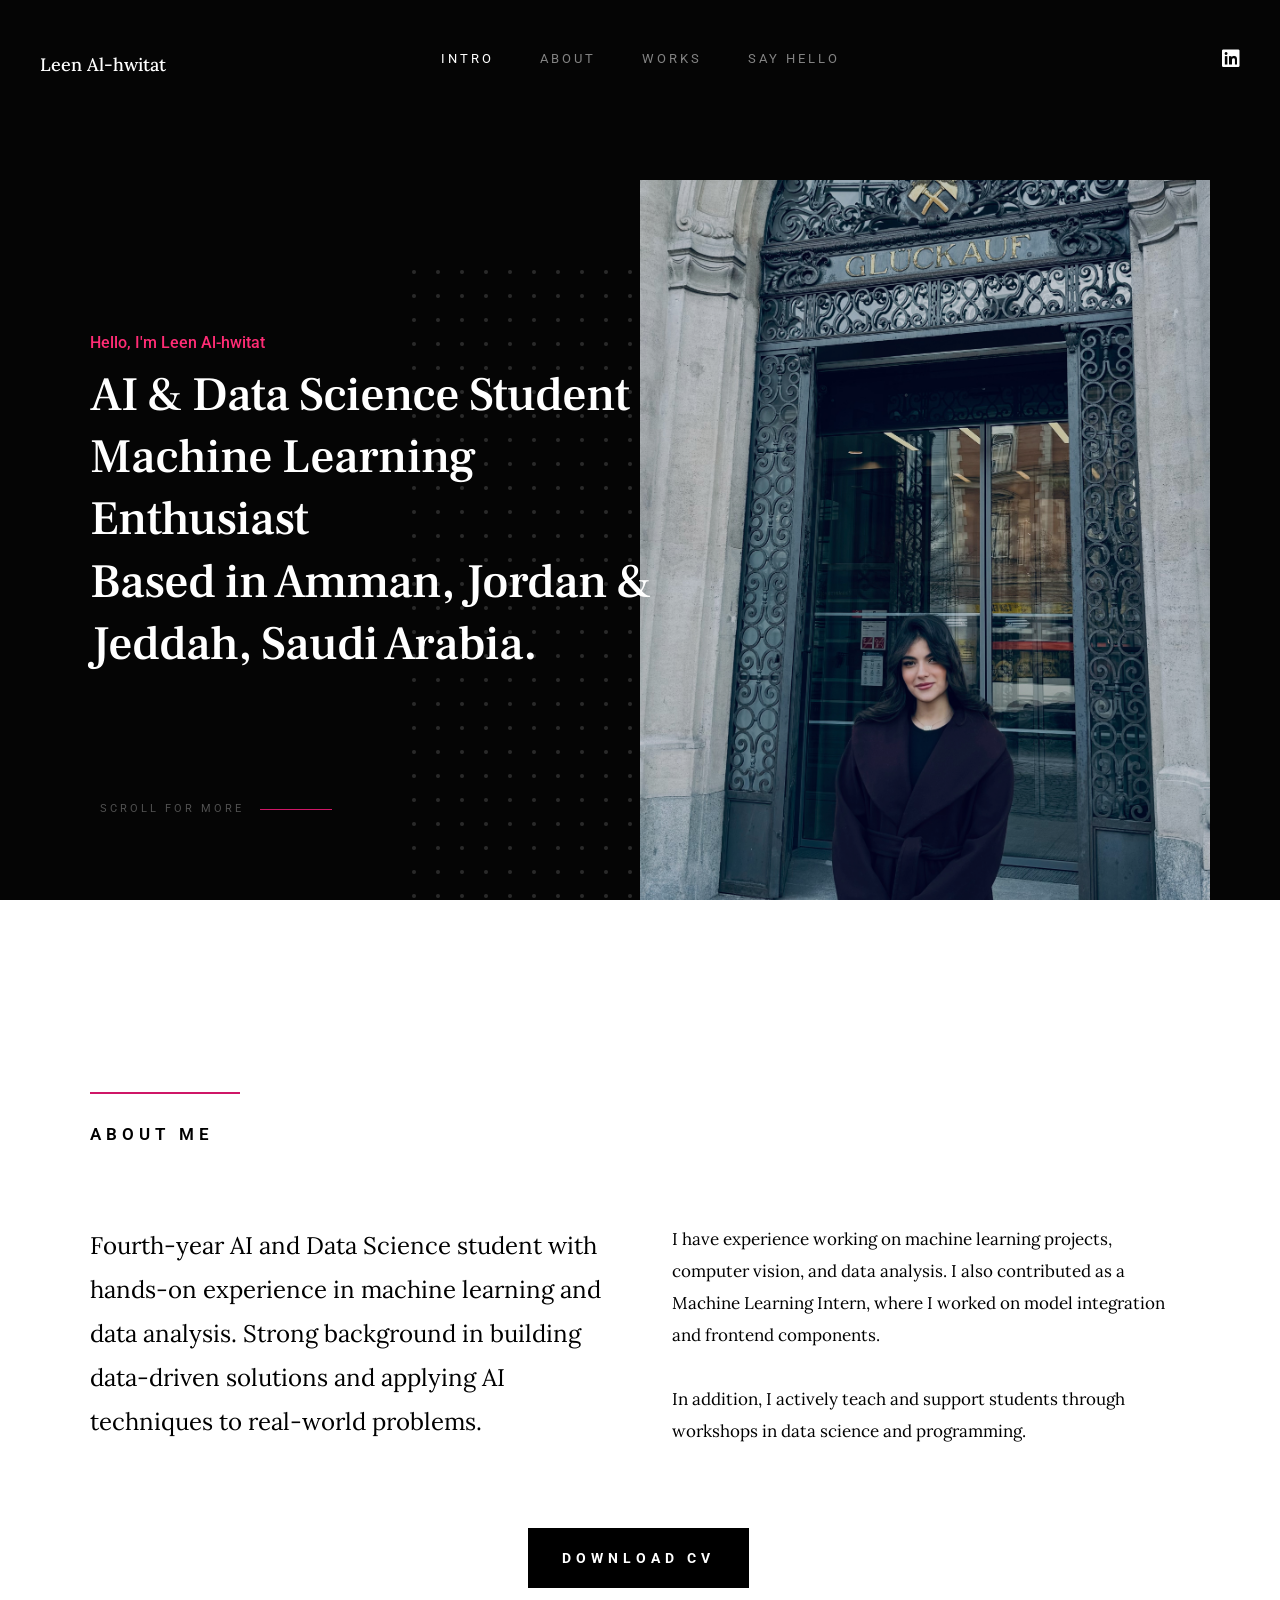
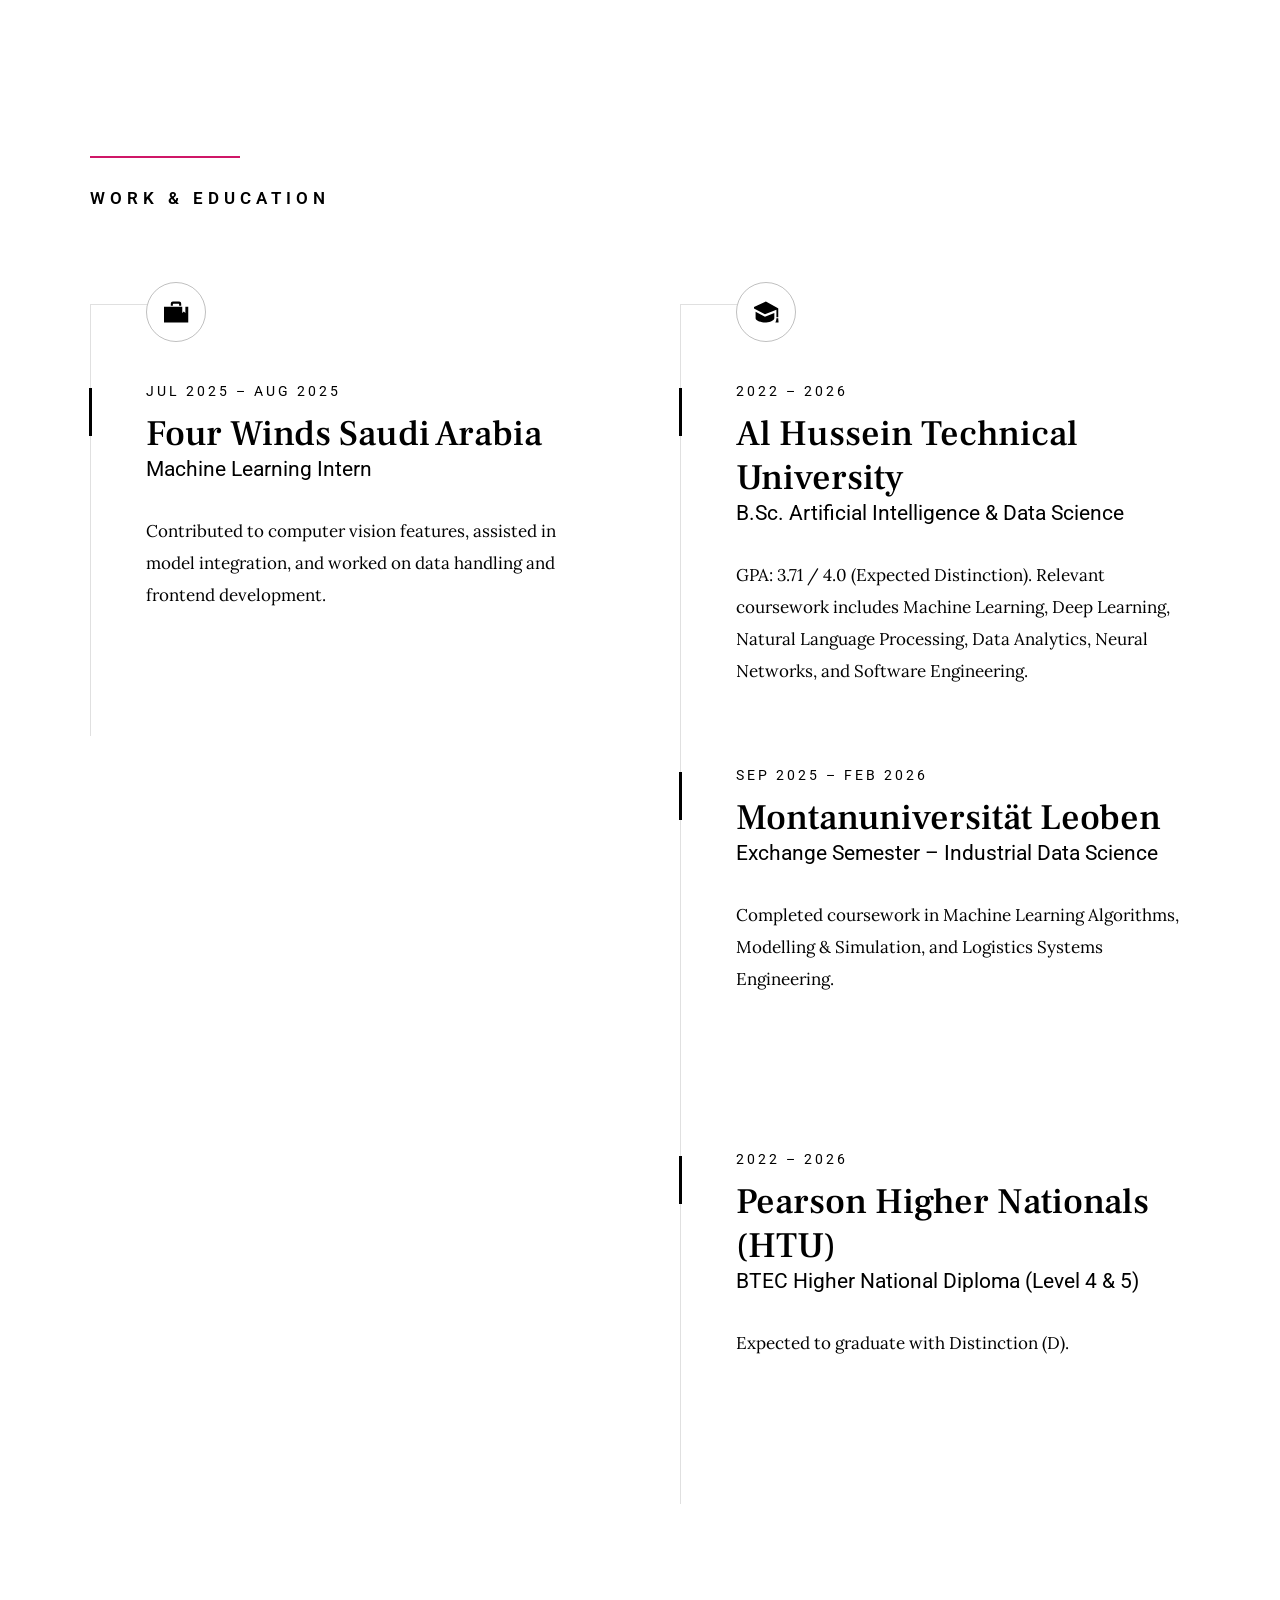
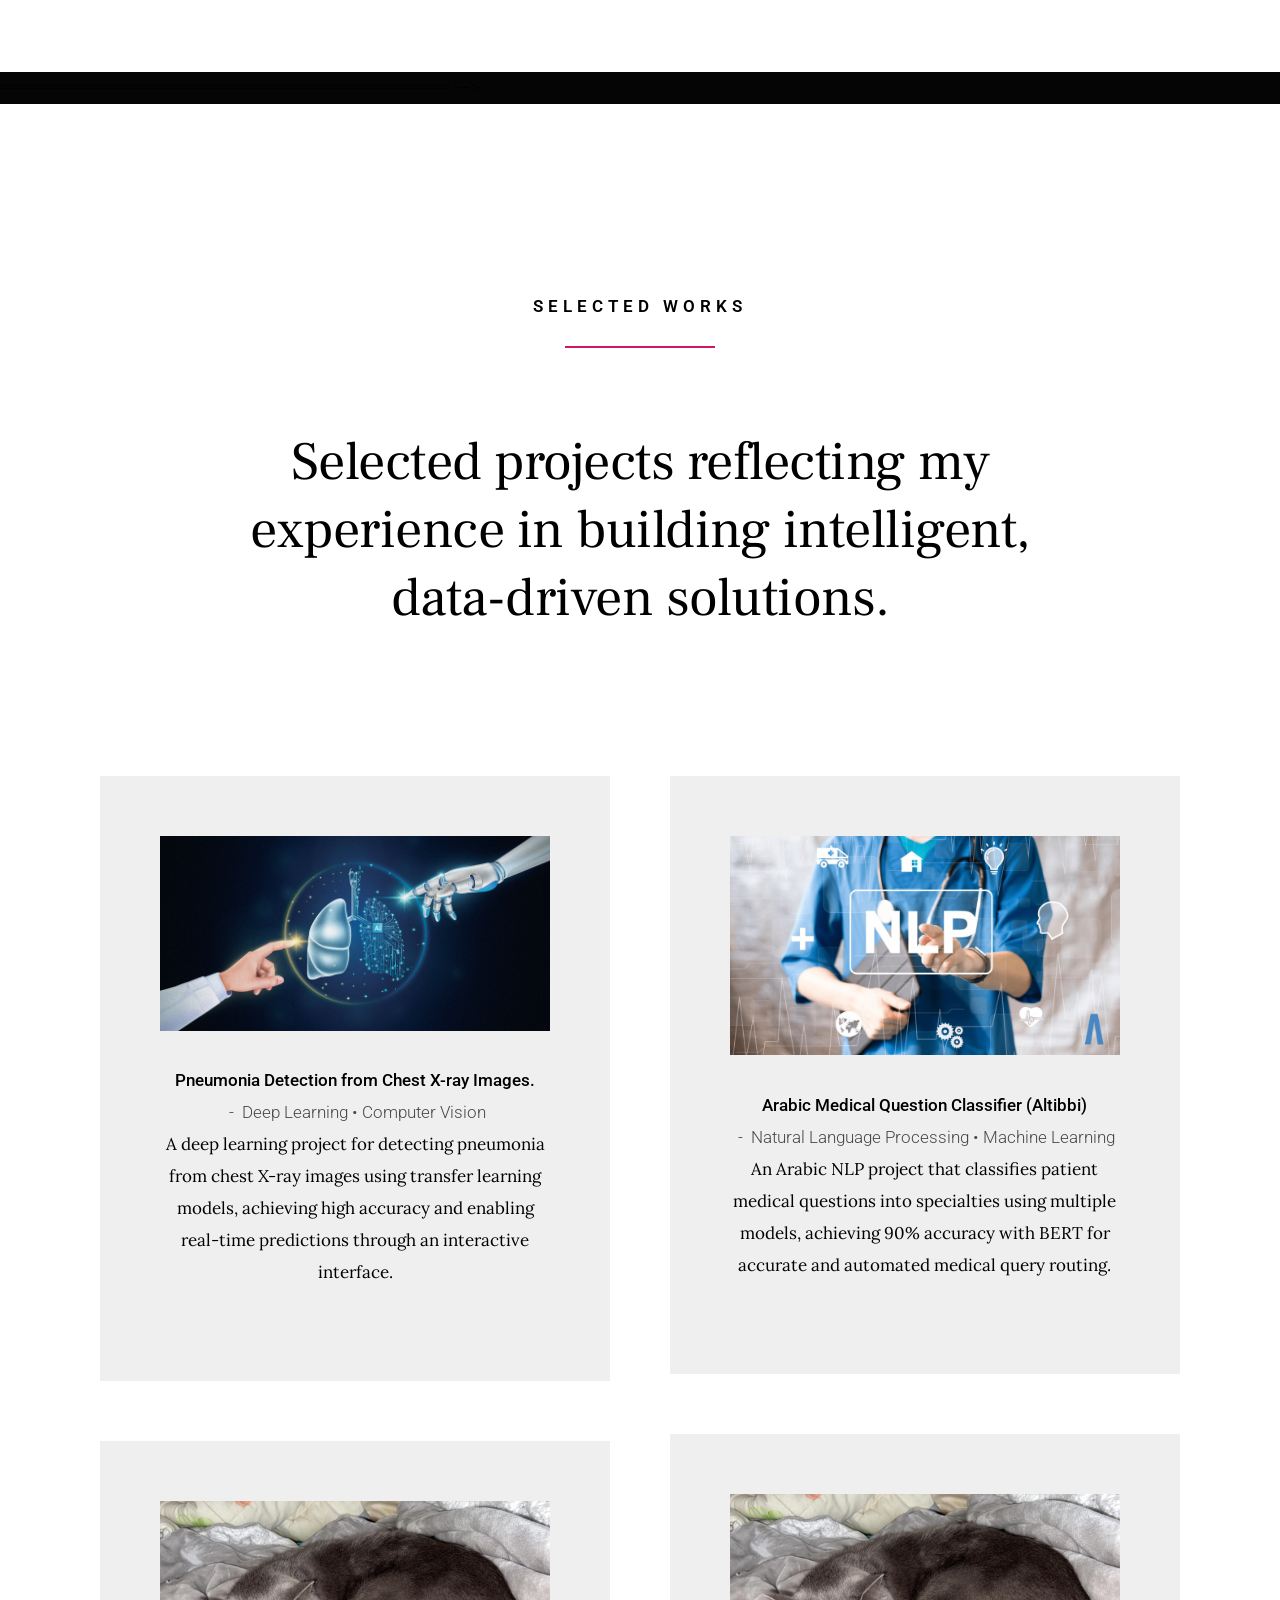
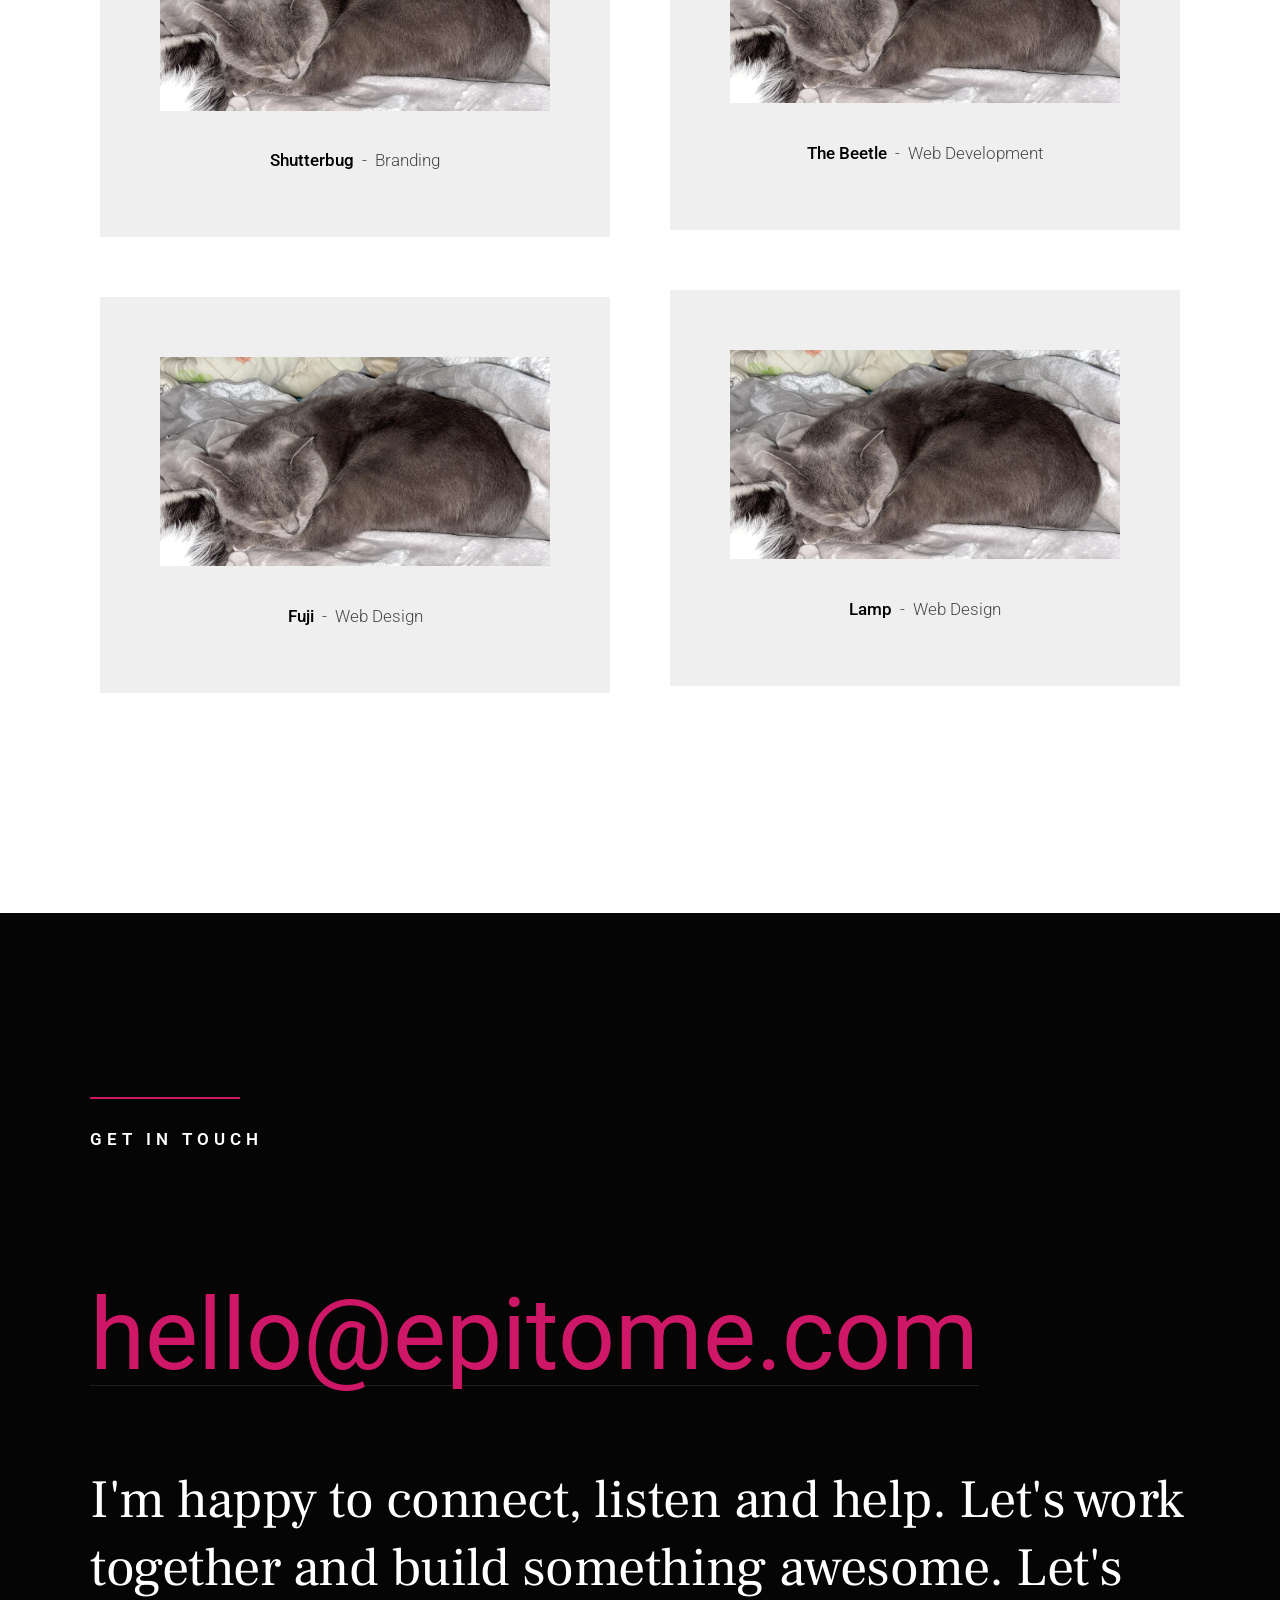
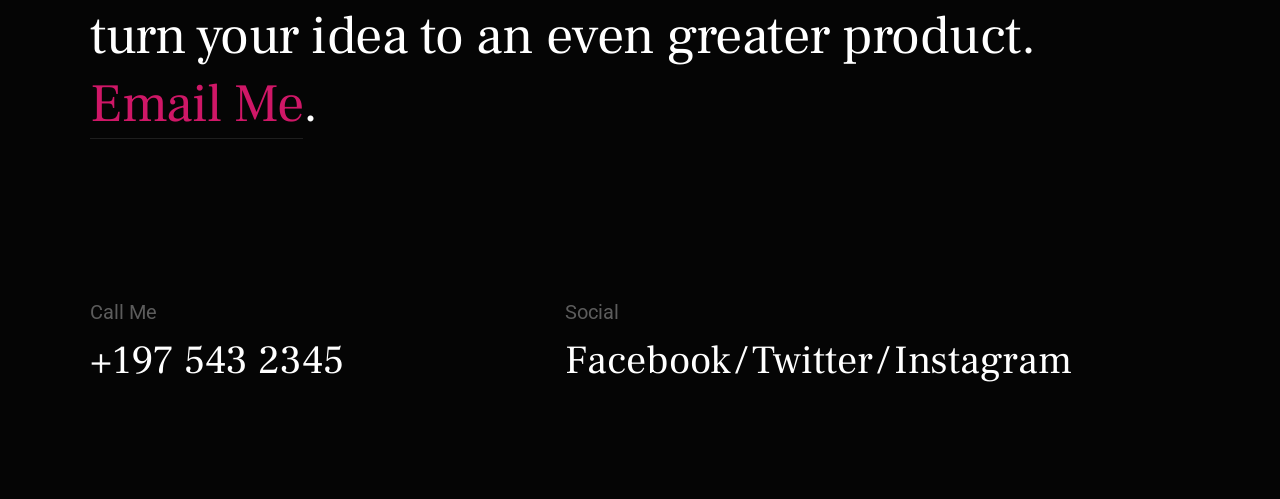
==== index.html @ 068610a9 "Update index.html" ====
<!DOCTYPE html>
<html class="no-js" lang="en">
<head>

    <!--- basic page needs
    ================================================== -->
    <meta charset="utf-8">
    <title>Portfolio</title>
    <meta name="description" content="">
    <meta name="author" content="">

    <!-- mobile specific metas
    ================================================== -->
    <meta name="viewport" content="width=device-width, initial-scale=1">

    <!-- CSS
    ================================================== -->
    <link rel="stylesheet" href="css/base.css">
    <link rel="stylesheet" href="css/vendor.css">
    <link rel="stylesheet" href="css/main.css">

    <!-- script
    ================================================== -->
    <script src="js/modernizr.js"></script>
    <script src="js/pace.min.js"></script>

    <!-- favicons
    ================================================== -->
    <link rel="apple-touch-icon" sizes="180x180" href="apple-touch-icon.png">
    <link rel="icon" type="image/png" sizes="32x32" href="favicon-32x32.png">
    <link rel="icon" type="image/png" sizes="16x16" href="favicon-16x16.png">
    <link rel="manifest" href="site.webmanifest">

</head>

<body id="top">

    <div id="preloader">
        <div id="loader"></div>
    </div>

    <!-- site header
    ================================================== -->
    <header class="s-header">

        <div class="header-logo">
            <a class="site-logo" href="index.html" style="color: white; font-size: 18px; font-weight: 500;">
                Leen Al-hwitat
            </a>
        </div>

        <nav class="header-nav-wrap">
            <ul class="header-main-nav">
                <li class="current"><a class="smoothscroll" href="#intro" title="intro">Intro</a></li>
                <li><a class="smoothscroll" href="#about" title="about">About</a></li>
                <li><a class="smoothscroll" href="#works" title="works">Works</a></li>
                <li><a class="smoothscroll" href="#contact" title="contact us">Say Hello</a></li>	
            </ul>

            <ul class="header-social" style="display:flex; align-items:center; gap:15px;">
                <li>
                    <a href="https://www.linkedin.com/in/leen-al-hwitat-414799289" target="_blank">
                        <i class="fab fa-linkedin"></i>
                    </a>
                </li>
            </ul>
        </nav>

        <a class="header-menu-toggle" href="#"><span>Menu</span></a>

    </header> <!-- end s-header -->


    <!-- intro
    ================================================== -->
    <section id="intro" class="s-intro target-section">

        <div class="row intro-content">

            <div class="column large-9 mob-full intro-text">
                <h3>Hello, I'm Leen Al-hwitat</h3>
                <h1>
                    AI & Data Science Student <br>
                    Machine Learning Enthusiast <br>
                    Based in Amman, Jordan & Jeddah, Saudi Arabia.
                </h1>
            </div>

            <div class="intro-scroll">
                <a href="#about" class="intro-scroll-link smoothscroll">
                    Scroll For More
                </a>
            </div>

            <div class="intro-grid"></div>
            <div class="intro-pic"></div>

        </div> <!-- end row -->

    </section> <!-- end intro -->


    <!-- about
    ================================================== -->
    <section id="about" class="s-about target-section">

        <div class="about-me">

            <div class="row heading-block" data-aos="fade-up">
                <div class="column large-full">
                    <h2 class="section-heading">About Me</h2>
                </div>
            </div>

            <div class="row about-me__content" data-aos="fade-up">
                <div class="column large-full about-me__text">
                    <p class="lead">
                    Fourth-year AI and Data Science student with hands-on experience in machine learning and data analysis. 
                    Strong background in building data-driven solutions and applying AI techniques to real-world problems.
                    </p>
                    
                    <p>
                    I have experience working on machine learning projects, computer vision, and data analysis. 
                    I also contributed as a Machine Learning Intern, where I worked on model integration and frontend components.
                    </p>
                    
                    <p>
                    In addition, I actively teach and support students through workshops in data science and programming.
                    </p>
                </div>
            </div>
    
            <div class="row about-me__buttons">
                <div class="column large-full" style="text-align: center;">
                    <a href="cv.pdf" class="btn btn--primary">Download CV</a>
                </div>
            </div>

        </div> <!-- end about-me -->
        <div class="about-experience">
        
            <div class="row heading-block" data-aos="fade-up">
                <div class="column large-full">
                    <h2 class="section-heading">Work & Education</h2>
                </div>
            </div>
        
            <div class="row about-experience__timeline">
        
                <!-- WORK -->
                <div class="column large-half tab-full" data-aos="fade-up">
                    <div class="timeline">
        
                        <div class="timeline__icon-wrap">
                            <span class="timeline__icon timeline__icon--work"></span>
                        </div>
        
                        <div class="timeline__block">
                            <div class="timeline__bullet"></div>
                            <div class="timeline__header">
                                <p class="timeline__timeframe">Jul 2025 – Aug 2025</p>
                                <h3 class="item-title">Four Winds Saudi Arabia</h3>
                                <h5>Machine Learning Intern</h5>
                            </div>
                            <div class="timeline__desc">
                                <p>
                                Contributed to computer vision features, assisted in model integration,
                                and worked on data handling and frontend development.
                                </p>
                            </div>
                        </div>
        
                    </div>
                </div>
        
                <!-- EDUCATION -->
                <div class="column large-half tab-full" data-aos="fade-up">
                    <div class="timeline">
        
                        <div class="timeline__icon-wrap">
                            <span class="timeline__icon timeline__icon--education"></span>
                        </div>
        
                        <!-- HTU -->
                        <div class="timeline__block">
                            <div class="timeline__bullet"></div>
                            <div class="timeline__header">
                                <p class="timeline__timeframe">2022 – 2026</p>
                                <h3 class="item-title">Al Hussein Technical University</h3>
                                <h5>B.Sc. Artificial Intelligence & Data Science</h5>
                            </div>
                            <div class="timeline__desc">
                                <p>
                                GPA: 3.71 / 4.0 (Expected Distinction). 
                                Relevant coursework includes Machine Learning, Deep Learning, Natural Language Processing,
                                Data Analytics, Neural Networks, and Software Engineering.
                                </p>
                            </div>
                        </div>
        
                        <!-- Exchange -->
                        <div class="timeline__block">
                            <div class="timeline__bullet"></div>
                            <div class="timeline__header">
                                <p class="timeline__timeframe">Sep 2025 – Feb 2026</p>
                                <h3 class="item-title">Montanuniversität Leoben</h3>
                                <h5>Exchange Semester – Industrial Data Science</h5>
                            </div>
                            <div class="timeline__desc">
                                <p>
                                Completed coursework in Machine Learning Algorithms, Modelling & Simulation,
                                and Logistics Systems Engineering.
                                </p>
                            </div>
                        </div>
        
                        <!-- Pearson -->
                        <div class="timeline__block">
                            <div class="timeline__bullet"></div>
                            <div class="timeline__header">
                                <p class="timeline__timeframe">2022 – 2026</p>
                                <h3 class="item-title">Pearson Higher Nationals (HTU)</h3>
                                <h5>BTEC Higher National Diploma (Level 4 & 5)</h5>
                            </div>
                            <div class="timeline__desc">
                                <p>
                                Expected to graduate with Distinction (D).
                                </p>
                            </div>
                        </div>
        
                    </div>
                </div>
        
            </div>
        </div>

    </section> <!-- end s-about -->


    ================================================== -->
        <!-- works
    ================================================== -->
    <section id="works" class="s-works target-section">

        <div class="row heading-block heading-block--center" data-aos="fade-up">
            <div class="column large-full">
                <h2 class="section-heading section-heading--centerbottom">Selected Works</h2>
                <p class="section-desc">
                    Selected projects reflecting my experience in building intelligent, data-driven solutions.
                </p>
            </div>
        </div> <!-- end heading-block -->

        <div class="masonry-wrap">

            <div class="masonry">
                <div class="grid-sizer"></div>
    
                <div class="masonry__brick" data-aos="fade-up">
                    <div class="item-folio">
                        <div class="item-folio__thumb">
            <a href="images/Lung-cancer.jpg" 
   class="thumb-link" 
   title="Lung cancer Project." 
   data-size="1050x700">

    <img src="images/Lung-cancer.jpg" alt="">
</a>
                            <a href="https://github.com/LEENEMAD/Pneumonia-Detection-from-Chest-X-Ray-Images-Using-Deep-Learning" class="item-folio__project-link" title="Project link" target="_blank"></a>
                        </div>
    
                        <div class="item-folio__text">
                            <h4 class="item-folio__title">
                                Pneumonia Detection from Chest X-ray Images.
                            </h4>
                            <p class="item-folio__cat">
                                Deep Learning • Computer Vision
                            </p>

                            <p class="item-folio__desc">
                                A deep learning project for detecting pneumonia from chest X-ray images using transfer learning models, achieving high accuracy and enabling real-time predictions through an interactive interface.
                            </p>
                        
                        </div>
    
                        <div class="item-folio__caption">
                            <p>Developed a CNN-based model to classify chest X-ray images as normal or pneumonia, achieving strong performance and enabling real-time predictions through a simple Gradio interface.</p>
                        </div>
                    </div>
                </div> <!-- end masonry__brick -->
    
                <div class="masonry__brick" data-aos="fade-up">
                    <div class="item-folio">
                        <div class="item-folio__thumb">
                           <a href="images/NLP-MEDICAL.png" 
   class="thumb-link" 
   title="NLP Project" 
   data-size="1050x700">

    <img src="images/NLP-MEDICAL.png" alt="">
</a>
       
                            <a href="https://github.com/LEENEMAD/altibbi-medical-question-classifier" class="item-folio__project-link" title="Project link" target="_blank"></a>
                        </div>
                        <div class="item-folio__text">
                            <h4 class="item-folio__title">
                                Arabic Medical Question Classifier (Altibbi)
                            </h4>
                            
                            <p class="item-folio__cat">
                                Natural Language Processing • Machine Learning
                            </p>
                            
                            <p class="item-folio__desc">
                                An Arabic NLP project that classifies patient medical questions into specialties using multiple models, achieving 90% accuracy with BERT for accurate and automated medical query routing.
                            </p>
                        
                        </div>
                        
                        <div class="item-folio__caption">
                            <p> Built an Arabic text classification system using NLP techniques and transformer models (BERT), achieving 90% accuracy in classifying medical queries into specialties.</p>
                        </div>
                    </div>
                </div> <!-- end masonry__brick -->

                <div class="masonry__brick" data-aos="fade-up">
                    <div class="item-folio">
                            
                        <div class="item-folio__thumb">
                              <a href="images/simba.jpg" 
   class="thumb-link" 
   title="Simba Project" 
   data-size="1050x700">

    <img src="images/simba.jpg" alt="">
</a>
       
                            <a href="https://www.behance.net/" class="item-folio__project-link" title="Project link" target="_blank"></a>
                        </div>
                        <div class="item-folio__text">
                            <h4 class="item-folio__title">
                                The Beetle
                            </h4>
                            <p class="item-folio__cat">
                                Web Development
                            </p>
                        </div>
                        <div class="item-folio__caption">
                            <p>Vero molestiae sed aut natus excepturi. Et tempora numquam. Temporibus iusto quo.Unde dolorem corrupti neque nisi.</p>
                        </div>
                    </div>
                </div> <!-- end masonry__brick -->

                <div class="masonry__brick" data-aos="fade-up">
                    <div class="item-folio">
                        <div class="item-folio__thumb">
                             <a href="images/simba.jpg" 
   class="thumb-link" 
   title="Simba Project" 
   data-size="1050x700">

    <img src="images/simba.jpg" alt="">
</a>
       
                            <a href="https://www.behance.net/" class="item-folio__project-link" title="Project link" target="_blank"></a>
                        </div>
                        <div class="item-folio__text">
                            <h4 class="item-folio__title">
                                Shutterbug
                            </h4>
                            <p class="item-folio__cat">
                                Branding
                            </p>
                        </div>
                        <div class="item-folio__caption">
                            <p>Vero molestiae sed aut natus excepturi. Et tempora numquam. Temporibus iusto quo.Unde dolorem corrupti neque nisi.</p>
                        </div>
                    </div>
                </div> <!-- end masonry__brick -->

                <div class="masonry__brick" data-aos="fade-up">
                    <div class="item-folio">
                            
                        <div class="item-folio__thumb">
                              <a href="images/simba.jpg" 
   class="thumb-link" 
   title="Simba Project" 
   data-size="1050x700">

    <img src="images/simba.jpg" alt="">
</a>
       
                            <a href="https://www.behance.net/" class="item-folio__project-link" title="Project link" target="_blank"></a>
                        </div>
                        <div class="item-folio__text">
                            <h4 class="item-folio__title">
                                Lamp
                            </h4>
                            <p class="item-folio__cat">
                                Web Design
                            </p>
                        </div>
                        <div class="item-folio__caption">
                            <p>Vero molestiae sed aut natus excepturi. Et tempora numquam. Temporibus iusto quo.Unde dolorem corrupti neque nisi.</p>
                        </div>
                    </div>
                </div> <!-- end masonry__brick -->
        
                <div class="masonry__brick" data-aos="fade-up">
                    <div class="item-folio">
                            
                        <div class="item-folio__thumb">
                            <a href="images/simba.jpg" 
   class="thumb-link" 
   title="Simba Project" 
   data-size="1050x700">

    <img src="images/simba.jpg" alt="">
</a>
       
                            <a href="https://www.behance.net/" class="item-folio__project-link" title="Project link" target="_blank"></a>
                        </div>
                        <div class="item-folio__text">
                            <h4 class="item-folio__title">
                                Fuji
                            </h4>
                            <p class="item-folio__cat">
                                Web Design
                            </p>
                        </div>
                        <div class="item-folio__caption">
                            <p>Vero molestiae sed aut natus excepturi. Et tempora numquam. Temporibus iusto quo.Unde dolorem corrupti neque nisi.</p>
                        </div>
                    </div>
                </div> <!-- end masonry__brick -->

            </div> <!-- end masonry -->

        </div> <!-- end masonry-wrap -->

    </section> <!-- end s-work -->


    <!-- contact
    ================================================== -->
    <section id="contact" class="s-contact ss-dark target-section">

        <div class="row heading-block" data-aos="fade-up">
            <div class="column large-full">
                <h2 class="section-heading">Get In Touch</h2>
            </div>
        </div>

        <div class="row contact-main" data-aos="fade-up">
            <div class="column large-full">
                <p class="contact-email">
                    <a href="mailto:#0">hello@epitome.com</a>
                </p>

                <p class="section-desc">
                I'm happy to connect, listen and help. Let's work together and build
                something awesome. Let's turn your idea to an even greater product.
                <a href="mailto:#0">Email Me</a>.
                </p>
            </div>
        </div>

        <div class="row contact-infos" data-aos="fade-up" data-aos-anchor=".contact-main">

            <div class="column large-5 medium-full contact-phone">
                <h4>Call Me</h4>
                <a href="tel:197-543-2345">+197 543 2345</a>
            </div>

            <div class="column large-7 medium-full contact-social">
                <h4>Social</h4>
                <ul>
                    <li><a href="#0" title="Facebook">Facebook</a></li>
                    <li><a href="#0" title="Twitter">Twitter</a></li>
                    <li><a href="#0" title="Instagram">Instagram</a></li>
                </ul>
            </div>

        </div> <!-- end contact-infos -->

    </section> <!-- end s-contact -->
    
    <!-- photoswipe background
    ================================================== -->
    <div aria-hidden="true" class="pswp" role="dialog" tabindex="-1">

        <div class="pswp__bg"></div>
        <div class="pswp__scroll-wrap">

            <div class="pswp__container">
                <div class="pswp__item"></div>
                <div class="pswp__item"></div>
                <div class="pswp__item"></div>
            </div>

            <div class="pswp__ui pswp__ui--hidden">
                <div class="pswp__top-bar">
                    <div class="pswp__counter"></div><button class="pswp__button pswp__button--close" title="Close (Esc)"></button> <button class="pswp__button pswp__button--share" title=
                    "Share"></button> <button class="pswp__button pswp__button--fs" title="Toggle fullscreen"></button> <button class="pswp__button pswp__button--zoom" title=
                    "Zoom in/out"></button>
                    <div class="pswp__preloader">
                        <div class="pswp__preloader__icn">
                            <div class="pswp__preloader__cut">
                                <div class="pswp__preloader__donut"></div>
                            </div>
                        </div>
                    </div>
                </div>
                <div class="pswp__share-modal pswp__share-modal--hidden pswp__single-tap">
                    <div class="pswp__share-tooltip"></div>
                </div><button class="pswp__button pswp__button--arrow--left" title="Previous (arrow left)"></button> <button class="pswp__button pswp__button--arrow--right" title=
                "Next (arrow right)"></button>
                <div class="pswp__caption">
                    <div class="pswp__caption__center"></div>
                </div>
            </div>

        </div>

    </div><!-- end photoSwipe background -->


    <!-- Java Script
    ================================================== -->
    <script src="js/jquery-3.2.1.min.js"></script>
    <script src="js/plugins.js"></script>
    <script src="js/main.js"></script>

</body>
---- css/base.css ----
/* =================================================================== 
 *
 *  Epitome Base Stylesheet
 *  Template Ver. 1.0.0
 *  04-22-2019
 *  ------------------------------------------------------------------
 *
 *  TOC:
 *  # imports
 *  # normalize
 *  # basic/base setup styles
 *	# grid v2 
 *		## medium screen devices
 *		## tablets
 *		## mobile devices
 *		## small mobile devices <= 400px	
 *	# block grids
 *		## block grids - medium screen devices
 *		## block grids - tablets
 *		## block grids - mobile devices
 *		## block grids - small mobile devices <= 400px
 *	# MISC
 *
 * =================================================================== */


/* ===================================================================
 * # imports 
 *
 * ------------------------------------------------------------------- */
@import url("https://fonts.googleapis.com/css?family=Frank+Ruhl+Libre:400,500|Lora:400,400i,700,700i|Roboto:300,400,500,600,700");
@import url("font-awesome/css/fontawesome-all.css");


/* ==========================================================================
 * # normalize
 * normalize.css v8.0.1 | MIT License |
 * github.com/necolas/normalize.css
 *
 * -------------------------------------------------------------------------- */

/* ------------------------------------------------------------------- 
 * ## document
 * ------------------------------------------------------------------- */

/* 1. Correct the line height in all browsers.
 * 2. Prevent adjustments of font size after orientation changes in iOS.*/
html {
	line-height: 1.15;  /* 1 */
	-webkit-text-size-adjust: 100%;  /* 2 */
}

/* ------------------------------------------------------------------- 
 * ## sections
 * ------------------------------------------------------------------- */

/* Remove the margin in all browsers. */
body {
	margin: 0;
}

/* Render the `main` element consistently in IE. */
main {
	display: block;
}

/* Correct the font size and margin on `h1` elements within `section` and
 * `article` contexts in Chrome, Firefox, and Safari. */
h1 {
	font-size: 2em;
	margin: 0.67em 0;
}

/* ------------------------------------------------------------------- 
 * ## grouping
 * ------------------------------------------------------------------- */

/* 1. Add the correct box sizing in Firefox.
 * 2. Show the overflow in Edge and IE. */
hr {
	box-sizing: content-box;  /* 1 */
	height: 0;  /* 1 */
	overflow: visible;  /* 2 */
}

/* 1. Correct the inheritance and scaling of font size in all browsers.
 * 2. Correct the odd `em` font sizing in all browsers. */
pre {
	font-family: monospace, monospace;  /* 1 */
	font-size: 1em;  /* 2 */
}

/* ------------------------------------------------------------------- 
 * ## text-level semantics
 * ------------------------------------------------------------------- */

/* Remove the gray background on active links in IE 10. */
a {
	background-color: transparent;
}

/* 1. Remove the bottom border in Chrome 57-
 * 2. Add the correct text decoration in Chrome, Edge, IE, Opera, and Safari. */
abbr[title] {
	border-bottom: none;  /* 1 */
	text-decoration: underline;  /* 2 */
	text-decoration: underline dotted;  /* 2 */
}

/* Add the correct font weight in Chrome, Edge, and Safari. */
b,
strong {
	font-weight: bolder;
}

/* 1. Correct the inheritance and scaling of font size in all browsers.
 * 2. Correct the odd `em` font sizing in all browsers. */
code,
kbd,
samp {
	font-family: monospace, monospace;  /* 1 */
	font-size: 1em;  /* 2 */
}

/* Add the correct font size in all browsers. */
small {
	font-size: 80%;
}

/* Prevent `sub` and `sup` elements from affecting the line height in
 * all browsers. */
sub,
sup {
	font-size: 75%;
	line-height: 0;
	position: relative;
	vertical-align: baseline;
}

sub {
	bottom: -0.25em;
}

sup {
	top: -0.5em;
}

/* ------------------------------------------------------------------- 
 * ## embedded content
 * ------------------------------------------------------------------- */

/* Remove the border on images inside links in IE 10. */
img {
	border-style: none;
}

/* ------------------------------------------------------------------- 
 * ## forms
 * ------------------------------------------------------------------- */

/* 1. Change the font styles in all browsers.
 * 2. Remove the margin in Firefox and Safari. */
button,
input,
optgroup,
select,
textarea {
	font-family: inherit;  /* 1 */
	font-size: 100%;  /* 1 */
	line-height: 1.15;  /* 1 */
	margin: 0;  /* 2 */
}

/* Show the overflow in IE.
 * 1. Show the overflow in Edge. */
button,
input {

	/* 1 */
	overflow: visible;
}

/* Remove the inheritance of text transform in Edge, Firefox, and IE.
 * 1. Remove the inheritance of text transform in Firefox. */
button,
select {

	/* 1 */
	text-transform: none;
}

/* Correct the inability to style clickable types in iOS and Safari. */
button,
[type="button"],
[type="reset"],
[type="submit"] {
	-webkit-appearance: button;
}

/* Remove the inner border and padding in Firefox. */
button::-moz-focus-inner,
[type="button"]::-moz-focus-inner,
[type="reset"]::-moz-focus-inner,
[type="submit"]::-moz-focus-inner {
	border-style: none;
	padding: 0;
}

/* Restore the focus styles unset by the previous rule. */
button:-moz-focusring,
[type="button"]:-moz-focusring,
[type="reset"]:-moz-focusring,
[type="submit"]:-moz-focusring {
	outline: 1px dotted ButtonText;
}

/* Correct the padding in Firefox. */
fieldset {
	padding: 0.35em 0.75em 0.625em;
}

/* 1. Correct the text wrapping in Edge and IE.
 * 2. Correct the color inheritance from `fieldset` elements in IE.
 * 3. Remove the padding so developers are not caught out when they zero out
 *    `fieldset` elements in all browsers. */
legend {
	box-sizing: border-box;  /* 1 */
	color: inherit;  /* 2 */
	display: table;  /* 1 */
	max-width: 100%;  /* 1 */
	padding: 0;  /* 3 */
	white-space: normal;  /* 1 */
}

/* Add the correct vertical alignment in Chrome, Firefox, and Opera. */
progress {
	vertical-align: baseline;
}

/* Remove the default vertical scrollbar in IE 10+. */
textarea {
	overflow: auto;
}

/* 1. Add the correct box sizing in IE 10.
 * 2. Remove the padding in IE 10. */
[type="checkbox"],
[type="radio"] {
	box-sizing: border-box;  /* 1 */
	padding: 0;  /* 2 */
}

/* Correct the cursor style of increment and decrement buttons in Chrome. */
[type="number"]::-webkit-inner-spin-button,
[type="number"]::-webkit-outer-spin-button {
	height: auto;
}

/* 1. Correct the odd appearance in Chrome and Safari.
 * 2. Correct the outline style in Safari. */
[type="search"] {
	-webkit-appearance: textfield;  /* 1 */
	outline-offset: -2px;  /* 2 */
}

/* Remove the inner padding in Chrome and Safari on macOS. */
[type="search"]::-webkit-search-decoration {
	-webkit-appearance: none;
}

/* 1. Correct the inability to style clickable types in iOS and Safari.
 * 2. Change font properties to `inherit` in Safari. */
::-webkit-file-upload-button {
	-webkit-appearance: button;  /* 1 */
	font: inherit;  /* 2 */
}

/* ------------------------------------------------------------------- 
 * ## interactive
 * ------------------------------------------------------------------- */

/* Add the correct display in Edge, IE 10+, and Firefox. */
details {
	display: block;
}

/* Add the correct display in all browsers. */
summary {
	display: list-item;
}

/* ------------------------------------------------------------------- 
 * ## misc
 * ------------------------------------------------------------------- */

/* Add the correct display in IE 10+. */
template {
	display: none;
}

/* Add the correct display in IE 10. */
[hidden] {
	display: none;
}



/* ===================================================================
 * # basic/base setup styles
 *
 * ------------------------------------------------------------------- */
html {
	font-size: 62.5%;
	box-sizing: border-box;
}

*,
*::before,
*::after {
	box-sizing: inherit;
}

body {
	font-weight: normal;
	line-height: 1;
	word-wrap: break-word;
	-moz-font-smoothing: grayscale;
	-moz-osx-font-smoothing: grayscale;
	-webkit-font-smoothing: antialiased;
	-webkit-overflow-scrolling: touch;
	-webkit-text-size-adjust: none;
}

/* ------------------------------------------------------------------- 
 * ## Media
 * ------------------------------------------------------------------- */
svg,
img,
video
embed,
iframe,
object {
	max-width: 100%;
	height: auto;
}

/* ------------------------------------------------------------------- 
 * ## Typography resets 
 * ------------------------------------------------------------------- */
div, dl, dt, dd, ul, ol, li, h1, h2, h3, h4, h5, h6, pre, form, p, blockquote, th, td {
	margin: 0;
	padding: 0;
}

p {
	font-size: inherit;
	text-rendering: optimizeLegibility;
}

em,
i {
	font-style: italic;
	line-height: inherit;
}

strong,
b {
	font-weight: bold;
	line-height: inherit;
}

small {
	font-size: 60%;
	line-height: inherit;
}

ol,
ul {
	list-style: none;
}

li {
	display: block;
}

/* ------------------------------------------------------------------- 
 * ## links
 * ------------------------------------------------------------------- */
a {
	text-decoration: none;
	line-height: inherit;
}

a img {
	border: none;
}

/* ------------------------------------------------------------------- 
 * ## inputs
 * ------------------------------------------------------------------- */
fieldset {
	margin: 0;
	padding: 0;
}

input[type="email"],
input[type="number"],
input[type="search"],
input[type="text"],
input[type="tel"],
input[type="url"],
input[type="password"],
textarea {
	-webkit-appearance: none;
	-moz-appearance: none;
	appearance: none;
}



/* ===================================================================
 * # grid v2.0.0 
 *
 *   -----------------------------------------------------------------
 * - Grid breakpoints are based on MAXIMUM WIDTH media queries, 
 *   meaning they apply to that one breakpoint and ALL THOSE BELOW IT.
 * - Grid columns without a specified width will automatically layout 
 *   as equal width columns.
 * ------------------------------------------------------------------- */

/* rows
 * ------------------------------------- */
.row {
	width: 89%;
	max-width: 1200px;
	margin: 0 auto;
	display: -ms-flexbox;
	display: -webkit-flex;
	display: flex;
	-webkit-flex-flow: row wrap;
	-ms-flex-flow: row wrap;
	flex-flow: row wrap;
}

.row .row {
	width: auto;
	max-width: none;
	margin-left: -20px;
	margin-right: -20px;
}

/* columns
 * -------------------------------------- */
.column {
	-webkit-flex: 1 1 0%;
	-ms-flex: 1 1 0%;
	flex: 1 1 0%;
	padding: 0 20px;
}

.collapse > .column,
.column.collapse {
	padding: 0;
}

/* flex row containers utility classes
 * ----------------------------------------- */
.row.row-wrap {
	-webkit-flex-wrap: wrap;
	-ms-flex-wrap: wrap;
	flex-wrap: wrap;
}

.row.row-nowrap {
	-webkit-flex-wrap: nowrap;
	-ms-flex-wrap: none;
	flex-wrap: nowrap;
}

.row.row-top {
	-webkit-align-items: flex-start;
	-ms-flex-align: start;
	align-items: flex-start;
}

.row.row-bottom {
	-webkit-align-items: flex-end;
	-ms-flex-align: end;
	align-items: flex-end;
}

.row.row-center {
	-webkit-align-items: center;
	-ms-flex-align: center;
	align-items: center;
}

.row.row-stretch {
	-webkit-align-items: stretch;
	-ms-flex-align: stretch;
	align-items: stretch;
}

.row.row-baseline {
	-webkit-align-items: baseline;
	-ms-flex-align: baseline;
	align-items: baseline;
}

/* flex item utility alignment classes
 * ----------------------------------------- */
.align-center {
	margin: auto;
	-webkit-align-self: center;
	-ms-flex-item-align: center;
	align-self: center;
}

.align-left {
	margin-right: auto;
	-webkit-align-self: center;
	-ms-flex-item-align: center;
	align-self: center;
}

.align-right {
	margin-left: auto;
	-webkit-align-self: center;
	-ms-flex-item-align: center;
	align-self: center;
}

.align-x-center {
	margin-right: auto;
	margin-left: auto;
}

.align-x-left {
	margin-right: auto;
}

.align-x-right {
	margin-left: auto;
}

.align-y-center {
	-webkit-align-self: center;
	-ms-flex-item-align: center;
	align-self: center;
}

.align-y-top {
	-webkit-align-self: flex-start;
	-ms-flex-item-align: start;
	align-self: flex-start;
}

.align-y-bottom {
	-webkit-align-self: flex-end;
	-ms-flex-item-align: end;
	align-self: flex-end;
}

/* large screen column widths 
 * -------------------------------------- */
.large-1 {
	-webkit-flex: 0 0 8.33333%;
	-ms-flex: 0 0 8.33333%;
	flex: 0 0 8.33333%;
	max-width: 8.33333%;
}

.large-2 {
	-webkit-flex: 0 0 16.66667%;
	-ms-flex: 0 0 16.66667%;
	flex: 0 0 16.66667%;
	max-width: 16.66667%;
}

.large-3 {
	-webkit-flex: 0 0 25%;
	-ms-flex: 0 0 25%;
	flex: 0 0 25%;
	max-width: 25%;
}

.large-4 {
	-webkit-flex: 0 0 33.33333%;
	-ms-flex: 0 0 33.33333%;
	flex: 0 0 33.33333%;
	max-width: 33.33333%;
}

.large-5 {
	-webkit-flex: 0 0 41.66667%;
	-ms-flex: 0 0 41.66667%;
	flex: 0 0 41.66667%;
	max-width: 41.66667%;
}

.large-6,
.large-half {
	-webkit-flex: 0 0 50%;
	-ms-flex: 0 0 50%;
	flex: 0 0 50%;
	max-width: 50%;
}

.large-7 {
	-webkit-flex: 0 0 58.33333%;
	-ms-flex: 0 0 58.33333%;
	flex: 0 0 58.33333%;
	max-width: 58.33333%;
}

.large-8 {
	-webkit-flex: 0 0 66.66667%;
	-ms-flex: 0 0 66.66667%;
	flex: 0 0 66.66667%;
	max-width: 66.66667%;
}

.large-9 {
	-webkit-flex: 0 0 75%;
	-ms-flex: 0 0 75%;
	flex: 0 0 75%;
	max-width: 75%;
}

.large-10 {
	-webkit-flex: 0 0 83.33333%;
	-ms-flex: 0 0 83.33333%;
	flex: 0 0 83.33333%;
	max-width: 83.33333%;
}

.large-11 {
	-webkit-flex: 0 0 91.66667%;
	-ms-flex: 0 0 91.66667%;
	flex: 0 0 91.66667%;
	max-width: 91.66667%;
}

.large-12,
.large-full {
	-webkit-flex: 0 0 100%;
	-ms-flex: 0 0 100%;
	flex: 0 0 100%;
	max-width: 100%;
}

/* ------------------------------------------------------------------- 
 * ## medium screen devices
 * ------------------------------------------------------------------- */
@media screen and (max-width:1200px) {
	.row .row {
		margin-left: -16px;
		margin-right: -16px;
	}

	.column {
		padding: 0 16px;
	}

	.medium-1 {
		-webkit-flex: 0 0 8.33333%;
		-ms-flex: 0 0 8.33333%;
		flex: 0 0 8.33333%;
		max-width: 8.33333%;
	}

	.medium-2 {
		-webkit-flex: 0 0 16.66667%;
		-ms-flex: 0 0 16.66667%;
		flex: 0 0 16.66667%;
		max-width: 16.66667%;
	}

	.medium-3 {
		-webkit-flex: 0 0 25%;
		-ms-flex: 0 0 25%;
		flex: 0 0 25%;
		max-width: 25%;
	}

	.medium-4 {
		-webkit-flex: 0 0 33.33333%;
		-ms-flex: 0 0 33.33333%;
		flex: 0 0 33.33333%;
		max-width: 33.33333%;
	}

	.medium-5 {
		-webkit-flex: 0 0 41.66667%;
		-ms-flex: 0 0 41.66667%;
		flex: 0 0 41.66667%;
		max-width: 41.66667%;
	}

	.medium-6,
	.medium-half {
		-webkit-flex: 0 0 50%;
		-ms-flex: 0 0 50%;
		flex: 0 0 50%;
		max-width: 50%;
	}

	.medium-7 {
		-webkit-flex: 0 0 58.33333%;
		-ms-flex: 0 0 58.33333%;
		flex: 0 0 58.33333%;
		max-width: 58.33333%;
	}

	.medium-8 {
		-webkit-flex: 0 0 66.66667%;
		-ms-flex: 0 0 66.66667%;
		flex: 0 0 66.66667%;
		max-width: 66.66667%;
	}

	.medium-9 {
		-webkit-flex: 0 0 75%;
		-ms-flex: 0 0 75%;
		flex: 0 0 75%;
		max-width: 75%;
	}

	.medium-10 {
		-webkit-flex: 0 0 83.33333%;
		-ms-flex: 0 0 83.33333%;
		flex: 0 0 83.33333%;
		max-width: 83.33333%;
	}

	.medium-11 {
		-webkit-flex: 0 0 91.66667%;
		-ms-flex: 0 0 91.66667%;
		flex: 0 0 91.66667%;
		max-width: 91.66667%;
	}

	.medium-12,
	.medium-full {
		-webkit-flex: 0 0 100%;
		-ms-flex: 0 0 100%;
		flex: 0 0 100%;
		max-width: 100%;
	}

}

/* ------------------------------------------------------------------- 
 * ## tablets
 * ------------------------------------------------------------------- */
@media screen and (max-width:800px) {
	.tab-1 {
		-webkit-flex: 0 0 8.33333%;
		-ms-flex: 0 0 8.33333%;
		flex: 0 0 8.33333%;
		max-width: 8.33333%;
	}

	.tab-2 {
		-webkit-flex: 0 0 16.66667%;
		-ms-flex: 0 0 16.66667%;
		flex: 0 0 16.66667%;
		max-width: 16.66667%;
	}

	.tab-3 {
		-webkit-flex: 0 0 25%;
		-ms-flex: 0 0 25%;
		flex: 0 0 25%;
		max-width: 25%;
	}

	.tab-4 {
		-webkit-flex: 0 0 33.33333%;
		-ms-flex: 0 0 33.33333%;
		flex: 0 0 33.33333%;
		max-width: 33.33333%;
	}

	.tab-5 {
		-webkit-flex: 0 0 41.66667%;
		-ms-flex: 0 0 41.66667%;
		flex: 0 0 41.66667%;
		max-width: 41.66667%;
	}

	.tab-6,
	.tab-half {
		-webkit-flex: 0 0 50%;
		-ms-flex: 0 0 50%;
		flex: 0 0 50%;
		max-width: 50%;
	}

	.tab-7 {
		-webkit-flex: 0 0 58.33333%;
		-ms-flex: 0 0 58.33333%;
		flex: 0 0 58.33333%;
		max-width: 58.33333%;
	}

	.tab-8 {
		-webkit-flex: 0 0 66.66667%;
		-ms-flex: 0 0 66.66667%;
		flex: 0 0 66.66667%;
		max-width: 66.66667%;
	}

	.tab-9 {
		-webkit-flex: 0 0 75%;
		-ms-flex: 0 0 75%;
		flex: 0 0 75%;
		max-width: 75%;
	}

	.tab-10 {
		-webkit-flex: 0 0 83.33333%;
		-ms-flex: 0 0 83.33333%;
		flex: 0 0 83.33333%;
		max-width: 83.33333%;
	}

	.tab-11 {
		-webkit-flex: 0 0 91.66667%;
		-ms-flex: 0 0 91.66667%;
		flex: 0 0 91.66667%;
		max-width: 91.66667%;
	}

	.tab-12,
	.tab-full {
		-webkit-flex: 0 0 100%;
		-ms-flex: 0 0 100%;
		flex: 0 0 100%;
		max-width: 100%;
	}

	.hide-on-tablet {
		display: none;
	}

}

/* ------------------------------------------------------------------- 
 * ## mobile devices 
 * ------------------------------------------------------------------- */
@media screen and (max-width:600px) {
	.row {
		width: auto;
		padding-left: 25px;
		padding-right: 25px;
	}

	.row .row {
		margin-left: -10px;
		margin-right: -10px;
		padding-left: 0;
		padding-right: 0;
	}

	.column {
		padding: 0 10px;
	}

	.mob-1 {
		-webkit-flex: 0 0 8.33333%;
		-ms-flex: 0 0 8.33333%;
		flex: 0 0 8.33333%;
		max-width: 8.33333%;
	}

	.mob-2 {
		-webkit-flex: 0 0 16.66667%;
		-ms-flex: 0 0 16.66667%;
		flex: 0 0 16.66667%;
		max-width: 16.66667%;
	}

	.mob-3 {
		-webkit-flex: 0 0 25%;
		-ms-flex: 0 0 25%;
		flex: 0 0 25%;
		max-width: 25%;
	}

	.mob-4 {
		-webkit-flex: 0 0 33.33333%;
		-ms-flex: 0 0 33.33333%;
		flex: 0 0 33.33333%;
		max-width: 33.33333%;
	}

	.mob-5 {
		-webkit-flex: 0 0 41.66667%;
		-ms-flex: 0 0 41.66667%;
		flex: 0 0 41.66667%;
		max-width: 41.66667%;
	}

	.mob-6,
	.mob-half {
		-webkit-flex: 0 0 50%;
		-ms-flex: 0 0 50%;
		flex: 0 0 50%;
		max-width: 50%;
	}

	.mob-7 {
		-webkit-flex: 0 0 58.33333%;
		-ms-flex: 0 0 58.33333%;
		flex: 0 0 58.33333%;
		max-width: 58.33333%;
	}

	.mob-8 {
		-webkit-flex: 0 0 66.66667%;
		-ms-flex: 0 0 66.66667%;
		flex: 0 0 66.66667%;
		max-width: 66.66667%;
	}

	.mob-9 {
		-webkit-flex: 0 0 75%;
		-ms-flex: 0 0 75%;
		flex: 0 0 75%;
		max-width: 75%;
	}

	.mob-10 {
		-webkit-flex: 0 0 83.33333%;
		-ms-flex: 0 0 83.33333%;
		flex: 0 0 83.33333%;
		max-width: 83.33333%;
	}

	.mob-11 {
		-webkit-flex: 0 0 91.66667%;
		-ms-flex: 0 0 91.66667%;
		flex: 0 0 91.66667%;
		max-width: 91.66667%;
	}

	.mob-12,
	.mob-full {
		-webkit-flex: 0 0 100%;
		-ms-flex: 0 0 100%;
		flex: 0 0 100%;
		max-width: 100%;
	}

	.hide-on-mobile {
		display: none;
	}

}

/* ------------------------------------------------------------------- 
 * ## small mobile devices <= 400px
 * ------------------------------------------------------------------- */
@media screen and (max-width:400px) {
	.row .row {
		margin-left: 0;
		margin-right: 0;
	}

	.column {
		-webkit-flex: 0 0 100%;
		-ms-flex: 0 0 100%;
		flex: 0 0 100%;
		max-width: 100%;
		width: 100%;
		margin-left: 0;
		margin-right: 0;
		padding: 0;
	}

}



/* ===================================================================
 * # block grids
 *
 * -------------------------------------------------------------------
 * Equally-sized columns define at parent/row level.
 * ------------------------------------------------------------------- */
.block-large-1-8 > .column {
	-webkit-flex: 0 0 12.5%;
	-ms-flex: 0 0 12.5%;
	flex: 0 0 12.5%;
	max-width: 12.5%;
}

.block-large-1-6 > .column {
	-webkit-flex: 0 0 16.66667%;
	-ms-flex: 0 0 16.66667%;
	flex: 0 0 16.66667%;
	max-width: 16.66667%;
}

.block-large-1-5 > .column {
	-webkit-flex: 0 0 20%;
	-ms-flex: 0 0 20%;
	flex: 0 0 20%;
	max-width: 20%;
}

.block-large-1-4 > .column {
	-webkit-flex: 0 0 25%;
	-ms-flex: 0 0 25%;
	flex: 0 0 25%;
	max-width: 25%;
}

.block-large-1-3 > .column {
	-webkit-flex: 0 0 33.33333%;
	-ms-flex: 0 0 33.33333%;
	flex: 0 0 33.33333%;
	max-width: 33.33333%;
}

.block-large-1-2 > .column {
	-webkit-flex: 0 0 50%;
	-ms-flex: 0 0 50%;
	flex: 0 0 50%;
	max-width: 50%;
}

.block-large-full > .column {
	-webkit-flex: 0 0 100%;
	-ms-flex: 0 0 100%;
	flex: 0 0 100%;
	max-width: 100%;
}

/* ------------------------------------------------------------------- 
 * ## block grids - medium screen devices
 * ------------------------------------------------------------------- */
@media screen and (max-width:1200px) {
	.block-medium-1-8 > .column {
		-webkit-flex: 0 0 12.5%;
		-ms-flex: 0 0 12.5%;
		flex: 0 0 12.5%;
		max-width: 12.5%;
	}

	.block-medium-1-6 > .column {
		-webkit-flex: 0 0 16.66667%;
		-ms-flex: 0 0 16.66667%;
		flex: 0 0 16.66667%;
		max-width: 16.66667%;
	}

	.block-medium-1-5 > .column {
		-webkit-flex: 0 0 20%;
		-ms-flex: 0 0 20%;
		flex: 0 0 20%;
		max-width: 20%;
	}

	.block-medium-1-4 > .column {
		-webkit-flex: 0 0 25%;
		-ms-flex: 0 0 25%;
		flex: 0 0 25%;
		max-width: 25%;
	}

	.block-medium-1-3 > .column {
		-webkit-flex: 0 0 33.33333%;
		-ms-flex: 0 0 33.33333%;
		flex: 0 0 33.33333%;
		max-width: 33.33333%;
	}

	.block-medium-1-2 > .column {
		-webkit-flex: 0 0 50%;
		-ms-flex: 0 0 50%;
		flex: 0 0 50%;
		max-width: 50%;
	}

	.block-medium-full > .column {
		-webkit-flex: 0 0 100%;
		-ms-flex: 0 0 100%;
		flex: 0 0 100%;
		max-width: 100%;
	}

}

/* ------------------------------------------------------------------- 
 * ## block grids - tablets
 * ------------------------------------------------------------------- */
@media screen and (max-width:800px) {
	.block-tab-1-8 > .column {
		-webkit-flex: 0 0 12.5%;
		-ms-flex: 0 0 12.5%;
		flex: 0 0 12.5%;
		max-width: 12.5%;
	}

	.block-tab-1-6 > .column {
		-webkit-flex: 0 0 16.66667%;
		-ms-flex: 0 0 16.66667%;
		flex: 0 0 16.66667%;
		max-width: 16.66667%;
	}

	.block-tab-1-5 > .column {
		-webkit-flex: 0 0 20%;
		-ms-flex: 0 0 20%;
		flex: 0 0 20%;
		max-width: 20%;
	}

	.block-tab-1-4 > .column {
		-webkit-flex: 0 0 25%;
		-ms-flex: 0 0 25%;
		flex: 0 0 25%;
		max-width: 25%;
	}

	.block-tab-1-3 > .column {
		-webkit-flex: 0 0 33.33333%;
		-ms-flex: 0 0 33.33333%;
		flex: 0 0 33.33333%;
		max-width: 33.33333%;
	}

	.block-tab-1-2 > .column {
		-webkit-flex: 0 0 50%;
		-ms-flex: 0 0 50%;
		flex: 0 0 50%;
		max-width: 50%;
	}

	.block-tab-full > .column {
		-webkit-flex: 0 0 100%;
		-ms-flex: 0 0 100%;
		flex: 0 0 100%;
		max-width: 100%;
	}

}

/* ------------------------------------------------------------------- 
 * ## block grids - mobile devices
 * ------------------------------------------------------------------- */
@media screen and (max-width:600px) {
	.block-mob-1-8 > .column {
		-webkit-flex: 0 0 12.5%;
		-ms-flex: 0 0 12.5%;
		flex: 0 0 12.5%;
		max-width: 12.5%;
	}

	.block-mob-1-6 > .column {
		-webkit-flex: 0 0 16.66667%;
		-ms-flex: 0 0 16.66667%;
		flex: 0 0 16.66667%;
		max-width: 16.66667%;
	}

	.block-mob-1-5 > .column {
		-webkit-flex: 0 0 20%;
		-ms-flex: 0 0 20%;
		flex: 0 0 20%;
		max-width: 20%;
	}

	.block-mob-1-4 > .column {
		-webkit-flex: 0 0 25%;
		-ms-flex: 0 0 25%;
		flex: 0 0 25%;
		max-width: 25%;
	}

	.block-mob-1-3 > .column {
		-webkit-flex: 0 0 33.33333%;
		-ms-flex: 0 0 33.33333%;
		flex: 0 0 33.33333%;
		max-width: 33.33333%;
	}

	.block-mob-1-2 > .column {
		-webkit-flex: 0 0 50%;
		-ms-flex: 0 0 50%;
		flex: 0 0 50%;
		max-width: 50%;
	}

	.block-mob-full > .column {
		-webkit-flex: 0 0 100%;
		-ms-flex: 0 0 100%;
		flex: 0 0 100%;
		max-width: 100%;
	}

}

/* ------------------------------------------------------------------- 
 * ## block grids - small mobile devices <= 400px
 * ------------------------------------------------------------------- */
@media screen and (max-width:400px) {
	.stack > .column {
		-webkit-flex: 0 0 100%;
		-ms-flex: 0 0 100%;
		flex: 0 0 100%;
		max-width: 100%;
		width: 100%;
		margin-left: 0;
		margin-right: 0;
		padding: 0;
	}

}



/* ===================================================================
 * # MISC
 *
 * ------------------------------------------------------------------- */
.group:after {
	content: "";
	display: table;
	clear: both;
}

/* misc helper classes
 * -------------------------------------- */
.is-hidden {
	display: none;
}

.is-invisible {
	visibility: hidden;
}

.antialiased {
	-webkit-font-smoothing: antialiased;
	-moz-osx-font-smoothing: grayscale;
}

.overflow-hidden {
	overflow: hidden;
}

.remove-bottom {
	margin-bottom: 0;
}

.half-bottom {
	margin-bottom: 1.6rem !important;
}

.add-bottom {
	margin-bottom: 3.2rem !important;
}

.no-border {
	border: none;
}

.full-width {
	width: 100%;
}

.text-center {
	text-align: center;
}

.text-left {
	text-align: left;
}

.text-right {
	text-align: right;
}

.pull-left {
	float: left;
}

.pull-right {
	float: right;
}

/*# sourceMappingURL=base.css.map */
---- css/vendor.css ----
/* =================================================================== 
 *
 *  Epitome Vendor/Third Party CSS
 *  Template Ver. 1.0.0 
 *  04-22-2019
 *  ------------------------------------------------------------------
 *
 *  TOC:
 *  # animate on scroll 
 *  # slick slider
 *  # PhotoSwipe main CSS by Dmitry Semenov
 *  # PhotoSwipe Skin
 *
 * =================================================================== */


/* ===================================================================
 * # animate on scroll 
 * https://michalsnik.github.io/aos/
 * ------------------------------------------------------------------- */
[data-aos][data-aos][data-aos-duration='50'],
body[data-aos-duration='50'] [data-aos] {
  transition-duration: 50ms;
}

[data-aos][data-aos][data-aos-delay='50'],
body[data-aos-delay='50'] [data-aos] {
  transition-delay: 0;
}

[data-aos][data-aos][data-aos-delay='50'].aos-animate,
body[data-aos-delay='50'] [data-aos].aos-animate {
  transition-delay: 50ms;
}

[data-aos][data-aos][data-aos-duration='100'],
body[data-aos-duration='100'] [data-aos] {
  transition-duration: .1s;
}

[data-aos][data-aos][data-aos-delay='100'],
body[data-aos-delay='100'] [data-aos] {
  transition-delay: 0;
}

[data-aos][data-aos][data-aos-delay='100'].aos-animate,
body[data-aos-delay='100'] [data-aos].aos-animate {
  transition-delay: .1s;
}

[data-aos][data-aos][data-aos-duration='150'],
body[data-aos-duration='150'] [data-aos] {
  transition-duration: .15s;
}

[data-aos][data-aos][data-aos-delay='150'],
body[data-aos-delay='150'] [data-aos] {
  transition-delay: 0;
}

[data-aos][data-aos][data-aos-delay='150'].aos-animate,
body[data-aos-delay='150'] [data-aos].aos-animate {
  transition-delay: .15s;
}

[data-aos][data-aos][data-aos-duration='200'],
body[data-aos-duration='200'] [data-aos] {
  transition-duration: .2s;
}

[data-aos][data-aos][data-aos-delay='200'],
body[data-aos-delay='200'] [data-aos] {
  transition-delay: 0;
}

[data-aos][data-aos][data-aos-delay='200'].aos-animate,
body[data-aos-delay='200'] [data-aos].aos-animate {
  transition-delay: .2s;
}

[data-aos][data-aos][data-aos-duration='250'],
body[data-aos-duration='250'] [data-aos] {
  transition-duration: .25s;
}

[data-aos][data-aos][data-aos-delay='250'],
body[data-aos-delay='250'] [data-aos] {
  transition-delay: 0;
}

[data-aos][data-aos][data-aos-delay='250'].aos-animate,
body[data-aos-delay='250'] [data-aos].aos-animate {
  transition-delay: .25s;
}

[data-aos][data-aos][data-aos-duration='300'],
body[data-aos-duration='300'] [data-aos] {
  transition-duration: .3s;
}

[data-aos][data-aos][data-aos-delay='300'],
body[data-aos-delay='300'] [data-aos] {
  transition-delay: 0;
}

[data-aos][data-aos][data-aos-delay='300'].aos-animate,
body[data-aos-delay='300'] [data-aos].aos-animate {
  transition-delay: .3s;
}

[data-aos][data-aos][data-aos-duration='350'],
body[data-aos-duration='350'] [data-aos] {
  transition-duration: .35s;
}

[data-aos][data-aos][data-aos-delay='350'],
body[data-aos-delay='350'] [data-aos] {
  transition-delay: 0;
}

[data-aos][data-aos][data-aos-delay='350'].aos-animate,
body[data-aos-delay='350'] [data-aos].aos-animate {
  transition-delay: .35s;
}

[data-aos][data-aos][data-aos-duration='400'],
body[data-aos-duration='400'] [data-aos] {
  transition-duration: .4s;
}

[data-aos][data-aos][data-aos-delay='400'],
body[data-aos-delay='400'] [data-aos] {
  transition-delay: 0;
}

[data-aos][data-aos][data-aos-delay='400'].aos-animate,
body[data-aos-delay='400'] [data-aos].aos-animate {
  transition-delay: .4s;
}

[data-aos][data-aos][data-aos-duration='450'],
body[data-aos-duration='450'] [data-aos] {
  transition-duration: .45s;
}

[data-aos][data-aos][data-aos-delay='450'],
body[data-aos-delay='450'] [data-aos] {
  transition-delay: 0;
}

[data-aos][data-aos][data-aos-delay='450'].aos-animate,
body[data-aos-delay='450'] [data-aos].aos-animate {
  transition-delay: .45s;
}

[data-aos][data-aos][data-aos-duration='500'],
body[data-aos-duration='500'] [data-aos] {
  transition-duration: .5s;
}

[data-aos][data-aos][data-aos-delay='500'],
body[data-aos-delay='500'] [data-aos] {
  transition-delay: 0;
}

[data-aos][data-aos][data-aos-delay='500'].aos-animate,
body[data-aos-delay='500'] [data-aos].aos-animate {
  transition-delay: .5s;
}

[data-aos][data-aos][data-aos-duration='550'],
body[data-aos-duration='550'] [data-aos] {
  transition-duration: .55s;
}

[data-aos][data-aos][data-aos-delay='550'],
body[data-aos-delay='550'] [data-aos] {
  transition-delay: 0;
}

[data-aos][data-aos][data-aos-delay='550'].aos-animate,
body[data-aos-delay='550'] [data-aos].aos-animate {
  transition-delay: .55s;
}

[data-aos][data-aos][data-aos-duration='600'],
body[data-aos-duration='600'] [data-aos] {
  transition-duration: .6s;
}

[data-aos][data-aos][data-aos-delay='600'],
body[data-aos-delay='600'] [data-aos] {
  transition-delay: 0;
}

[data-aos][data-aos][data-aos-delay='600'].aos-animate,
body[data-aos-delay='600'] [data-aos].aos-animate {
  transition-delay: .6s;
}

[data-aos][data-aos][data-aos-duration='650'],
body[data-aos-duration='650'] [data-aos] {
  transition-duration: .65s;
}

[data-aos][data-aos][data-aos-delay='650'],
body[data-aos-delay='650'] [data-aos] {
  transition-delay: 0;
}

[data-aos][data-aos][data-aos-delay='650'].aos-animate,
body[data-aos-delay='650'] [data-aos].aos-animate {
  transition-delay: .65s;
}

[data-aos][data-aos][data-aos-duration='700'],
body[data-aos-duration='700'] [data-aos] {
  transition-duration: .7s;
}

[data-aos][data-aos][data-aos-delay='700'],
body[data-aos-delay='700'] [data-aos] {
  transition-delay: 0;
}

[data-aos][data-aos][data-aos-delay='700'].aos-animate,
body[data-aos-delay='700'] [data-aos].aos-animate {
  transition-delay: .7s;
}

[data-aos][data-aos][data-aos-duration='750'],
body[data-aos-duration='750'] [data-aos] {
  transition-duration: .75s;
}

[data-aos][data-aos][data-aos-delay='750'],
body[data-aos-delay='750'] [data-aos] {
  transition-delay: 0;
}

[data-aos][data-aos][data-aos-delay='750'].aos-animate,
body[data-aos-delay='750'] [data-aos].aos-animate {
  transition-delay: .75s;
}

[data-aos][data-aos][data-aos-duration='800'],
body[data-aos-duration='800'] [data-aos] {
  transition-duration: .8s;
}

[data-aos][data-aos][data-aos-delay='800'],
body[data-aos-delay='800'] [data-aos] {
  transition-delay: 0;
}

[data-aos][data-aos][data-aos-delay='800'].aos-animate,
body[data-aos-delay='800'] [data-aos].aos-animate {
  transition-delay: .8s;
}

[data-aos][data-aos][data-aos-duration='850'],
body[data-aos-duration='850'] [data-aos] {
  transition-duration: .85s;
}

[data-aos][data-aos][data-aos-delay='850'],
body[data-aos-delay='850'] [data-aos] {
  transition-delay: 0;
}

[data-aos][data-aos][data-aos-delay='850'].aos-animate,
body[data-aos-delay='850'] [data-aos].aos-animate {
  transition-delay: .85s;
}

[data-aos][data-aos][data-aos-duration='900'],
body[data-aos-duration='900'] [data-aos] {
  transition-duration: .9s;
}

[data-aos][data-aos][data-aos-delay='900'],
body[data-aos-delay='900'] [data-aos] {
  transition-delay: 0;
}

[data-aos][data-aos][data-aos-delay='900'].aos-animate,
body[data-aos-delay='900'] [data-aos].aos-animate {
  transition-delay: .9s;
}

[data-aos][data-aos][data-aos-duration='950'],
body[data-aos-duration='950'] [data-aos] {
  transition-duration: .95s;
}

[data-aos][data-aos][data-aos-delay='950'],
body[data-aos-delay='950'] [data-aos] {
  transition-delay: 0;
}

[data-aos][data-aos][data-aos-delay='950'].aos-animate,
body[data-aos-delay='950'] [data-aos].aos-animate {
  transition-delay: .95s;
}

[data-aos][data-aos][data-aos-duration='1000'],
body[data-aos-duration='1000'] [data-aos] {
  transition-duration: 1s;
}

[data-aos][data-aos][data-aos-delay='1000'],
body[data-aos-delay='1000'] [data-aos] {
  transition-delay: 0;
}

[data-aos][data-aos][data-aos-delay='1000'].aos-animate,
body[data-aos-delay='1000'] [data-aos].aos-animate {
  transition-delay: 1s;
}

[data-aos][data-aos][data-aos-duration='1050'],
body[data-aos-duration='1050'] [data-aos] {
  transition-duration: 1.05s;
}

[data-aos][data-aos][data-aos-delay='1050'],
body[data-aos-delay='1050'] [data-aos] {
  transition-delay: 0;
}

[data-aos][data-aos][data-aos-delay='1050'].aos-animate,
body[data-aos-delay='1050'] [data-aos].aos-animate {
  transition-delay: 1.05s;
}

[data-aos][data-aos][data-aos-duration='1100'],
body[data-aos-duration='1100'] [data-aos] {
  transition-duration: 1.1s;
}

[data-aos][data-aos][data-aos-delay='1100'],
body[data-aos-delay='1100'] [data-aos] {
  transition-delay: 0;
}

[data-aos][data-aos][data-aos-delay='1100'].aos-animate,
body[data-aos-delay='1100'] [data-aos].aos-animate {
  transition-delay: 1.1s;
}

[data-aos][data-aos][data-aos-duration='1150'],
body[data-aos-duration='1150'] [data-aos] {
  transition-duration: 1.15s;
}

[data-aos][data-aos][data-aos-delay='1150'],
body[data-aos-delay='1150'] [data-aos] {
  transition-delay: 0;
}

[data-aos][data-aos][data-aos-delay='1150'].aos-animate,
body[data-aos-delay='1150'] [data-aos].aos-animate {
  transition-delay: 1.15s;
}

[data-aos][data-aos][data-aos-duration='1200'],
body[data-aos-duration='1200'] [data-aos] {
  transition-duration: 1.2s;
}

[data-aos][data-aos][data-aos-delay='1200'],
body[data-aos-delay='1200'] [data-aos] {
  transition-delay: 0;
}

[data-aos][data-aos][data-aos-delay='1200'].aos-animate,
body[data-aos-delay='1200'] [data-aos].aos-animate {
  transition-delay: 1.2s;
}

[data-aos][data-aos][data-aos-duration='1250'],
body[data-aos-duration='1250'] [data-aos] {
  transition-duration: 1.25s;
}

[data-aos][data-aos][data-aos-delay='1250'],
body[data-aos-delay='1250'] [data-aos] {
  transition-delay: 0;
}

[data-aos][data-aos][data-aos-delay='1250'].aos-animate,
body[data-aos-delay='1250'] [data-aos].aos-animate {
  transition-delay: 1.25s;
}

[data-aos][data-aos][data-aos-duration='1300'],
body[data-aos-duration='1300'] [data-aos] {
  transition-duration: 1.3s;
}

[data-aos][data-aos][data-aos-delay='1300'],
body[data-aos-delay='1300'] [data-aos] {
  transition-delay: 0;
}

[data-aos][data-aos][data-aos-delay='1300'].aos-animate,
body[data-aos-delay='1300'] [data-aos].aos-animate {
  transition-delay: 1.3s;
}

[data-aos][data-aos][data-aos-duration='1350'],
body[data-aos-duration='1350'] [data-aos] {
  transition-duration: 1.35s;
}

[data-aos][data-aos][data-aos-delay='1350'],
body[data-aos-delay='1350'] [data-aos] {
  transition-delay: 0;
}

[data-aos][data-aos][data-aos-delay='1350'].aos-animate,
body[data-aos-delay='1350'] [data-aos].aos-animate {
  transition-delay: 1.35s;
}

[data-aos][data-aos][data-aos-duration='1400'],
body[data-aos-duration='1400'] [data-aos] {
  transition-duration: 1.4s;
}

[data-aos][data-aos][data-aos-delay='1400'],
body[data-aos-delay='1400'] [data-aos] {
  transition-delay: 0;
}

[data-aos][data-aos][data-aos-delay='1400'].aos-animate,
body[data-aos-delay='1400'] [data-aos].aos-animate {
  transition-delay: 1.4s;
}

[data-aos][data-aos][data-aos-duration='1450'],
body[data-aos-duration='1450'] [data-aos] {
  transition-duration: 1.45s;
}

[data-aos][data-aos][data-aos-delay='1450'],
body[data-aos-delay='1450'] [data-aos] {
  transition-delay: 0;
}

[data-aos][data-aos][data-aos-delay='1450'].aos-animate,
body[data-aos-delay='1450'] [data-aos].aos-animate {
  transition-delay: 1.45s;
}

[data-aos][data-aos][data-aos-duration='1500'],
body[data-aos-duration='1500'] [data-aos] {
  transition-duration: 1.5s;
}

[data-aos][data-aos][data-aos-delay='1500'],
body[data-aos-delay='1500'] [data-aos] {
  transition-delay: 0;
}

[data-aos][data-aos][data-aos-delay='1500'].aos-animate,
body[data-aos-delay='1500'] [data-aos].aos-animate {
  transition-delay: 1.5s;
}

[data-aos][data-aos][data-aos-duration='1550'],
body[data-aos-duration='1550'] [data-aos] {
  transition-duration: 1.55s;
}

[data-aos][data-aos][data-aos-delay='1550'],
body[data-aos-delay='1550'] [data-aos] {
  transition-delay: 0;
}

[data-aos][data-aos][data-aos-delay='1550'].aos-animate,
body[data-aos-delay='1550'] [data-aos].aos-animate {
  transition-delay: 1.55s;
}

[data-aos][data-aos][data-aos-duration='1600'],
body[data-aos-duration='1600'] [data-aos] {
  transition-duration: 1.6s;
}

[data-aos][data-aos][data-aos-delay='1600'],
body[data-aos-delay='1600'] [data-aos] {
  transition-delay: 0;
}

[data-aos][data-aos][data-aos-delay='1600'].aos-animate,
body[data-aos-delay='1600'] [data-aos].aos-animate {
  transition-delay: 1.6s;
}

[data-aos][data-aos][data-aos-duration='1650'],
body[data-aos-duration='1650'] [data-aos] {
  transition-duration: 1.65s;
}

[data-aos][data-aos][data-aos-delay='1650'],
body[data-aos-delay='1650'] [data-aos] {
  transition-delay: 0;
}

[data-aos][data-aos][data-aos-delay='1650'].aos-animate,
body[data-aos-delay='1650'] [data-aos].aos-animate {
  transition-delay: 1.65s;
}

[data-aos][data-aos][data-aos-duration='1700'],
body[data-aos-duration='1700'] [data-aos] {
  transition-duration: 1.7s;
}

[data-aos][data-aos][data-aos-delay='1700'],
body[data-aos-delay='1700'] [data-aos] {
  transition-delay: 0;
}

[data-aos][data-aos][data-aos-delay='1700'].aos-animate,
body[data-aos-delay='1700'] [data-aos].aos-animate {
  transition-delay: 1.7s;
}

[data-aos][data-aos][data-aos-duration='1750'],
body[data-aos-duration='1750'] [data-aos] {
  transition-duration: 1.75s;
}

[data-aos][data-aos][data-aos-delay='1750'],
body[data-aos-delay='1750'] [data-aos] {
  transition-delay: 0;
}

[data-aos][data-aos][data-aos-delay='1750'].aos-animate,
body[data-aos-delay='1750'] [data-aos].aos-animate {
  transition-delay: 1.75s;
}

[data-aos][data-aos][data-aos-duration='1800'],
body[data-aos-duration='1800'] [data-aos] {
  transition-duration: 1.8s;
}

[data-aos][data-aos][data-aos-delay='1800'],
body[data-aos-delay='1800'] [data-aos] {
  transition-delay: 0;
}

[data-aos][data-aos][data-aos-delay='1800'].aos-animate,
body[data-aos-delay='1800'] [data-aos].aos-animate {
  transition-delay: 1.8s;
}

[data-aos][data-aos][data-aos-duration='1850'],
body[data-aos-duration='1850'] [data-aos] {
  transition-duration: 1.85s;
}

[data-aos][data-aos][data-aos-delay='1850'],
body[data-aos-delay='1850'] [data-aos] {
  transition-delay: 0;
}

[data-aos][data-aos][data-aos-delay='1850'].aos-animate,
body[data-aos-delay='1850'] [data-aos].aos-animate {
  transition-delay: 1.85s;
}

[data-aos][data-aos][data-aos-duration='1900'],
body[data-aos-duration='1900'] [data-aos] {
  transition-duration: 1.9s;
}

[data-aos][data-aos][data-aos-delay='1900'],
body[data-aos-delay='1900'] [data-aos] {
  transition-delay: 0;
}

[data-aos][data-aos][data-aos-delay='1900'].aos-animate,
body[data-aos-delay='1900'] [data-aos].aos-animate {
  transition-delay: 1.9s;
}

[data-aos][data-aos][data-aos-duration='1950'],
body[data-aos-duration='1950'] [data-aos] {
  transition-duration: 1.95s;
}

[data-aos][data-aos][data-aos-delay='1950'],
body[data-aos-delay='1950'] [data-aos] {
  transition-delay: 0;
}

[data-aos][data-aos][data-aos-delay='1950'].aos-animate,
body[data-aos-delay='1950'] [data-aos].aos-animate {
  transition-delay: 1.95s;
}

[data-aos][data-aos][data-aos-duration='2000'],
body[data-aos-duration='2000'] [data-aos] {
  transition-duration: 2s;
}

[data-aos][data-aos][data-aos-delay='2000'],
body[data-aos-delay='2000'] [data-aos] {
  transition-delay: 0;
}

[data-aos][data-aos][data-aos-delay='2000'].aos-animate,
body[data-aos-delay='2000'] [data-aos].aos-animate {
  transition-delay: 2s;
}

[data-aos][data-aos][data-aos-duration='2050'],
body[data-aos-duration='2050'] [data-aos] {
  transition-duration: 2.05s;
}

[data-aos][data-aos][data-aos-delay='2050'],
body[data-aos-delay='2050'] [data-aos] {
  transition-delay: 0;
}

[data-aos][data-aos][data-aos-delay='2050'].aos-animate,
body[data-aos-delay='2050'] [data-aos].aos-animate {
  transition-delay: 2.05s;
}

[data-aos][data-aos][data-aos-duration='2100'],
body[data-aos-duration='2100'] [data-aos] {
  transition-duration: 2.1s;
}

[data-aos][data-aos][data-aos-delay='2100'],
body[data-aos-delay='2100'] [data-aos] {
  transition-delay: 0;
}

[data-aos][data-aos][data-aos-delay='2100'].aos-animate,
body[data-aos-delay='2100'] [data-aos].aos-animate {
  transition-delay: 2.1s;
}

[data-aos][data-aos][data-aos-duration='2150'],
body[data-aos-duration='2150'] [data-aos] {
  transition-duration: 2.15s;
}

[data-aos][data-aos][data-aos-delay='2150'],
body[data-aos-delay='2150'] [data-aos] {
  transition-delay: 0;
}

[data-aos][data-aos][data-aos-delay='2150'].aos-animate,
body[data-aos-delay='2150'] [data-aos].aos-animate {
  transition-delay: 2.15s;
}

[data-aos][data-aos][data-aos-duration='2200'],
body[data-aos-duration='2200'] [data-aos] {
  transition-duration: 2.2s;
}

[data-aos][data-aos][data-aos-delay='2200'],
body[data-aos-delay='2200'] [data-aos] {
  transition-delay: 0;
}

[data-aos][data-aos][data-aos-delay='2200'].aos-animate,
body[data-aos-delay='2200'] [data-aos].aos-animate {
  transition-delay: 2.2s;
}

[data-aos][data-aos][data-aos-duration='2250'],
body[data-aos-duration='2250'] [data-aos] {
  transition-duration: 2.25s;
}

[data-aos][data-aos][data-aos-delay='2250'],
body[data-aos-delay='2250'] [data-aos] {
  transition-delay: 0;
}

[data-aos][data-aos][data-aos-delay='2250'].aos-animate,
body[data-aos-delay='2250'] [data-aos].aos-animate {
  transition-delay: 2.25s;
}

[data-aos][data-aos][data-aos-duration='2300'],
body[data-aos-duration='2300'] [data-aos] {
  transition-duration: 2.3s;
}

[data-aos][data-aos][data-aos-delay='2300'],
body[data-aos-delay='2300'] [data-aos] {
  transition-delay: 0;
}

[data-aos][data-aos][data-aos-delay='2300'].aos-animate,
body[data-aos-delay='2300'] [data-aos].aos-animate {
  transition-delay: 2.3s;
}

[data-aos][data-aos][data-aos-duration='2350'],
body[data-aos-duration='2350'] [data-aos] {
  transition-duration: 2.35s;
}

[data-aos][data-aos][data-aos-delay='2350'],
body[data-aos-delay='2350'] [data-aos] {
  transition-delay: 0;
}

[data-aos][data-aos][data-aos-delay='2350'].aos-animate,
body[data-aos-delay='2350'] [data-aos].aos-animate {
  transition-delay: 2.35s;
}

[data-aos][data-aos][data-aos-duration='2400'],
body[data-aos-duration='2400'] [data-aos] {
  transition-duration: 2.4s;
}

[data-aos][data-aos][data-aos-delay='2400'],
body[data-aos-delay='2400'] [data-aos] {
  transition-delay: 0;
}

[data-aos][data-aos][data-aos-delay='2400'].aos-animate,
body[data-aos-delay='2400'] [data-aos].aos-animate {
  transition-delay: 2.4s;
}

[data-aos][data-aos][data-aos-duration='2450'],
body[data-aos-duration='2450'] [data-aos] {
  transition-duration: 2.45s;
}

[data-aos][data-aos][data-aos-delay='2450'],
body[data-aos-delay='2450'] [data-aos] {
  transition-delay: 0;
}

[data-aos][data-aos][data-aos-delay='2450'].aos-animate,
body[data-aos-delay='2450'] [data-aos].aos-animate {
  transition-delay: 2.45s;
}

[data-aos][data-aos][data-aos-duration='2500'],
body[data-aos-duration='2500'] [data-aos] {
  transition-duration: 2.5s;
}

[data-aos][data-aos][data-aos-delay='2500'],
body[data-aos-delay='2500'] [data-aos] {
  transition-delay: 0;
}

[data-aos][data-aos][data-aos-delay='2500'].aos-animate,
body[data-aos-delay='2500'] [data-aos].aos-animate {
  transition-delay: 2.5s;
}

[data-aos][data-aos][data-aos-duration='2550'],
body[data-aos-duration='2550'] [data-aos] {
  transition-duration: 2.55s;
}

[data-aos][data-aos][data-aos-delay='2550'],
body[data-aos-delay='2550'] [data-aos] {
  transition-delay: 0;
}

[data-aos][data-aos][data-aos-delay='2550'].aos-animate,
body[data-aos-delay='2550'] [data-aos].aos-animate {
  transition-delay: 2.55s;
}

[data-aos][data-aos][data-aos-duration='2600'],
body[data-aos-duration='2600'] [data-aos] {
  transition-duration: 2.6s;
}

[data-aos][data-aos][data-aos-delay='2600'],
body[data-aos-delay='2600'] [data-aos] {
  transition-delay: 0;
}

[data-aos][data-aos][data-aos-delay='2600'].aos-animate,
body[data-aos-delay='2600'] [data-aos].aos-animate {
  transition-delay: 2.6s;
}

[data-aos][data-aos][data-aos-duration='2650'],
body[data-aos-duration='2650'] [data-aos] {
  transition-duration: 2.65s;
}

[data-aos][data-aos][data-aos-delay='2650'],
body[data-aos-delay='2650'] [data-aos] {
  transition-delay: 0;
}

[data-aos][data-aos][data-aos-delay='2650'].aos-animate,
body[data-aos-delay='2650'] [data-aos].aos-animate {
  transition-delay: 2.65s;
}

[data-aos][data-aos][data-aos-duration='2700'],
body[data-aos-duration='2700'] [data-aos] {
  transition-duration: 2.7s;
}

[data-aos][data-aos][data-aos-delay='2700'],
body[data-aos-delay='2700'] [data-aos] {
  transition-delay: 0;
}

[data-aos][data-aos][data-aos-delay='2700'].aos-animate,
body[data-aos-delay='2700'] [data-aos].aos-animate {
  transition-delay: 2.7s;
}

[data-aos][data-aos][data-aos-duration='2750'],
body[data-aos-duration='2750'] [data-aos] {
  transition-duration: 2.75s;
}

[data-aos][data-aos][data-aos-delay='2750'],
body[data-aos-delay='2750'] [data-aos] {
  transition-delay: 0;
}

[data-aos][data-aos][data-aos-delay='2750'].aos-animate,
body[data-aos-delay='2750'] [data-aos].aos-animate {
  transition-delay: 2.75s;
}

[data-aos][data-aos][data-aos-duration='2800'],
body[data-aos-duration='2800'] [data-aos] {
  transition-duration: 2.8s;
}

[data-aos][data-aos][data-aos-delay='2800'],
body[data-aos-delay='2800'] [data-aos] {
  transition-delay: 0;
}

[data-aos][data-aos][data-aos-delay='2800'].aos-animate,
body[data-aos-delay='2800'] [data-aos].aos-animate {
  transition-delay: 2.8s;
}

[data-aos][data-aos][data-aos-duration='2850'],
body[data-aos-duration='2850'] [data-aos] {
  transition-duration: 2.85s;
}

[data-aos][data-aos][data-aos-delay='2850'],
body[data-aos-delay='2850'] [data-aos] {
  transition-delay: 0;
}

[data-aos][data-aos][data-aos-delay='2850'].aos-animate,
body[data-aos-delay='2850'] [data-aos].aos-animate {
  transition-delay: 2.85s;
}

[data-aos][data-aos][data-aos-duration='2900'],
body[data-aos-duration='2900'] [data-aos] {
  transition-duration: 2.9s;
}

[data-aos][data-aos][data-aos-delay='2900'],
body[data-aos-delay='2900'] [data-aos] {
  transition-delay: 0;
}

[data-aos][data-aos][data-aos-delay='2900'].aos-animate,
body[data-aos-delay='2900'] [data-aos].aos-animate {
  transition-delay: 2.9s;
}

[data-aos][data-aos][data-aos-duration='2950'],
body[data-aos-duration='2950'] [data-aos] {
  transition-duration: 2.95s;
}

[data-aos][data-aos][data-aos-delay='2950'],
body[data-aos-delay='2950'] [data-aos] {
  transition-delay: 0;
}

[data-aos][data-aos][data-aos-delay='2950'].aos-animate,
body[data-aos-delay='2950'] [data-aos].aos-animate {
  transition-delay: 2.95s;
}

[data-aos][data-aos][data-aos-duration='3000'],
body[data-aos-duration='3000'] [data-aos] {
  transition-duration: 3s;
}

[data-aos][data-aos][data-aos-delay='3000'],
body[data-aos-delay='3000'] [data-aos] {
  transition-delay: 0;
}

[data-aos][data-aos][data-aos-delay='3000'].aos-animate,
body[data-aos-delay='3000'] [data-aos].aos-animate {
  transition-delay: 3s;
}

[data-aos][data-aos][data-aos-easing=linear],
body[data-aos-easing=linear] [data-aos] {
  transition-timing-function: cubic-bezier(0.25, 0.25, 0.75, 0.75);
}

[data-aos][data-aos][data-aos-easing=ease],
body[data-aos-easing=ease] [data-aos] {
  transition-timing-function: ease;
}

[data-aos][data-aos][data-aos-easing=ease-in],
body[data-aos-easing=ease-in] [data-aos] {
  transition-timing-function: ease-in;
}

[data-aos][data-aos][data-aos-easing=ease-out],
body[data-aos-easing=ease-out] [data-aos] {
  transition-timing-function: ease-out;
}

[data-aos][data-aos][data-aos-easing=ease-in-out],
body[data-aos-easing=ease-in-out] [data-aos] {
  transition-timing-function: ease-in-out;
}

[data-aos][data-aos][data-aos-easing=ease-in-back],
body[data-aos-easing=ease-in-back] [data-aos] {
  transition-timing-function: cubic-bezier(0.6, -0.28, 0.735, 0.045);
}

[data-aos][data-aos][data-aos-easing=ease-out-back],
body[data-aos-easing=ease-out-back] [data-aos] {
  transition-timing-function: cubic-bezier(0.175, 0.885, 0.32, 1.275);
}

[data-aos][data-aos][data-aos-easing=ease-in-out-back],
body[data-aos-easing=ease-in-out-back] [data-aos] {
  transition-timing-function: cubic-bezier(0.68, -0.55, 0.265, 1.55);
}

[data-aos][data-aos][data-aos-easing=ease-in-sine],
body[data-aos-easing=ease-in-sine] [data-aos] {
  transition-timing-function: cubic-bezier(0.47, 0, 0.745, 0.715);
}

[data-aos][data-aos][data-aos-easing=ease-out-sine],
body[data-aos-easing=ease-out-sine] [data-aos] {
  transition-timing-function: cubic-bezier(0.39, 0.575, 0.565, 1);
}

[data-aos][data-aos][data-aos-easing=ease-in-out-sine],
body[data-aos-easing=ease-in-out-sine] [data-aos] {
  transition-timing-function: cubic-bezier(0.445, 0.05, 0.55, 0.95);
}

[data-aos][data-aos][data-aos-easing=ease-in-quad],
body[data-aos-easing=ease-in-quad] [data-aos] {
  transition-timing-function: cubic-bezier(0.55, 0.085, 0.68, 0.53);
}

[data-aos][data-aos][data-aos-easing=ease-out-quad],
body[data-aos-easing=ease-out-quad] [data-aos] {
  transition-timing-function: cubic-bezier(0.25, 0.46, 0.45, 0.94);
}

[data-aos][data-aos][data-aos-easing=ease-in-out-quad],
body[data-aos-easing=ease-in-out-quad] [data-aos] {
  transition-timing-function: cubic-bezier(0.455, 0.03, 0.515, 0.955);
}

[data-aos][data-aos][data-aos-easing=ease-in-cubic],
body[data-aos-easing=ease-in-cubic] [data-aos] {
  transition-timing-function: cubic-bezier(0.55, 0.085, 0.68, 0.53);
}

[data-aos][data-aos][data-aos-easing=ease-out-cubic],
body[data-aos-easing=ease-out-cubic] [data-aos] {
  transition-timing-function: cubic-bezier(0.25, 0.46, 0.45, 0.94);
}

[data-aos][data-aos][data-aos-easing=ease-in-out-cubic],
body[data-aos-easing=ease-in-out-cubic] [data-aos] {
  transition-timing-function: cubic-bezier(0.455, 0.03, 0.515, 0.955);
}

[data-aos][data-aos][data-aos-easing=ease-in-quart],
body[data-aos-easing=ease-in-quart] [data-aos] {
  transition-timing-function: cubic-bezier(0.55, 0.085, 0.68, 0.53);
}

[data-aos][data-aos][data-aos-easing=ease-out-quart],
body[data-aos-easing=ease-out-quart] [data-aos] {
  transition-timing-function: cubic-bezier(0.25, 0.46, 0.45, 0.94);
}

[data-aos][data-aos][data-aos-easing=ease-in-out-quart],
body[data-aos-easing=ease-in-out-quart] [data-aos] {
  transition-timing-function: cubic-bezier(0.455, 0.03, 0.515, 0.955);
}

[data-aos^=fade][data-aos^=fade] {
  opacity: 0;
  transition-property: opacity, transform;
}

[data-aos^=fade][data-aos^=fade].aos-animate {
  opacity: 1;
  transform: translate(0);
}

[data-aos=fade-up] {
  transform: translateY(100px);
}

[data-aos=fade-down] {
  transform: translateY(-100px);
}

[data-aos=fade-right] {
  transform: translate(-100px);
}

[data-aos=fade-left] {
  transform: translate(100px);
}

[data-aos=fade-up-right] {
  transform: translate(-100px, 100px);
}

[data-aos=fade-up-left] {
  transform: translate(100px, 100px);
}

[data-aos=fade-down-right] {
  transform: translate(-100px, -100px);
}

[data-aos=fade-down-left] {
  transform: translate(100px, -100px);
}

[data-aos^=zoom][data-aos^=zoom] {
  opacity: 0;
  transition-property: opacity, transform;
}

[data-aos^=zoom][data-aos^=zoom].aos-animate {
  opacity: 1;
  transform: translate(0) scale(1);
}

[data-aos=zoom-in] {
  transform: scale(0.6);
}

[data-aos=zoom-in-up] {
  transform: translateY(100px) scale(0.6);
}

[data-aos=zoom-in-down] {
  transform: translateY(-100px) scale(0.6);
}

[data-aos=zoom-in-right] {
  transform: translate(-100px) scale(0.6);
}

[data-aos=zoom-in-left] {
  transform: translate(100px) scale(0.6);
}

[data-aos=zoom-out] {
  transform: scale(1.2);
}

[data-aos=zoom-out-up] {
  transform: translateY(100px) scale(1.2);
}

[data-aos=zoom-out-down] {
  transform: translateY(-100px) scale(1.2);
}

[data-aos=zoom-out-right] {
  transform: translate(-100px) scale(1.2);
}

[data-aos=zoom-out-left] {
  transform: translate(100px) scale(1.2);
}

[data-aos^=slide][data-aos^=slide] {
  transition-property: transform;
}

[data-aos^=slide][data-aos^=slide].aos-animate {
  transform: translate(0);
}

[data-aos=slide-up] {
  transform: translateY(100%);
}

[data-aos=slide-down] {
  transform: translateY(-100%);
}

[data-aos=slide-right] {
  transform: translateX(-100%);
}

[data-aos=slide-left] {
  transform: translateX(100%);
}

[data-aos^=flip][data-aos^=flip] {
  backface-visibility: hidden;
  transition-property: transform;
}

[data-aos=flip-left] {
  transform: perspective(2500px) rotateY(-100deg);
}

[data-aos=flip-left].aos-animate {
  transform: perspective(2500px) rotateY(0);
}

[data-aos=flip-right] {
  transform: perspective(2500px) rotateY(100deg);
}

[data-aos=flip-right].aos-animate {
  transform: perspective(2500px) rotateY(0);
}

[data-aos=flip-up] {
  transform: perspective(2500px) rotateX(-100deg);
}

[data-aos=flip-up].aos-animate {
  transform: perspective(2500px) rotateX(0);
}

[data-aos=flip-down] {
  transform: perspective(2500px) rotateX(100deg);
}

[data-aos=flip-down].aos-animate {
  transform: perspective(2500px) rotateX(0);
}

/*# sourceMappingURL=aos.css.map*/



/* ===================================================================
 * # slick slider
 * http://kenwheeler.github.io/slick/
 * ------------------------------------------------------------------- */

/* Slider */
.slick-slider {
  position: relative;
  display: block;
  box-sizing: border-box;
  -webkit-touch-callout: none;
  -webkit-user-select: none;
  -khtml-user-select: none;
  -moz-user-select: none;
  -ms-user-select: none;
  user-select: none;
  -ms-touch-action: pan-y;
  touch-action: pan-y;
  -webkit-tap-highlight-color: transparent;
}

.slick-list {
  position: relative;
  overflow: hidden;
  display: block;
  margin: 0;
  padding: 0;
}

.slick-list:focus {
  outline: none;
}

.slick-list.dragging {
  cursor: pointer;
  cursor: hand;
}

.slick-slider .slick-track,
.slick-slider .slick-list {
  -webkit-transform: translate3d(0, 0, 0);
  -moz-transform: translate3d(0, 0, 0);
  -ms-transform: translate3d(0, 0, 0);
  -o-transform: translate3d(0, 0, 0);
  transform: translate3d(0, 0, 0);
}

.slick-track {
  position: relative;
  left: 0;
  top: 0;
  display: block;
  margin-left: auto;
  margin-right: auto;
}

.slick-track:before,
.slick-track:after {
  content: "";
  display: table;
}

.slick-track:after {
  clear: both;
}

.slick-loading .slick-track {
  visibility: hidden;
}

.slick-slide {
  float: left;
  height: 100%;
  min-height: 1px;
  display: none;
}

[dir="rtl"] .slick-slide {
  float: right;
}

.slick-slide img {
  display: block;
}

.slick-slide.slick-loading img {
  display: none;
}

.slick-slide.dragging img {
  pointer-events: none;
}

.slick-initialized .slick-slide {
  display: block;
}

.slick-loading .slick-slide {
  visibility: hidden;
}

.slick-vertical .slick-slide {
  display: block;
  height: auto;
  border: 1px solid transparent;
}

.slick-arrow.slick-hidden {
  display: none;
}



/* ===================================================================
 * # PhotoSwipe main CSS by Dmitry Semenov
 *   photoswipe.com | MIT license 
 * ------------------------------------------------------------------- */

/*
    Styles for basic PhotoSwipe functionality (sliding area, open/close transitions)
*/

/* pswp = photoswipe */
.pswp {
  display: none;
  position: absolute;
  width: 100%;
  height: 100%;
  left: 0;
  top: 0;
  overflow: hidden;
  -ms-touch-action: none;
  touch-action: none;
  z-index: 1500;
  -webkit-text-size-adjust: 100%;  /* create separate layer, to avoid paint on window.onscroll in webkit/blink */
  -webkit-backface-visibility: hidden;
  outline: none;
}

.pswp * {
  -webkit-box-sizing: border-box;
  box-sizing: border-box;
}

.pswp img {
  max-width: none;
}

/* style is added when JS option showHideOpacity is set to true */
.pswp--animate_opacity {

  /* 0.001, because opacity:0 doesn't trigger Paint action, which causes lag at start of transition */
  opacity: 0.001;
  will-change: opacity;  /* for open/close transition */
  -webkit-transition: opacity 333ms cubic-bezier(0.4, 0, 0.22, 1);
  transition: opacity 333ms cubic-bezier(0.4, 0, 0.22, 1);
}

.pswp--open {
  display: block;
}

.pswp--zoom-allowed .pswp__img {

  /* autoprefixer: off */
  cursor: -webkit-zoom-in;
  cursor: -moz-zoom-in;
  cursor: zoom-in;
}

.pswp--zoomed-in .pswp__img {

  /* autoprefixer: off */
  cursor: -webkit-grab;
  cursor: -moz-grab;
  cursor: grab;
}

.pswp--dragging .pswp__img {

  /* autoprefixer: off */
  cursor: -webkit-grabbing;
  cursor: -moz-grabbing;
  cursor: grabbing;
}

/*
  Background is added as a separate element.
  As animating opacity is much faster than animating rgba() background-color.
*/
.pswp__bg {
  position: absolute;
  left: 0;
  top: 0;
  width: 100%;
  height: 100%;
  background: #000;
  opacity: 0;
  -webkit-transform: translateZ(0);
  transform: translateZ(0);
  -webkit-backface-visibility: hidden;
  will-change: opacity;
}

.pswp__scroll-wrap {
  position: absolute;
  left: 0;
  top: 0;
  width: 100%;
  height: 100%;
  overflow: hidden;
}

.pswp__container,
.pswp__zoom-wrap {
  -ms-touch-action: none;
  touch-action: none;
  position: absolute;
  left: 0;
  right: 0;
  top: 0;
  bottom: 0;
}

/* Prevent selection and tap highlights */
.pswp__container,
.pswp__img {
  -webkit-user-select: none;
  -moz-user-select: none;
  -ms-user-select: none;
  user-select: none;
  -webkit-tap-highlight-color: transparent;
  -webkit-touch-callout: none;
}

.pswp__zoom-wrap {
  position: absolute;
  width: 100%;
  -webkit-transform-origin: left top;
  -ms-transform-origin: left top;
  transform-origin: left top;  /* for open/close transition */
  -webkit-transition: -webkit-transform 333ms cubic-bezier(0.4, 0, 0.22, 1);
  transition: transform 333ms cubic-bezier(0.4, 0, 0.22, 1);
}

.pswp__bg {
  will-change: opacity;  /* for open/close transition */
  -webkit-transition: opacity 333ms cubic-bezier(0.4, 0, 0.22, 1);
  transition: opacity 333ms cubic-bezier(0.4, 0, 0.22, 1);
}

.pswp--animated-in .pswp__bg,
.pswp--animated-in .pswp__zoom-wrap {
  -webkit-transition: none;
  transition: none;
}

.pswp__container,
.pswp__zoom-wrap {
  -webkit-backface-visibility: hidden;
}

.pswp__item {
  position: absolute;
  left: 0;
  right: 0;
  top: 0;
  bottom: 0;
  overflow: hidden;
}

.pswp__img {
  position: absolute;
  width: auto;
  height: auto;
  top: 0;
  left: 0;
}

/*
  stretched thumbnail or div placeholder element (see below)
  style is added to avoid flickering in webkit/blink when layers overlap
*/
.pswp__img--placeholder {
  -webkit-backface-visibility: hidden;
}

/*
  div element that matches size of large image
  large image loads on top of it
*/
.pswp__img--placeholder--blank {
  background: #222;
}

.pswp--ie .pswp__img {
  width: 100% !important;
  height: auto !important;
  left: 0;
  top: 0;
}

/*
  Error message appears when image is not loaded
  (JS option errorMsg controls markup)
*/
.pswp__error-msg {
  position: absolute;
  left: 0;
  top: 50%;
  width: 100%;
  text-align: center;
  font-size: 14px;
  line-height: 16px;
  margin-top: -8px;
  color: #CCC;
}

.pswp__error-msg a {
  color: #CCC;
  text-decoration: underline;
}



/* ===================================================================
 * # PhotoSwipe Skin
 *
 * ------------------------------------------------------------------- */

/*
  Contents:

  1. Buttons
  2. Share modal and links
  3. Index indicator ("1 of X" counter)
  4. Caption
  5. Loading indicator
  6. Additional styles (root element, top bar, idle state, hidden state, etc.)
*/

/* -------------------------------------------------------------------
 * ## 1. buttons
 * ------------------------------------------------------------------- */

/* <button> css reset */
.pswp__button {
  width: 44px;
  height: 44px;
  line-height: 1;
  position: relative;
  background: none;
  cursor: pointer;
  overflow: visible;
  -webkit-appearance: none;
  display: block;
  border: 0;
  padding: 0;
  margin: 0;
  float: right;
  opacity: 0.6;
  -webkit-transition: opacity 0.2s;
  transition: opacity 0.2s;
  -webkit-box-shadow: none;
  box-shadow: none;
}

.pswp__button:focus,
.pswp__button:hover {
  opacity: 1;
  background-color: transparent;
}

.pswp__button:active {
  outline: none;
  opacity: 0.9;
}

.pswp__button::-moz-focus-inner {
  padding: 0;
  border: 0;
}

/* 
pswp__ui--over-close class it added when mouse is 
over element that should close gallery 
*/
.pswp__ui--over-close .pswp__button--close {
  opacity: 1;
}

.pswp__button,
.pswp__button--arrow--left:before,
.pswp__button--arrow--right:before {
  background: url(../images/photoswipe/default-skin.png) 0 0 no-repeat;
  background-size: 264px 88px;
  width: 44px;
  height: 44px;
}

@media (-webkit-min-device-pixel-ratio:1.1), (-webkit-min-device-pixel-ratio:1.09375), (min-resolution:105dpi), (min-resolution:1.1dppx) {

  /* Serve SVG sprite if browser supports SVG and resolution is more than 105dpi */
  .pswp--svg .pswp__button,
  .pswp--svg .pswp__button--arrow--left:before,
  .pswp--svg .pswp__button--arrow--right:before {
    background-image: url(images/photoswipe/default-skin.svg);
  }

  .pswp--svg .pswp__button--arrow--left,
  .pswp--svg .pswp__button--arrow--right {
    background: none;
  }

}

.pswp__button--close {
  background-position: 0 -44px;
}

.pswp__button--share {
  background-position: -44px -44px;
}

.pswp__button--fs {
  display: none;
}

.pswp--supports-fs .pswp__button--fs {
  display: block;
}

.pswp--fs .pswp__button--fs {
  background-position: -44px 0;
}

.pswp__button--zoom {
  display: none;
  background-position: -88px 0;
}

.pswp--zoom-allowed .pswp__button--zoom {
  display: block;
}

.pswp--zoomed-in .pswp__button--zoom {
  background-position: -132px 0;
}

/* no arrows on touch screens */
.pswp--touch .pswp__button--arrow--left,
.pswp--touch .pswp__button--arrow--right {
  visibility: hidden;
}

/*
Arrow buttons hit area
(icon is added to :before pseudo-element)
*/
.pswp__button--arrow--left,
.pswp__button--arrow--right {
  background: none;
  top: 50%;
  margin-top: -22px;
  width: 30px;
  height: 32px;
  position: absolute;
}

.pswp__button--arrow--left {
  left: 12px;
}

.pswp__button--arrow--right {
  right: 12px;
}

.pswp__button--arrow--left:before,
.pswp__button--arrow--right:before {
  content: '';
  top: 0;
  background-color: rgba(0, 0, 0, 0.3);
  height: 30px;
  width: 32px;
  position: absolute;
  border-radius: 3px;
}

.pswp__button--arrow--left:before {
  left: 6px;
  background-position: -138px -44px;
}

.pswp__button--arrow--right:before {
  right: 6px;
  background-position: -94px -44px;
}

/* -------------------------------------------------------------------
 * ## 2. Share modal/popup and links
 * ------------------------------------------------------------------- */
.pswp__counter,
.pswp__share-modal {
  -webkit-user-select: none;
  -moz-user-select: none;
  -ms-user-select: none;
  user-select: none;
}

.pswp__share-modal {
  display: block;
  background: rgba(0, 0, 0, 0.5);
  width: 100%;
  height: 100%;
  top: 0;
  left: 0;
  padding: 10px;
  position: absolute;
  z-index: 1600;
  opacity: 0;
  -webkit-transition: opacity 0.25s ease-out;
  transition: opacity 0.25s ease-out;
  -webkit-backface-visibility: hidden;
  will-change: opacity;
}

.pswp__share-modal--hidden {
  display: none;
}

.pswp__share-tooltip {
  z-index: 1620;
  position: absolute;
  background: #FFF;
  top: 56px;
  border-radius: 3px;
  display: block;
  width: auto;
  right: 44px;
  -webkit-box-shadow: 0 2px 5px rgba(0, 0, 0, 0.25);
  box-shadow: 0 2px 5px rgba(0, 0, 0, 0.25);
  -webkit-transform: translateY(6px);
  -ms-transform: translateY(6px);
  transform: translateY(6px);
  -webkit-transition: -webkit-transform 0.25s;
  transition: transform 0.25s;
  -webkit-backface-visibility: hidden;
  will-change: transform;
}

.pswp__share-tooltip a {
  display: block;
  padding: 9px 15px;
  color: #000;
  text-decoration: none;
  font-size: 13px;
  line-height: 18px;
}

.pswp__share-tooltip a:hover {
  text-decoration: none;
  color: #000;
}

.pswp__share-tooltip a:first-child {

  /* round corners on the first/last list item */
  border-radius: 3px 3px 0 0;
}

.pswp__share-tooltip a:last-child {
  border-radius: 0 0 3px 3px;
}

.pswp__share-modal--fade-in {
  opacity: 1;
}

.pswp__share-modal--fade-in .pswp__share-tooltip {
  -webkit-transform: translateY(0);
  -ms-transform: translateY(0);
  transform: translateY(0);
}

/* increase size of share links on touch devices */
.pswp--touch .pswp__share-tooltip a {
  padding: 16px 12px;
}

a.pswp__share--facebook:before {
  content: '';
  display: block;
  width: 0;
  height: 0;
  position: absolute;
  top: -12px;
  right: 15px;
  border: 6px solid transparent;
  border-bottom-color: #FFF;
  -webkit-pointer-events: none;
  -moz-pointer-events: none;
  pointer-events: none;
}

a.pswp__share--facebook:hover {
  background: #3E5C9A;
  color: #FFF;
}

a.pswp__share--facebook:hover:before {
  border-bottom-color: #3E5C9A;
}

a.pswp__share--twitter:hover {
  background: #55ACEE;
  color: #FFF;
}

a.pswp__share--pinterest:hover {
  background: #CCC;
  color: #CE272D;
}

a.pswp__share--download:hover {
  background: #DDD;
}

/* -------------------------------------------------------------------
 * ## 3. Index indicator ("1 of X" counter)
 * ------------------------------------------------------------------- */
.pswp__counter {
  position: absolute;
  left: 6px;
  top: 0;
  height: 44px;
  font-size: 13px;
  line-height: 44px;
  color: #FFF;
  opacity: 0.75;
  padding: 0 10px;
}

/* -------------------------------------------------------------------
 * ## 4. Caption
 * ------------------------------------------------------------------- */
.pswp__caption {
  position: absolute;
  left: 0;
  bottom: 0;
  width: 100%;
  min-height: 45px;
}

.pswp__caption h4 {
  font-family: "Roboto", sans-serif;
  font-size: 1.8rem;
  line-height: 1.333;
  margin: 0 0 .6rem;
  color: #ffffff;
}

.pswp__caption small {
  font-size: 12px;
  color: rgba(255, 255, 255, 0.5);
}

.pswp__caption__center {
  text-align: center;
  max-width: 900px;
  margin: 0 auto;
  font-size: 14px;
  padding: 10px;
  line-height: 20px;
  color: rgba(255, 255, 255, 0.5);
}

.pswp__caption--empty {
  display: none;
}

/* Fake caption element, used to calculate height of next/prev image */
.pswp__caption--fake {
  visibility: hidden;
}

/* -------------------------------------------------------------------
 * ## 5. Loading indicator (preloader)
 * You can play with it here - http://codepen.io/dimsemenov/pen/yyBWoR
 * ------------------------------------------------------------------- */
.pswp__preloader {
  width: 44px;
  height: 44px;
  position: absolute;
  top: 0;
  left: 50%;
  margin-left: -22px;
  opacity: 0;
  -webkit-transition: opacity 0.25s ease-out;
  transition: opacity 0.25s ease-out;
  will-change: opacity;
  direction: ltr;
}

.pswp__preloader__icn {
  width: 20px;
  height: 20px;
  margin: 12px;
}

.pswp__preloader--active {
  opacity: 1;
}

.pswp__preloader--active .pswp__preloader__icn {

  /* We use .gif in browsers that don't support CSS animation */
  background: url(..images/photoswipe/preloader.gif) 0 0 no-repeat;
}

.pswp--css_animation .pswp__preloader--active {
  opacity: 1;
}

.pswp--css_animation .pswp__preloader--active .pswp__preloader__icn {
  -webkit-animation: clockwise 500ms linear infinite;
  animation: clockwise 500ms linear infinite;
}

.pswp--css_animation .pswp__preloader--active .pswp__preloader__donut {
  -webkit-animation: donut-rotate 1000ms cubic-bezier(0.4, 0, 0.22, 1) infinite;
  animation: donut-rotate 1000ms cubic-bezier(0.4, 0, 0.22, 1) infinite;
}

.pswp--css_animation .pswp__preloader__icn {
  background: none;
  opacity: 0.75;
  width: 14px;
  height: 14px;
  position: absolute;
  left: 15px;
  top: 15px;
  margin: 0;
}

.pswp--css_animation .pswp__preloader__cut {

  /* 
        The idea of animating inner circle is based on Polymer ("material") loading indicator 
         by Keanu Lee https://blog.keanulee.com/2014/10/20/the-tale-of-three-spinners.html
      */
  position: relative;
  width: 7px;
  height: 14px;
  overflow: hidden;
}

.pswp--css_animation .pswp__preloader__donut {
  -webkit-box-sizing: border-box;
  box-sizing: border-box;
  width: 14px;
  height: 14px;
  border: 2px solid #FFF;
  border-radius: 50%;
  border-left-color: transparent;
  border-bottom-color: transparent;
  position: absolute;
  top: 0;
  left: 0;
  background: none;
  margin: 0;
}

@media screen and (max-width:1024px) {
  .pswp__preloader {
    position: relative;
    left: auto;
    top: auto;
    margin: 0;
    float: right;
  }

}

@-webkit-keyframes clockwise {
  0% {
    -webkit-transform: rotate(0deg);
    transform: rotate(0deg);
  }

  100% {
    -webkit-transform: rotate(360deg);
    transform: rotate(360deg);
  }

}

@keyframes clockwise {
  0% {
    -webkit-transform: rotate(0deg);
    transform: rotate(0deg);
  }

  100% {
    -webkit-transform: rotate(360deg);
    transform: rotate(360deg);
  }

}

@-webkit-keyframes donut-rotate {
  0% {
    -webkit-transform: rotate(0);
    transform: rotate(0);
  }

  50% {
    -webkit-transform: rotate(-140deg);
    transform: rotate(-140deg);
  }

  100% {
    -webkit-transform: rotate(0);
    transform: rotate(0);
  }

}

@keyframes donut-rotate {
  0% {
    -webkit-transform: rotate(0);
    transform: rotate(0);
  }

  50% {
    -webkit-transform: rotate(-140deg);
    transform: rotate(-140deg);
  }

  100% {
    -webkit-transform: rotate(0);
    transform: rotate(0);
  }

}

/* -------------------------------------------------------------------
 * ## 6. additional styles
 * ------------------------------------------------------------------- */

/* root element of UI */
.pswp {
  font-family: "Roboto", sans-serif;
}

.pswp__ui {
  -webkit-font-smoothing: auto;
  visibility: visible;
  opacity: 1;
  z-index: 1550;
}

/* top black bar with buttons and "1 of X" indicator */
.pswp__top-bar {
  position: absolute;
  left: 0;
  top: 0;
  height: 44px;
  width: 100%;
  padding: 0 6px;
}

.pswp__caption,
.pswp__top-bar,
.pswp--has_mouse .pswp__button--arrow--left,
.pswp--has_mouse .pswp__button--arrow--right {
  -webkit-backface-visibility: hidden;
  will-change: opacity;
  -webkit-transition: opacity 333ms cubic-bezier(0.4, 0, 0.22, 1);
  transition: opacity 333ms cubic-bezier(0.4, 0, 0.22, 1);
}

/* pswp--has_mouse class is added only when two subsequent mousemove events occur */
.pswp--has_mouse .pswp__button--arrow--left,
.pswp--has_mouse .pswp__button--arrow--right {
  visibility: visible;
}

.pswp__top-bar,
.pswp__caption {
  background-color: rgba(0, 0, 0, 0.5);
}

/* pswp__ui--fit class is added when main image "fits" between top bar and bottom bar (caption) */
.pswp__ui--fit .pswp__top-bar,
.pswp__ui--fit .pswp__caption {
  background-color: rgba(0, 0, 0, 0.3);
}

/* pswp__ui--idle class is added when mouse isn't moving for several seconds (JS option timeToIdle) */
.pswp__ui--idle .pswp__top-bar {
  opacity: 0;
}

.pswp__ui--idle .pswp__button--arrow--left,
.pswp__ui--idle .pswp__button--arrow--right {
  opacity: 0;
}

/*
  pswp__ui--hidden class is added when controls are hidden
  e.g. when user taps to toggle visibility of controls
*/
.pswp__ui--hidden .pswp__top-bar,
.pswp__ui--hidden .pswp__caption,
.pswp__ui--hidden .pswp__button--arrow--left,
.pswp__ui--hidden .pswp__button--arrow--right {

  /* Force paint & create composition layer for controls. */
  opacity: 0.001;
}

/* pswp__ui--one-slide class is added when there is just one item in gallery */
.pswp__ui--one-slide .pswp__button--arrow--left,
.pswp__ui--one-slide .pswp__button--arrow--right,
.pswp__ui--one-slide .pswp__counter {
  display: none;
}

.pswp__element--disabled {
  display: none !important;
}

.pswp--minimal--dark .pswp__top-bar {
  background: none;
}

/*# sourceMappingURL=vendor.css.map */
---- css/main.css ----
/* =================================================================== 
 *
 *  Epitome Main Stylesheet
 *  Template Ver. 1.0.0
 *  04-22-2019
 *  ------------------------------------------------------------------
 *
 *  TOC:
 *  # base style overrides
 *     ## links
 *  # typography & general theme styles
 *    ## Lists
 *    ## responsive video container
 *    ## floated image
 *    ## tables
 *    ## Spacing 
 *    ## pace.js styles - minimal
 *  # preloader
 *  # forms 
 *    ## Style Placeholder Text
 *    ## Change Autocomplete styles in Chrome
 *  # buttons
 *  # additional components
 *    ## additional typo styles 
 *    ## skillbars
 *    ## alert box 
 *    ## pagination 
 *  # Common and Reusable Styles
 *  # header 
 *    ## header logo
 *    ## main navigation
 *    ## menu trigger
 *  # intro 
 *  # about
 *    ## timeline
 *  # services
 *  # CTA
 *  # works
 *  # testimonials
 *  # contact
 *  # footer
 *    ## copyright
 *    ## go to top
 *  # IE10/IE11 Specific
 *
 * =================================================================== */



/* ===================================================================
 * # base style overrides
 *
 * ------------------------------------------------------------------- */
html {
  font-size: 10px;
}

@media screen and (max-width:400px) {
  html {
    font-size: 9.411764705882353px;
  }

}

html,
body {
  height: 100%;
}

body {
  background: #050505;
  font-family: "Lora", serif;
  font-size: 1.7rem;
  font-style: normal;
  font-weight: normal;
  line-height: 1.882;
  color: #000000;
  margin: 0;
  padding: 0;
}

/* ------------------------------------------------------------------- 
 * ## links
 * ------------------------------------------------------------------- */
a {
  color: #cf1767;
  transition: all 0.3s ease-in-out;
}

a:hover,
a:focus,
a:active {
  color: #000000;
}

a:hover,
a:active {
  outline: 0;
}



/* ===================================================================
 * # typography & general theme styles
 * 
 * ------------------------------------------------------------------- */
h1, h2, h3, h4, h5, h6, .h1, .h2, .h3, .h4, .h5, .h6 {
  font-family: "Frank Ruhl Libre", serif;
  font-weight: 500;
  font-style: normal;
  color: #000000;
  font-variant-ligatures: common-ligatures;
  text-rendering: optimizeLegibility;
}

h1, .h1, h2, .h2, h3, .h3, h4, .h4 {
  margin-top: 6rem;
  margin-bottom: 1.6rem;
}

@media screen and (max-width:600px) {
  h1, .h1, h2, .h2, h3, .h3, h4, .h4 {
    margin-top: 6rem;
  }
}

h5, .h5, h6, .h6 {
  margin-top: 4.8rem;
  margin-bottom: 1.2rem;
}

@media screen and (max-width:600px) {
  h5, .h5, h6, .h6 {
    margin-top: 4rem;
    margin-bottom: 0.8rem;
  }

}

h1, .h1 {
  font-size: 3.6rem;
  line-height: 1.222;
  letter-spacing: -.1rem;
}

@media screen and (max-width:600px) {
  h1, .h1 {
    font-size: 3.3rem;
    letter-spacing: -.07rem;
  }

}

h2, .h2 {
  font-size: 3rem;
  line-height: 1.2;
}

h3, .h3 {
  font-size: 2.4rem;
  line-height: 1.1667;
}

h4, .h4 {
  font-size: 2.1rem;
  line-height: 1.286;
}

h5, .h5 {
  font-size: 1.8rem;
  line-height: 1.333;
}

h6, .h6 {
  font-size: 1.6rem;
  line-height: 1.5;
  text-transform: uppercase;
  letter-spacing: .16rem;
}

p img {
  margin: 0;
}

p.lead {
  font-family: "Lora", serif;
  font-weight: 300;
  font-size: 2.4rem;
  line-height: 1.833;
  margin-bottom: 3.6rem;
  color: #000000;
}

@media screen and (max-width:1200px) {
  p.lead {
    font-size: 2.2rem;
  }

}

em,
i,
strong,
b {
  font-size: inherit;
  line-height: inherit;
}

em,
i {
  font-family: "Lora", serif;
  font-style: italic;
}

strong,
b {
  font-family: "Lora", serif;
  font-weight: 700;
}

small {
  font-size: 1.2rem;
  line-height: inherit;
}

blockquote {
  margin: 4rem 0;
  padding-left: 4.8rem;
  position: relative;
}

blockquote:before {
  content: "\201C";
  font-size: 11.2rem;
  line-height: 0px;
  margin: 0;
  color: rgba(0, 0, 0, 0.2);
  font-family: arial, sans-serif;
  position: absolute;
  top: 4.8rem;
  left: 0;
}

blockquote p {
  font-family: "Frank Ruhl Libre", serif;
  font-weight: 400;
  padding: 0;
  font-size: 2.1rem;
  line-height: 1.905;
  color: #000000;
}

blockquote cite {
  display: block;
  font-family: "Roboto", sans-serif;
  font-size: 1.4rem;
  font-style: normal;
  line-height: 1.429;
}

blockquote cite:before {
  content: "\2014 \0020";
}

blockquote cite,
blockquote cite a,
blockquote cite a:visited {
  color: #7e7e7e;
  border: none;
}

abbr {
  font-family: "Lora", serif;
  font-weight: 700;
  font-variant: small-caps;
  text-transform: lowercase;
  letter-spacing: .05rem;
  color: #7e7e7e;
}

var,
kbd,
samp,
code,
pre {
  font-family: Consolas, "Andale Mono", Courier, "Courier New", monospace;
}

pre {
  padding: 2.4rem 3.2rem 3.2rem;
  background: #e0e0e0;
  overflow-x: auto;
}

code {
  font-size: 1.4rem;
  margin: 0 .2rem;
  padding: .4rem .8rem;
  white-space: nowrap;
  background: #e0e0e0;
  border: 1px solid #c3c3c3;
  color: #000000;
  border-radius: 3px;
}

pre > code {
  display: block;
  white-space: pre;
  line-height: 2;
  padding: 0;
  margin: 0;
}

pre.prettyprint > code {
  border: none;
}

del {
  text-decoration: line-through;
}

abbr[title],
dfn[title] {
  border-bottom: 1px dotted;
  cursor: help;
  text-decoration: none;
}

mark {
  background: #fff099;
  color: #000000;
}

hr {
  border: solid #e0e0e0;
  border-width: 1px 0 0;
  clear: both;
  margin: 2.4rem 0 1.6rem;
  height: 0;
}

/* ------------------------------------------------------------------- 
 * ## Lists
 * ------------------------------------------------------------------- */
ol {
  list-style: decimal;
}

ul {
  list-style: disc;
}

li {
  display: list-item;
}

ol,
ul {
  margin-left: 1.6rem;
}

ul li {
  padding-left: .4rem;
}

ul ul,
ul ol,
ol ol,
ol ul {
  margin: .8rem 0 .8rem 1.6rem;
}

ul.disc li {
  display: list-item;
  list-style: none;
  padding: 0 0 0 .8rem;
  position: relative;
}

ul.disc li::before {
  content: "";
  display: inline-block;
  width: 8px;
  height: 8px;
  border-radius: 50%;
  background: #cf1767;
  position: absolute;
  left: -16px;
  top: 11px;
  vertical-align: middle;
}

dt {
  margin: 0;
  color: #cf1767;
}

dd {
  margin: 0 0 0 2rem;
}

/* ------------------------------------------------------------------- 
 * ## responsive video container
 * ------------------------------------------------------------------- */
.video-container {
  position: relative;
  padding-bottom: 56.25%;
  height: 0;
  overflow: hidden;
}

.video-container iframe,
.video-container object,
.video-container embed,
.video-container video {
  position: absolute;
  top: 0;
  left: 0;
  width: 100%;
  height: 100%;
}

/* ------------------------------------------------------------------- 
 * ## floated image
 * ------------------------------------------------------------------- */
img.pull-right {
  margin: 1.2rem 0 0 2.8rem;
}

img.pull-left {
  margin: 1.2rem 2.8rem 0 0;
}

/* ------------------------------------------------------------------- 
 * ## tables
 * ------------------------------------------------------------------- */
table {
  border-width: 0;
  width: 100%;
  max-width: 100%;
  font-family: "Lora", serif;
  border-collapse: collapse;
}

th,
td {
  padding: 1.5rem 3.2rem;
  text-align: left;
  border-bottom: 1px solid #e0e0e0;
}

th {
  color: #000000;
  font-family: "Lora", serif;
  font-weight: 700;
}

th:first-child,
td:first-child {
  padding-left: 0;
}

th:last-child,
td:last-child {
  padding-right: 0;
}

.table-responsive {
  overflow-x: auto;
  -webkit-overflow-scrolling: touch;
}

/* ------------------------------------------------------------------- 
 * ## Spacing 
 * ------------------------------------------------------------------- */
button,
.btn {
  margin-bottom: 1.6rem;
}

fieldset {
  margin-bottom: 1.6rem;
}

input,
textarea,
select,
pre,
blockquote,
figure,
table,
p,
ul,
ol,
dl,
form,
.video-container,
.ss-custom-select {
  margin-bottom: 3.2rem;
}

/* ------------------------------------------------------------------- 
 * ## pace.js styles - minimal
 * ------------------------------------------------------------------- */
.pace {
  -webkit-pointer-events: none;
  pointer-events: none;
  -webkit-user-select: none;
  -moz-user-select: none;
  user-select: none;
}

.pace-inactive {
  display: none;
}

.pace .pace-progress {
  background: #cf1767;
  position: fixed;
  z-index: 501;
  top: 0;
  right: 100%;
  width: 100%;
  height: 4px;
}

.oldie .pace {
  display: none;
}



/* =================================================================== 
 * # preloader
 *
 * ------------------------------------------------------------------- */
#preloader {
  position: fixed;
  top: 0;
  left: 0;
  right: 0;
  bottom: 0;
  background: #050505;
  z-index: 500;
  height: 100vh;
  width: 100%;
}

.no-js #preloader,
.oldie #preloader {
  display: none;
}

#loader {
  position: absolute;
  left: 50%;
  top: 50%;
  width: 60px;
  height: 60px;
  padding: 0;
  margin-left: -30px;
  margin-top: -30px;
}

#loader:before {
  content: "";
  border-top: 6px solid rgba(255, 255, 255, 0.1);
  border-right: 6px solid rgba(255, 255, 255, 0.1);
  border-bottom: 6px solid rgba(255, 255, 255, 0.1);
  border-left: 6px solid #cf1767;
  -webkit-animation: load 1.1s infinite linear;
  animation: load 1.1s infinite linear;
  display: block;
  border-radius: 50%;
  width: 60px;
  height: 60px;
}

@-webkit-keyframes load {
  0% {
    -webkit-transform: rotate(0deg);
    transform: rotate(0deg);
  }

  100% {
    -webkit-transform: rotate(360deg);
    transform: rotate(360deg);
  }

}

@keyframes load {
  0% {
    -webkit-transform: rotate(0deg);
    transform: rotate(0deg);
  }

  100% {
    -webkit-transform: rotate(360deg);
    transform: rotate(360deg);
  }

}



/* ===================================================================
 * # forms 
 *
 * ------------------------------------------------------------------- */
fieldset {
  border: none;
}

input[type="email"],
input[type="number"],
input[type="search"],
input[type="text"],
input[type="tel"],
input[type="url"],
input[type="password"],
textarea,
select {
  display: block;
  height: 6.4rem;
  padding: 1.6rem 0 1.5rem;
  border: 0;
  outline: none;
  color: #000000;
  font-family: "Roboto", sans-serif;
  font-size: 1.6rem;
  line-height: 3.2rem;
  max-width: 100%;
  background: transparent;
  border-bottom: 1px solid #c3c3c3;
  transition: all .3s ease-in-out;
}

.ss-custom-select {
  position: relative;
  padding: 0;
}

.ss-custom-select select {
  -webkit-appearance: none;
  -moz-appearance: none;
  appearance: none;
  text-indent: 0.01px;
  text-overflow: '';
  margin: 0;
  line-height: 3rem;
  vertical-align: middle;
}

.ss-custom-select select option {
  padding-left: 2rem;
  padding-right: 2rem;
}

.ss-custom-select select::-ms-expand {
  display: none;
}

.ss-custom-select::after {
  border-bottom: 2px solid #000000;
  border-right: 2px solid #000000;
  content: '';
  display: block;
  height: 8px;
  width: 8px;
  margin-top: -7px;
  pointer-events: none;
  position: absolute;
  right: 2.4rem;
  top: 50%;
  transition: all 0.15s ease-in-out;
  -webkit-transform-origin: 66% 66%;
  transform-origin: 66% 66%;
  -webkit-transform: rotate(45deg);
  transform: rotate(45deg);
}

textarea {
  min-height: 25.6rem;
}

input[type="email"]:focus,
input[type="number"]:focus,
input[type="search"]:focus,
input[type="text"]:focus,
input[type="tel"]:focus,
input[type="url"]:focus,
input[type="password"]:focus,
textarea:focus,
select:focus {
  color: #000000;
  border-bottom: 1px solid #000000;
}

label,
legend {
  font-family: "Roboto", sans-serif;
  font-weight: 700;
  font-size: 1.4rem;
  margin-bottom: .8rem;
  line-height: 1.714;
  color: #000000;
  display: block;
}

input[type="checkbox"],
input[type="radio"] {
  display: inline;
}

label > .label-text {
  display: inline-block;
  margin-left: 1rem;
  font-family: "Roboto", sans-serif;
  line-height: inherit;
}

label > input[type="checkbox"],
label > input[type="radio"] {
  margin: 0;
  position: relative;
  top: .2rem;
}

/* ------------------------------------------------------------------- 
 * ## Style Placeholder Text
 * ------------------------------------------------------------------- */
::-webkit-input-placeholder {

  /* WebKit, Blink, Edge */
  color: #8c8c8c;
}

:-moz-placeholder {

  /* Mozilla Firefox 4 to 18 */
  color: #8c8c8c;
  opacity: 1;
}

::-moz-placeholder {

  /* Mozilla Firefox 19+ */
  color: #8c8c8c;
  opacity: 1;
}

:-ms-input-placeholder {

  /* Internet Explorer 10-11 */
  color: #8c8c8c;
}

::-ms-input-placeholder {

  /* Microsoft Edge */
  color: #8c8c8c;
}

::placeholder {

  /* Most modern browsers support this now. */
  color: #8c8c8c;
}

.placeholder {
  color: #8c8c8c !important;
}

/* ------------------------------------------------------------------- 
 * ## Change Autocomplete styles in Chrome
 * ------------------------------------------------------------------- */
input:-webkit-autofill,
input:-webkit-autofill:hover,
input:-webkit-autofill:focus
input:-webkit-autofill,
textarea:-webkit-autofill,
textarea:-webkit-autofill:hover
textarea:-webkit-autofill:focus,
select:-webkit-autofill,
select:-webkit-autofill:hover,
select:-webkit-autofill:focus {
  -webkit-text-fill-color: #cf1767;
  transition: background-color 5000s ease-in-out 0s;
}



/* ===================================================================
 * # buttons
 *
 * ------------------------------------------------------------------- */
.btn,
button,
input[type="submit"],
input[type="reset"],
input[type="button"] {
  display: inline-block;
  font-family: "Roboto", sans-serif;
  font-weight: 700;
  font-size: 1.4rem;
  text-transform: uppercase;
  letter-spacing: .5rem;
  height: 6rem;
  line-height: 5.6rem;
  padding: 0 3.2rem;
  margin: 0 .4rem 1.6rem 0;
  color: #000000;
  text-decoration: none;
  text-align: center;
  white-space: nowrap;
  cursor: pointer;
  transition: all .3s ease-in-out;
  -webkit-font-smoothing: antialiased;
  -moz-osx-font-smoothing: grayscale;
  background-color: #d3d3d3;
  border: 0.2rem solid #d3d3d3;
}

.btn:hover,
button:hover,
input[type="submit"]:hover,
input[type="reset"]:hover,
input[type="button"]:hover,
.btn:focus,
button:focus,
input[type="submit"]:focus,
input[type="reset"]:focus,
input[type="button"]:focus {
  background-color: #c3c3c3;
  border-color: #c3c3c3;
  color: #000000;
  outline: 0;
}

/* button primary
 * ------------------------------------------------- */
.btn.btn--primary,
button.btn--primary,
input[type="submit"].btn--primary,
input[type="reset"].btn--primary,
input[type="button"].btn--primary {
  background: #000000;
  border-color: #000000;
  color: #ffffff;
}

.btn.btn--primary:hover,
button.btn--primary:hover,
input[type="submit"].btn--primary:hover,
input[type="reset"].btn--primary:hover,
input[type="button"].btn--primary:hover,
.btn.btn--primary:focus,
button.btn--primary:focus,
input[type="submit"].btn--primary:focus,
input[type="reset"].btn--primary:focus,
input[type="button"].btn--primary:focus {
  background: #cf1767;
  border-color: #cf1767;
}

/* button modifiers
 * ------------------------------------------------- */
.btn.full-width,
button.full-width {
  width: 100%;
  margin-right: 0;
}

.btn--medium,
button.btn--medium {
  height: 6.4rem !important;
  line-height: 6rem !important;
}

.btn--large,
button.btn--large {
  height: 6.8rem !important;
  line-height: 6.4rem !important;
}

.btn--stroke,
button.btn--stroke {
  background: transparent !important;
  border: 0.2rem solid #000000;
  color: #000000;
}

.btn--stroke:hover,
button.btn--stroke:hover {
  background: #000000 !important;
  border: 0.2rem solid #000000;
  color: #ffffff;
}

.btn--pill,
button.btn--pill {
  padding-left: 3.2rem !important;
  padding-right: 3.2rem !important;
  border-radius: 1000px !important;
}

button::-moz-focus-inner,
input::-moz-focus-inner {
  border: 0;
  padding: 0;
}



/* =================================================================== 
 * # additional components
 *
 * ------------------------------------------------------------------- */

/* ------------------------------------------------------------------- 
 * ## additional typo styles 
 * ------------------------------------------------------------------- */

/* drop cap 
 * ----------------------------------------------- */
.drop-cap:first-letter {
  float: left;
  margin: 0;
  padding: 1.6rem .8rem 0 0;
  font-family: "Roboto", sans-serif;
  font-weight: 700;
  font-size: 8.4rem;
  line-height: 6rem;
  text-indent: 0;
  background: transparent;
  color: #000000;
}

/* line definition style 
 * ----------------------------------------------- */
.lining dt,
.lining dd {
  display: inline;
  margin: 0;
}

.lining dt + dt:before,
.lining dd + dt:before {
  content: "\A";
  white-space: pre;
}

.lining dd + dd:before {
  content: ", ";
}

.lining dd + dd:before {
  content: ", ";
}

.lining dd:before {
  content: ": ";
  margin-left: -0.2em;
}

/* dictionary definition style 
 * ----------------------------------------------- */
.dictionary-style dt {
  display: inline;
  counter-reset: definitions;
}

.dictionary-style dt + dt:before {
  content: ", ";
  margin-left: -0.2em;
}

.dictionary-style dd {
  display: block;
  counter-increment: definitions;
}

.dictionary-style dd:before {
  content: counter(definitions, decimal) ". ";
}

/** 
 * Pull Quotes
 * -----------
 * markup:
 *
 * <aside class="pull-quote">
 *    <blockquote>
 *      <p></p>
 *    </blockquote>
 *  </aside>
 *
 * --------------------------------------------------------------------- */
.pull-quote {
  position: relative;
  padding: 2.4rem 3.2rem 2.4rem 0px;
}

.pull-quote:before,
.pull-quote:after {
  height: 1em;
  position: absolute;
  font-size: 11.2rem;
  font-family: Arial, Sans-Serif;
  color: rgba(0, 0, 0, 0.2);
}

.pull-quote:before {
  content: "\201C";
  top: -3.4rem;
  left: 0;
}

.pull-quote:after {
  content: '\201D';
  bottom: 3.4rem;
  right: 0;
}

.pull-quote blockquote {
  margin: 0;
  padding-left: 4.8rem;
  padding-right: 0;
  position: relative;
}

.pull-quote blockquote p {
  font-family: "Frank Ruhl Libre", serif;
  font-weight: 400;
  padding: 0;
  font-size: 2.1rem;
  line-height: 1.905;
  color: #000000;
}

.pull-quote blockquote:before {
  content: none;
}

/** 
 * Stats Tab
 * ---------
 * markup:
 *
 * <ul class="stats-tabs">
 *    <li><a href="#">[value]<em>[name]</em></a></li>
 *  </ul>
 *
 * Extend this object into your markup.
 *
 * --------------------------------------------------------------------- */
.stats-tabs {
  padding: 0;
  margin: 3.2rem 0;
}

.stats-tabs li {
  display: inline-block;
  margin: 0 1.6rem 3.2rem 0;
  padding: 0 1.5rem 0 0;
  border-right: 1px solid #d3d3d3;
}

.stats-tabs li:last-child {
  margin: 0;
  padding: 0;
  border: none;
}

.stats-tabs li a {
  display: inline-block;
  font-size: 2.5rem;
  font-family: "Roboto", sans-serif;
  font-weight: 700;
  border: none;
  color: #000000;
}

.stats-tabs li a:hover {
  color: #cf1767;
}

.stats-tabs li a em {
  display: block;
  margin: .8rem 0 0 0;
  font-family: "Roboto", sans-serif;
  font-size: 1.5rem;
  font-weight: normal;
  font-style: normal;
  color: #7e7e7e;
}

/* ------------------------------------------------------------------- 
 * ## skillbars
 * ------------------------------------------------------------------- */
.skill-bars {
  list-style: none;
  margin: 6.8rem 0 3.2rem;
}

.skill-bars li {
  height: .4rem;
  background: #c3c3c3;
  width: 100%;
  margin-bottom: 6.8rem;
  padding: 0;
  position: relative;
}

.skill-bars li strong {
  position: absolute;
  left: 0;
  top: -4rem;
  font-family: "Roboto", sans-serif;
  font-weight: 700;
  color: #000000;
  text-transform: uppercase;
  letter-spacing: .2rem;
  font-size: 1.4rem;
  line-height: 2.4rem;
}

.skill-bars li .progress {
  background: #000000;
  position: relative;
  height: 100%;
}

.skill-bars li .progress span {
  position: absolute;
  right: 0;
  top: -3.6rem;
  display: block;
  font-family: "Roboto", sans-serif;
  color: #ffffff;
  font-size: 1.1rem;
  line-height: 1;
  background: #000000;
  padding: .8rem .8rem;
  border-radius: 3px;
}

.skill-bars li .progress span::after {
  position: absolute;
  left: 50%;
  bottom: -10px;
  margin-left: -5px;
  width: 0;
  height: 0;
  border: 5px solid transparent;
  border-top-color: #000000;
  content: "";
}

.skill-bars li .percent5 {
  width: 5%;
}

.skill-bars li .percent10 {
  width: 10%;
}

.skill-bars li .percent15 {
  width: 15%;
}

.skill-bars li .percent20 {
  width: 20%;
}

.skill-bars li .percent25 {
  width: 25%;
}

.skill-bars li .percent30 {
  width: 30%;
}

.skill-bars li .percent35 {
  width: 35%;
}

.skill-bars li .percent40 {
  width: 40%;
}

.skill-bars li .percent45 {
  width: 45%;
}

.skill-bars li .percent50 {
  width: 50%;
}

.skill-bars li .percent55 {
  width: 55%;
}

.skill-bars li .percent60 {
  width: 60%;
}

.skill-bars li .percent65 {
  width: 65%;
}

.skill-bars li .percent70 {
  width: 70%;
}

.skill-bars li .percent75 {
  width: 75%;
}

.skill-bars li .percent80 {
  width: 80%;
}

.skill-bars li .percent85 {
  width: 85%;
}

.skill-bars li .percent90 {
  width: 90%;
}

.skill-bars li .percent95 {
  width: 95%;
}

.skill-bars li .percent100 {
  width: 100%;
}

/* ------------------------------------------------------------------- 
 * ## alert box 
 * ------------------------------------------------------------------- */
.alert-box {
  padding: 2.4rem 4rem 2.4rem 3.2rem;
  position: relative;
  margin-bottom: 3.2rem;
  border-radius: 3px;
  font-family: "Roboto", sans-serif;
  font-weight: 600;
  font-size: 1.5rem;
  line-height: 1.6;
}

.alert-box__close {
  position: absolute;
  display: block;
  right: 1.6rem;
  top: 1.6rem;
  cursor: pointer;
  width: 12px;
  height: 12px;
}

.alert-box__close::before,
.alert-box__close::after {
  content: '';
  position: absolute;
  display: inline-block;
  width: 2px;
  height: 12px;
  top: 0;
  left: 5px;
}

.alert-box__close::before {
  -webkit-transform: rotate(45deg);
  transform: rotate(45deg);
}

.alert-box__close::after {
  -webkit-transform: rotate(-45deg);
  transform: rotate(-45deg);
}

.alert-box--error {
  background-color: #ffd1d2;
  color: #dd4043;
}

.alert-box--error .alert-box__close::before,
.alert-box--error .alert-box__close::after {
  background-color: #dd4043;
}

.alert-box--success {
  background-color: #c8e675;
  color: #637533;
}

.alert-box--success .alert-box__close::before,
.alert-box--success .alert-box__close::after {
  background-color: #637533;
}

.alert-box--info {
  background-color: #d5ebfb;
  color: #387fb2;
}

.alert-box--info .alert-box__close::before,
.alert-box--info .alert-box__close::after {
  background-color: #387fb2;
}

.alert-box--notice {
  background-color: #fff099;
  color: #827217;
}

.alert-box--notice .alert-box__close::before,
.alert-box--notice .alert-box__close::after {
  background-color: #827217;
}

/* -------------------------------------------------------------------
 * ## pagination 
 * ------------------------------------------------------------------- */
.pgn {
  margin: 3.2rem auto;
  text-align: center;
}

.pgn ul {
  display: inline-block;
  list-style: none;
  margin-left: 0;
  position: relative;
  padding: 0 6rem;
}

.pgn ul li {
  display: inline-block;
  margin: 0;
  padding: 0;
}

.pgn__num {
  font-family: "Lora", serif;
  font-weight: 700;
  font-size: 1.7rem;
  line-height: 3.2rem;
  display: inline-block;
  padding: .2rem 1.2rem;
  height: 3.6rem;
  margin: .2rem .2rem;
  color: #000000;
  border-radius: 4px;
  transition: all, .3s, ease-in-out;
}

.pgn__num:hover {
  background: #d3d3d3;
  color: #000000;
}

.pgn .current,
.pgn .current:hover {
  background-color: #cf1767;
  color: white;
}

.pgn .inactive,
.pgn .inactive:hover {
  opacity: 0.4;
  cursor: default;
}

.pgn__prev,
.pgn__next {
  display: block;
  background-repeat: no-repeat;
  background-size: 24px 11px;
  background-position: center;
  height: 3.6rem;
  width: 4.8rem;
  line-height: 2rem;
  border-radius: 3px;
  padding: 0;
  margin: 0;
  opacity: 1;
  font: 0/0 a;
  text-shadow: none;
  color: transparent;
  transition: all, .2s, ease-in-out;
  position: absolute;
  top: 50%;
  -webkit-transform: translate3d(0, -50%, 0);
  transform: translate3d(0, -50%, 0);
}

.pgn__prev:hover,
.pgn__next:hover {
  background-color: #d3d3d3;
}

.pgn__prev {
  background-image: url("../images/icons/icon-arrow-left.svg");
  left: 0;
}

.pgn__next {
  background-image: url("../images/icons/icon-arrow-right.svg");
  right: 0;
}

.pgn__prev.inactive,
.pgn__next.inactive {
  opacity: 0.4;
  cursor: default;
}

.pgn__prev.inactive:hover,
.pgn__next.inactive:hover {
  background-color: transparent;
}

/* ------------------------------------------------------------------- 
 * responsive:
 * pagination
 * ------------------------------------------------------------------- */
@media screen and (max-width:600px) {
  .pgn ul {
    padding: 0 5.2rem;
  }

}



/* ===================================================================
 * # Common and Reusable Styles
 *
 * ------------------------------------------------------------------- */
.wide {
  max-width: 1400px;
}

.narrow {
  max-width: 1000px;
}

.heading-block {
  position: relative;
}

.heading-block--center {
  max-width: 940px;
  text-align: center;
}

.section-heading {
  font-family: "Roboto", sans-serif;
  font-weight: 600;
  font-size: 1.7rem;
  line-height: 1.176;
  text-transform: uppercase;
  letter-spacing: .5rem;
  margin-top: 0;
  padding-top: 3.2rem;
  margin-bottom: 8rem;
  position: relative;
}

.section-heading::before {
  content: "";
  display: block;
  width: 150px;
  height: 2px;
  background-color: #cf1767;
  position: absolute;
  top: 0;
  left: 0;
}

.section-heading--centerbottom {
  text-align: center;
  padding-top: 0;
  padding-bottom: 3.2rem;
}

.section-heading--centerbottom::before {
  margin-left: -75px;
  top: auto;
  bottom: 0;
  left: 50%;
}

.section-desc {
  font-family: "Frank Ruhl Libre", serif;
  font-size: 5.4rem;
  font-weight: 400;
  line-height: 1.259;
  letter-spacing: -0.05rem;
  color: #000000;
}

.item-title {
  font-family: "Frank Ruhl Libre", serif;
  font-size: 3.6rem;
  font-weight: 500;
  line-height: 1.222;
  margin-top: 0;
  color: #000000;
}

.ss-dark .section-heading,
.ss-dark .section-desc {
  color: #ffffff;
}

/* ------------------------------------------------------------------- 
 * responsive:
 * common and reusable styles
 * ------------------------------------------------------------------- */
@media screen and (max-width:1200px) {
  .item-title {
    font-size: 3rem;
  }

}

@media screen and (max-width:1024px) {
  .heading-block {
    max-width: 800px;
  }

  .section-desc {
    font-size: 4.8rem;
  }

}

@media screen and (max-width:800px) {
  .heading-block {
    max-width: 600px;
  }

  .section-heading {
    font-size: 1.6rem;
    padding-top: 0;
    padding-bottom: 3.2rem;
    text-align: center;
  }

  .section-heading::before {
    top: auto;
    bottom: 0;
    left: 50%;
    margin-left: -75px;
  }

}

@media screen and (max-width:600px) {
  .section-heading {
    margin-bottom: 6.8rem;
  }

  .section-desc {
    font-size: 4rem;
  }

}

@media screen and (max-width:400px) {
  .section-desc {
    font-size: 3.4rem;
  }

  .item-title {
    font-size: 2.8rem;
  }

}



/* ===================================================================
 * # header 
 *
 * ------------------------------------------------------------------- */
.s-header {
  position: absolute;
  top: 2rem;
  left: 0;
  width: 100%;
  height: 78px;
  text-align: center;
  z-index: 100;
}

.s-header.sticky {
  background-color: #050505;
  position: fixed;
  top: 0;
  left: 0;
}

/* -------------------------------------------------------------------
 * ## header logo
 * ------------------------------------------------------------------- */
.header-logo {
  display: inline-block;
  margin: 6px 0 0 0;
  padding: 0;
  -webkit-transform: translate3d(0, -50%, 0);
  transform: translate3d(0, -50%, 0);
  position: absolute;
  top: 50%;
  left: 40px;
}

.header-logo a {
  display: block;
  margin: 0;
  padding: 0;
  outline: 0;
  border: none;
  transition: all .3s;
}

.header-logo img {
  width: 132px;
  height: 36px;
  margin: 0;
}

/* -------------------------------------------------------------------
 * ## main navigation
 * ------------------------------------------------------------------- */
.header-nav-wrap {
  display: inline-block;
}

.header-nav-wrap ul {
  display: inline-block;
  list-style: none;
  margin-left: 0;
  margin-top: 18px;
}

.header-nav-wrap li {
  display: inline-block;
  padding-left: 0;
}

.header-nav-wrap li a {
  display: block;
  line-height: calc(78px - (18px * 2));
}

.header-main-nav {
  font-family: "Roboto", sans-serif;
  font-size: 13px;
  text-transform: uppercase;
  letter-spacing: .3rem;
  color: rgba(255, 255, 255, 0.5);
  margin: 0 0 0 4px;
  z-index: 2;
  position: static;
}

.header-main-nav li {
  margin: 0 2rem;
}

.header-main-nav a {
  color: rgba(255, 255, 255, 0.5);
  position: relative;
}

.header-main-nav a:hover,
.header-main-nav a:focus,
.header-main-nav a:active {
  color: #ffffff;
}

.header-main-nav .current a {
  color: #ffffff;
}

.header-social {
  font-size: 2rem;
  margin: 0;
  position: absolute;
  top: 0;
  right: 40px;
}

.header-social li {
  margin-right: 1rem;
}

.header-social li:last-child {
  margin-right: 0;
}

.header-social li a {
  color: #ffffff;
}

/* ------------------------------------------------------------------- 
 * ## menu trigger
 * ------------------------------------------------------------------- */
.header-menu-toggle {
  display: none;
  height: 42px;
  width: 42px;
  line-height: 42px;
  font-family: "Lora", serif;
  font-size: 1.4rem;
  text-transform: uppercase;
  letter-spacing: .2rem;
  color: rgba(255, 255, 255, 0.5);
  transition: all .3s;
  position: absolute;
  right: 32px;
  top: 18px;
}

.header-menu-toggle:hover,
.header-menu-toggle:focus {
  color: #ffffff;
}

.header-menu-toggle span {
  display: block;
  width: 24px;
  height: 2px;
  margin-top: -1px;
  background-color: #ffffff;
  transition: all .5s;
  font: 0/0 a;
  text-shadow: none;
  color: transparent;
  position: absolute;
  top: 50%;
  left: 9px;
  right: auto;
  bottom: auto;
}

.header-menu-toggle span::before,
.header-menu-toggle span::after {
  content: '';
  width: 100%;
  height: 100%;
  background-color: inherit;
  position: absolute;
  left: 0;
  transition: all .5s;
}

.header-menu-toggle span::before {
  top: -9px;
}

.header-menu-toggle span::after {
  bottom: -9px;
}

.header-menu-toggle.is-clicked span {
  background-color: rgba(255, 255, 255, 0);
  transition: all .1s;
}

.header-menu-toggle.is-clicked span::before,
.header-menu-toggle.is-clicked span::after {
  background-color: white;
}

.header-menu-toggle.is-clicked span::before {
  top: 0;
  -webkit-transform: rotate(135deg);
  transform: rotate(135deg);
}

.header-menu-toggle.is-clicked span::after {
  bottom: 0;
  -webkit-transform: rotate(225deg);
  transform: rotate(225deg);
}

/* ------------------------------------------------------------------- 
 * responsive:
 * header
 * ------------------------------------------------------------------- */
@media screen and (max-width:1200px) {
  .header-main-nav {
    font-size: 12px;
  }

  .header-main-nav li {
    margin: 0 1.4rem;
  }

}

@media screen and (max-width:1000px) {
  .s-header {
    text-align: right;
  }

  .header-nav-wrap {
    margin-right: 36px;
  }

  .header-nav-wrap .header-social {
    display: none;
  }

}

@media screen and (max-width:800px) {
  .s-header {
    background-color: #050505;
    position: fixed;
    top: 0;
  }

  .header-logo img {
    width: 128px;
    height: 30px;
  }

  .header-nav-wrap {
    display: none;
    text-align: left;
    height: auto;
    width: 100%;
    background-color: #050505;
    padding: 120px 44px 64px;
  }

  .header-nav-wrap .header-main-nav {
    display: block;
    padding-left: 0;
    height: auto;
    margin: 0 0 4rem 0;
    border-top: 1px solid rgba(255, 255, 255, 0.05);
  }

  .header-nav-wrap .header-main-nav li {
    display: block;
    margin: 0;
    padding: 0;
    border-bottom: 1px solid rgba(255, 255, 255, 0.05);
  }

  .header-nav-wrap .header-main-nav li a {
    padding: 18px 0;
    line-height: 20px;
  }

  .header-nav-wrap .header-social {
    display: block;
    position: static;
  }

  .header-nav-wrap .header-social li {
    font-size: 1.8rem;
    margin-right: 1.6rem;
  }

  .header-nav-wrap .header-social li a {
    line-height: 36px;
  }

  .header-menu-toggle {
    display: block;
  }

}

@media screen and (max-width:600px) {
  .header-logo {
    left: 35px;
  }

}

/* -------------------------------------------------------------------
 * make sure the menu is visible on larger screens
 * ------------------------------------------------------------------- */
@media only screen and (min-width:801px) {
  .header-nav-wrap {
    display: block !important;
  }

}



/* ===================================================================
 * # intro 
 *
 * ------------------------------------------------------------------- */
.s-intro {
  width: 100%;
  height: 100vh;
  min-height: 792px;
  background-color: #050505;
}

.intro-content {
  height: 100%;
  max-width: 1140px;
  padding-top: 20vh;
  -webkit-align-items: center;
  -ms-flex-align: center;
  align-items: center;
  position: relative;
}

.intro-pic {
  background-color: #02182c;
  background-repeat: no-repeat;
  background-position: top center;
  background-image: url(../images/hero-pic.jpg);
  background-size: cover;
  position: absolute;
  top: 20%;
  right: 0;
  bottom: 0;
  left: 50%;
}

.intro-pic::before {
  content: "";
  position: absolute;
  top: 0;
  left: 0;
  width: 100%;
  height: 100%;
  background-color: #000000;
  opacity: .2;
}

.intro-grid {
  background-image: url(../images/pattern-dot-grid.svg);
  background-size: 24px 24px;
  opacity: .15;
  position: absolute;
  top: 30%;
  right: 0;
  bottom: 0;
  left: 30%;
}

.intro-text {
  -webkit-transform: translate3d(0, -3.6rem, 0);
  transform: translate3d(0, -3.6rem, 0);
  position: static;
  z-index: 1;
}

.intro-text h3 {
  font-family: "Roboto", sans-serif;
  font-size: 2.4rem;
  font-weight: 500;
  line-height: 1.333;
  color: #cf1767;
  margin-top: 0;
}

.intro-text h1 {
  font-size: 7.8rem;
  font-weight: 500;
  line-height: 1.179;
  color: #ffffff;
  margin-top: 0;
}

.intro-scroll {
  font-family: "Roboto", sans-serif;
  font-weight: 400;
  font-size: 1.2rem;
  line-height: 2;
  text-transform: uppercase;
  letter-spacing: .3rem;
  position: absolute;
  bottom: 8rem;
  left: 24px;
  z-index: 1;
}

.intro-scroll a {
  display: inline-block;
  color: rgba(255, 255, 255, 0.3);
  position: relative;
  padding-right: 8.8rem;
}

.intro-scroll a::after {
  content: "";
  position: absolute;
  top: 50%;
  right: 0;
  height: 1px;
  width: 72px;
  background-color: #cf1767;
}

/* ------------------------------------------------------------------- 
 * responsive:
 * intro
 * ------------------------------------------------------------------- */
/* =============================
   LARGE SCREENS (default fix)
============================= */
.intro-text h3 {
    font-size: 16px;
    color: #ff2c75;
    margin-bottom: 10px;
}

.intro-text h1 {
    font-size: 42px;
    line-height: 1.3;
    max-width: 600px;
}

.intro-text {
    margin-top: 40px;
}


/* =============================
   TABLETS (≤1200px)
============================= */
@media screen and (max-width:1200px) {
  .intro-content {
    max-width: 1000px;
  }

  .intro-text h3 {
    font-size: 14px;
  }

  .intro-text h1 {
    font-size: 36px;
  }
}


/* =============================
   SMALL TABLETS (≤1024px)
============================= */
@media screen and (max-width:1024px) {
  .s-intro {
    max-height: 800px;
  }

  .intro-text h1 {
    font-size: 32px;
  }
}


/* =============================
   MOBILE (≤900px)
============================= */
@media screen and (max-width:900px) {
  .intro-text h1 {
    font-size: 26px;
  }

  .intro-text br {
    display: none;
  }
}

/* =============================
   MOBILE (≤800px)
============================= */
@media screen and (max-width:800px) {
  .intro-content {
    width: 90%;
    padding-top: 6rem;
  }

  .intro-pic {
    position: relative;
    width: 100%;
    height: 300px;
    top: 0;
    left: 0;
    margin-top: 20px;
  }

  .intro-pic::before {
    opacity: .3;
  }

  .intro-grid {
    display: none;
  }

  .intro-text h3 {
    font-size: 14px;
  }

  .intro-text h1 {
    font-size: 28px;
    line-height: 1.3;
  }
}


/* =============================
   SMALL MOBILE (≤700px)
============================= */
@media screen and (max-width:700px) {
  .intro-text h1 {
    font-size: 26px;
  }
}


/* =============================
   VERY SMALL SCREENS (≤600px)
============================= */
@media screen and (max-width:600px) {
  .s-intro {
    max-height: none;
  }

  .intro-content {
    width: 95%;
  }

  .intro-text {
    transform: none;
  }

  .intro-text h1 {
    font-size: 24px;
  }

  .intro-scroll {
    font-size: 12px;
    left: 20px;
  }
}

  .intro-text {
    -webkit-transform: translate3d(0, -4.8rem, 0);
    transform: translate3d(0, -4.8rem, 0);
  }

  .intro-text h1 {
    font-size: 4.8rem;
  }

  .intro-scroll {
    font-size: 1.1rem;
    left: 30px;
  }

}

@media screen and (max-width:400px) {
  .s-intro {
    min-height: 656px;
  }

  .intro-text h1 {
    font-size: 4.5rem;
  }

}

@media screen and (max-width:350px) {
  .intro-text h1 {
    font-size: 4.2rem;
  }

}



/* ===================================================================
 * # about
 *
 * ------------------------------------------------------------------- */
.s-about {
  padding-top: 19.2rem;
  padding-bottom: 16.8rem;
  background-color: #ffffff;
}

.s-about .row {
  max-width: 1140px;
}

.s-about > [class*="about-"] {
  margin-bottom: 15.2rem;
}

.s-about > [class*="about-"]:last-child {
  margin-bottom: 0;
}

.about-me__text {
  -webkit-columns: 2 360px;
  -moz-columns: 2 360px;
  columns: 2 360px;
  column-gap: 64px;
}

.about-me__buttons {
  margin-top: 4.8rem;
}

.about-me__buttons .column:first-child {
  padding-right: 32px;
}

.about-me__buttons .column:last-child {
  padding-left: 32px;
}

/* -------------------------------------------------------------------
 * ## timeline
 * ------------------------------------------------------------------- */
.about-experience__timeline {
  margin-top: 1.6rem;
}

.about-experience__timeline .column:first-child {
  padding-right: 40px;
}

.about-experience__timeline .column:last-child {
  padding-left: 40px;
}

.timeline {
  padding-top: 4.8rem;
  position: relative;
}

.timeline::before {
  content: "";
  display: block;
  width: 1px;
  height: 100%;
  background-color: rgba(0, 0, 0, 0.12);
  position: absolute;
  left: 0;
  top: 0;
}

.timeline::after {
  content: "";
  display: block;
  width: 5.6rem;
  height: 1px;
  background-color: rgba(0, 0, 0, 0.12);
  position: absolute;
  left: 1px;
  top: 0;
}

.timeline__icon-wrap {
  display: block;
  width: 6rem;
  height: 6rem;
  border-radius: 50%;
  border: 1px solid rgba(0, 0, 0, 0.25);
  position: absolute;
  top: -2.2rem;
  left: 5.6rem;
}

.timeline__icon {
  display: block;
  width: 2.5rem;
  height: 2.5rem;
  background-repeat: no-repeat;
  background-position: center center;
  background-size: contain;
  -webkit-transform: translate3d(-50%, -50%, 0);
  transform: translate3d(-50%, -50%, 0);
  position: absolute;
  left: 50%;
  top: 50%;
}

.timeline__icon--work {
  background-image: url(../images/icons/icon-briefcase.svg);
}

.timeline__icon--education {
  background-image: url(../images/icons/icon-education.svg);
}

.timeline__block {
  position: relative;
  padding-left: 5.6rem;
  padding-bottom: .8rem;
  margin-top: 2.8rem;
  min-height: 35.6rem;
}

.timeline .timeline__block:last-child {
  padding-bottom: 0;
}

.timeline__bullet {
  content: "";
  display: block;
  width: 3px;
  height: 4.8rem;
  background-color: #000000;
  position: absolute;
  left: -1px;
  top: 8px;
}

.timeline__header {
  margin-bottom: 3.2rem;
}

.timeline__header .timeline__timeframe,
.timeline__header h5 {
  font-family: "Roboto", sans-serif;
}

.timeline__header .timeline__timeframe {
  font-size: 1.4rem;
  font-weight: 400;
  line-height: 1.714;
  text-transform: uppercase;
  letter-spacing: .3rem;
  margin-bottom: .8rem;
  color: #000000;
}

.timeline__header h3 {
  margin-bottom: 0;
}

.timeline__header h5 {
  font-size: 2.1rem;
  font-weight: 400;
  line-height: 1.333;
  margin-top: 0;
}

/* ------------------------------------------------------------------- 
 * responsive:
 * about
 * ------------------------------------------------------------------- */
@media screen and (max-width:1200px) {
  .s-about {
    padding-top: 17.2rem;
    padding-bottom: 15.6rem;
  }

  .about-experience__timeline .column:first-child {
    padding-right: 30px;
  }

  .about-experience__timeline .column::last-child {
    padding-left: 30px;
  }

  .timeline::after {
    width: 4.4rem;
  }

  .timeline__icon-wrap {
    left: 4.4rem;
  }

  .timeline__block {
    padding-left: 4.4rem;
  }

  .timeline__header h5 {
    font-size: 1.8rem;
  }

}

@media screen and (max-width:1024px) {
  .about-me__text {
    column-gap: 40px;
  }

  .about-me__buttons .column:first-child {
    padding-right: 20px;
  }

  .about-me__buttons .column:last-child {
    padding-left: 20px;
  }

  .about-experience__timeline .column:first-child {
    padding-right: 16px;
  }

  .about-experience__timeline .column:last-child {
    padding-left: 16px;
  }

}

@media screen and (max-width:900px) {
  .s-about .row {
    max-width: 700px;
  }

  .about-me__buttons .column:first-child {
    padding-right: 16px;
  }

  .about-me__buttons .column:last-child {
    padding-left: 16px;
  }

  .about-experience__timeline .column {
    -webkit-flex: 0 0 100%;
    -ms-flex: 0 0 100%;
    flex: 0 0 100%;
    max-width: 100%;
  }

  .about-experience__timeline .column:first-child {
    margin-bottom: 9.6rem;
  }

  .timeline::after {
    width: 5.6rem;
  }

  .timeline__icon-wrap {
    left: 5.6rem;
  }

  .timeline__block {
    min-height: 0;
    padding-left: 5.6rem;
  }

}

@media screen and (max-width:800px) {
  .s-about {
    padding-top: 16rem;
  }

  .s-about .row {
    max-width: 600px;
  }

}

@media screen and (max-width:600px) {
  .about-me__buttons .column:first-child,
  .about-experience__timeline .column:first-child {
    padding-right: 10px;
  }

  .about-me__buttons .column:last-child,
  .about-experience__timeline .column:last-child {
    padding-left: 10px;
  }

  .timeline::after {
    width: 4.4rem;
  }

  .timeline__icon-wrap {
    left: 4.4rem;
  }

  .timeline__block {
    padding-left: 4.4rem;
  }

  .timeline__header h5 {
    font-size: 1.8rem;
  }

}

@media screen and (max-width:400px) {
  .s-about > [class*="about-"] {
    margin-bottom: 14rem;
  }

  .about-me__buttons .column:first-child,
  .about-experience__timeline .column:first-child {
    padding-right: 0;
  }

  .about-me__buttons .column:last-child,
  .about-experience__timeline .column:last-child {
    padding-left: 0;
  }

  .timeline::after {
    width: 2.8rem;
  }

  .timeline__icon-wrap {
    left: 2.8rem;
  }

  .timeline__block {
    padding-left: 2.8rem;
  }

}



/* ===================================================================
 * # services
 *
 * ------------------------------------------------------------------- */
.s-services {
  padding-top: 19.2rem;
  padding-bottom: 16rem;
  background-repeat: no-repeat;
  background-position: center center;
  background-size: cover;
  background-image: url(../images/services-bg.jpg);
  color: rgba(255, 255, 255, 0.7);
  position: relative;
}

.s-services .shadow-overlay {
  position: absolute;
  top: 0;
  left: 0;
  width: 100%;
  height: 100%;
  opacity: .3;
  background: radial-gradient(circle, rgba(0, 0, 0, 0) 0%, black 80%);
}

.s-services::before {
  content: "";
  position: absolute;
  top: 0;
  left: 0;
  width: 100%;
  height: 100%;
  background-color: #050505;
  opacity: .85;
}

.s-services h4 {
  font-weight: 400;
  color: #ffffff;
}

.s-services a {
  color: #cf1767;
}

.s-services a:hover,
.s-services a:focus,
.s-services a:active {
  color: #ffffff;
}

.services-list {
  max-width: 1240px;
  margin-top: 8.8rem;
  counter-reset: ctr;
  position: relative;
}

.services-list .item-service {
  margin-bottom: 2.4rem;
  padding: 0 30px;
  min-height: 44.8rem;
}

.services-list .item-service__content {
  border-top: 1px solid rgba(255, 255, 255, 0.1);
  padding-top: 3.6rem;
}

.services-list .item-service__content::before {
  display: block;
  content: counter(ctr, decimal-leading-zero) ".";
  counter-increment: ctr;
  margin-bottom: 4.8rem;
  font-family: "Roboto", sans-serif;
  font-weight: 300;
  font-size: 8rem;
  line-height: 1;
  color: #cf1767;
}

/* ------------------------------------------------------------------- 
 * responsive:
 * services
 * ------------------------------------------------------------------- */
@media screen and (max-width:1400px) {
  .services-list .item-service {
    padding: 0 20px;
  }

  .services-list .item-service__content::before {
    font-size: 7.2rem;
  }

}

@media screen and (max-width:1200px) {
  .services-list {
    max-width: 900px;
  }

  .services-list .item-service__content::before {
    font-size: 6.8rem;
  }

}

@media screen and (max-width:800px) {
  .s-services {
    padding-top: 16rem;
    padding-bottom: 16rem;
  }

  .services-list {
    max-width: 600px;
    margin-top: 8rem;
  }

  .services-list .item-service {
    padding: 0 16px;
    min-height: 0;
  }

  .services-list .item-service__content::before {
    font-size: 5.4rem;
  }

}

@media screen and (max-width:600px) {
  .services-list .item-service {
    padding: 0 10px;
  }

}

@media screen and (max-width:400px) {
  .services-list .item-service {
    padding: 0;
  }

  .services-list .item-service__content::before {
    font-size: 4.8rem;
  }

}



/* ===================================================================
 * # CTA
 *
 * ------------------------------------------------------------------- */
.s-cta {
  padding-top: 13.5rem;
  padding-bottom: 13.6rem;
  background-color: #000000;
  border-top: 1px solid rgba(255, 255, 255, 0.03);
  font-size: 2.4rem;
  line-height: 1.833;
  color: rgba(255, 255, 255, 0.5);
  text-align: center;
}

.s-cta a {
  color: #ffffff;
}

.s-cta a:hover,
.s-cta a:focus,
.s-cta a:active {
  color: #cf1767;
}

.s-cta .section-desc {
  margin-top: 0;
}

.cta-content {
  max-width: 800px;
}

.cta-content .btn {
  max-width: 600px;
  background-color: #cf1767;
  border: 0.2rem solid #cf1767;
}

.cta-content .btn:hover,
.cta-content .btn:focus {
  background-color: #ffffff;
  border: 0.2rem solid #ffffff;
  color: #000000;
}

/* ------------------------------------------------------------------- 
 * responsive:
 * cta
 * ------------------------------------------------------------------- */
@media screen and (max-width:800px) {
  .s-cta {
    font-size: 2.2rem;
  }

  .cta-content {
    max-width: 600px;
  }

}

@media screen and (max-width:600px) {
  .s-cta {
    font-size: 2rem;
  }

}

@media screen and (max-width:600px) {
  .s-cta {
    font-size: 1.8rem;
  }

}



/* ===================================================================
 * # works
 *
 * ------------------------------------------------------------------- */
.s-works {
  padding-top: 19.2rem;
  padding-bottom: 16rem;
  background-color: #ffffff;
}

.masonry-wrap {
  width: 89%;
  max-width: 1400px;
  margin-top: 11.2rem;
  margin-right: auto;
  margin-left: auto;
}

.masonry .grid-sizer,
.masonry__brick {
  width: 50%;
}

.masonry__brick {
  float: left;
  padding: 0 30px;
  margin-bottom: 60px;
}

.item-folio {
  text-align: center;
  padding: 60px;
  background-color: #EFEFEF;
  transition: all 0.5s ease-in-out;
}

/* item-folio thumb
 * -------------------------------------- */
.item-folio__thumb {
  position: relative;
  overflow: hidden;
}

.item-folio__thumb .thumb-link {
  display: block;
  position: relative;
}

.item-folio__thumb .thumb-link::before,
.item-folio__thumb .thumb-link::after,
.item-folio__thumb .thumb-link .item-folio__project-link {
  transition: all 0.5s ease-in-out;
}

.item-folio__thumb .thumb-link::before {
  display: block;
  content: "";
  background-color: rgba(0, 0, 0, 0.7);
  position: absolute;
  top: 0;
  left: 0;
  width: 100%;
  height: 100%;
  opacity: 0;
  visibility: hidden;
}

.item-folio__thumb .thumb-link::after {
  display: block;
  content: "";
  width: 3.6rem;
  height: 3.6rem;
  background-repeat: no-repeat;
  background-position: center center;
  background-size: 80%;
  background-image: url(../images/icons/icon-plus.svg);
  opacity: 0;
  visibility: hidden;
  -webkit-transform: translate3d(-50%, -50%, 0);
  transform: translate3d(-50%, -50%, 0);
  z-index: 2;
  position: absolute;
  top: 50%;
  left: 50%;
}

.item-folio__thumb img {
  vertical-align: bottom;
}

.item-folio__thumb .item-folio__project-link {
  display: block;
  width: 6.4rem;
  height: 6.4rem;
  background-color: #cf1767;
  background-repeat: no-repeat;
  background-position: center center;
  background-size: 30%;
  background-image: url(../images/icons/icon-link.svg);
  -webkit-transform: translate3d(0, 100%, 0);
  transform: translate3d(0, 100%, 0);
  z-index: 2;
  position: absolute;
  bottom: 0;
  right: 0;
}

/* item-folio thumb on hover 
 * ----------------------------------------------- */
.item-folio__thumb:hover a::before,
.item-folio__thumb:hover a::after {
  opacity: 1;
  visibility: visible;
}

.item-folio__thumb:hover .item-folio__project-link {
  -webkit-transform: translate3d(0, 0, 0);
  transform: translate3d(0, 0, 0);
}

/* item-folio text
 * ------------------------------------------------ */
.item-folio__text {
  margin-top: 8.92%;
}

.item-folio__text,
.item-folio__title,
.item-folio__cat {
  display: inline-block;
}

.item-folio__title,
.item-folio__cat {
  font-family: "Roboto", sans-serif;
  font-size: 1.7rem;
  margin-top: 0;
  margin-bottom: 0;
  line-height: 2rem;
}

.item-folio__title {
  font-weight: 500;
  color: #000000;
}

.item-folio__cat {
  font-weight: 300;
  color: rgba(0, 0, 0, 0.7);
}

.item-folio__cat::before {
  content: "-";
  margin: 0 .4rem;
}

.item-folio__caption {
  display: none;
}

/* ------------------------------------------------------------------- 
 * responsive:
 * works
 * ------------------------------------------------------------------- */
@media screen and (max-width:1200px) {
  .masonry__brick {
    padding: 0 24px;
    margin-bottom: 48px;
  }

  .item-folio {
    padding: 48px;
  }

  .item-folio__thumb .thumb-link::after {
    width: 3rem;
    height: 3rem;
  }

  .item-folio__thumb .item-folio__project-link {
    width: 5.6rem;
    height: 5.6rem;
  }

  .item-folio__title,
  .item-folio__cat {
    font-size: 1.5rem;
  }

}

@media screen and (max-width:1024px) {
  .masonry__brick {
    padding: 0 20px;
    margin-bottom: 40px;
  }

  .item-folio {
    padding: 40px;
  }

}

@media screen and (max-width:900px) {
  .masonry__brick {
    padding: 0 16px;
    margin-bottom: 32px;
  }

  .item-folio {
    padding: 32px;
  }

}

@media screen and (max-width:800px) {
  .s-works {
    padding-top: 16rem;
  }

  .masonry-wrap {
    margin-top: 7.2rem;
  }

  .masonry .grid-sizer,
  .masonry__brick {
    width: 100%;
  }

  .masonry__brick {
    float: none;
    margin-bottom: 60px;
  }

  .item-folio {
    padding: 8.92% 8.92% 8.92%;
  }

  .item-folio__thumb .thumb-link::after {
    width: 3.6rem;
    height: 3.6rem;
  }

  .item-folio__thumb .item-folio__project-link {
    width: 6.4rem;
    height: 6.4rem;
  }

  .item-folio__title,
  .item-folio__cat {
    font-size: 1.7rem;
  }

}

@media screen and (max-width:600px) {
  .masonry-wrap {
    width: auto;
    padding-left: 25px;
    padding-right: 25px;
  }

  .masonry__brick {
    padding: 0 10px;
    margin-bottom: 44px;
  }

  .item-folio__thumb .thumb-link::after {
    width: 3rem;
    height: 3rem;
  }

  .item-folio__thumb .item-folio__project-link {
    width: 5.6rem;
    height: 5.6rem;
  }

  .item-folio__title,
  .item-folio__cat {
    font-size: 1.5rem;
  }

}

@media screen and (max-width:500px) {
  .masonry__brick {
    margin-bottom: 3.6rem;
  }

}

@media screen and (max-width:400px) {
  .masonry__brick {
    padding: 0;
    margin-bottom: 3.2rem;
  }

}



/* ===================================================================
 * # testimonials
 *
 * ------------------------------------------------------------------- */
.s-testimonials {
  padding-top: 18.4rem;
  padding-bottom: 16rem;
  background-color: #efefef;
}

.testimonials {
  position: relative;
}

.testimonials p {
  font-family: "Roboto", sans-serif;
  font-weight: 400;
  font-size: 4rem;
  line-height: 1.8;
  color: #000000;
}

.testimonials__slider {
  position: relative;
}

.testimonials__slider .slick-slide {
  outline: none;
}

.testimonials__slider .slick-dots {
  display: block;
  list-style: none;
  padding: 0;
  margin: 0;
  position: absolute;
  bottom: 3.6rem;
  right: 4rem;
}

.testimonials__slider .slick-dots li {
  display: inline-block;
  width: 27px;
  height: 27px;
  margin: 0;
  padding: 9px;
  cursor: pointer;
}

.testimonials__slider .slick-dots li button {
  display: block;
  width: 10px;
  height: 10px;
  line-height: 10px;
  border-radius: 50%;
  background: rgba(0, 0, 0, 0.4);
  border: none;
  padding: 0;
  margin: 0;
  cursor: pointer;
  font: 0/0 a;
  text-shadow: none;
  color: transparent;
}

.testimonials__slider .slick-dots li button:hover,
.testimonials__slider .slick-dots li button:focus {
  outline: none;
}

.testimonials__slider .slick-dots li.slick-active button,
.testimonials__slider .slick-dots li:hover button {
  background: #cf1767;
}

.testimonials__slide {
  position: relative;
}

.testimonials__info {
  height: 7.2rem;
  margin-top: 8rem;
  padding-left: 10rem;
  position: relative;
}

.testimonials__avatar {
  width: 7.2rem;
  height: 7.2rem;
  border-radius: 100%;
  outline: none;
  position: absolute;
  top: 0;
  left: 0;
}

.testimonials__cite {
  display: block;
}

.testimonials__cite strong,
.testimonials__cite span {
  font-family: "Roboto", sans-serif;
  font-style: normal;
}

.testimonials__cite strong {
  font-size: 2.4rem;
  line-height: 1.5;
}

.testimonials__cite span {
  display: block;
  font-size: 1.8rem;
  line-height: 1.333;
  color: rgba(0, 0, 0, 0.7);
}

/* ------------------------------------------------------------------- 
 * responsive:
 * testimonials
 * ------------------------------------------------------------------- */
@media screen and (max-width:1400px) {
  .testimonials p {
    font-size: 3.8rem;
  }

}

@media screen and (max-width:1200px) {
  .testimonials {
    max-width: 1000px;
  }

  .testimonials p {
    font-size: 3.6rem;
  }

  .testimonials__info {
    height: 6.8rem;
    padding-left: 9.4rem;
  }

  .testimonials__avatar {
    width: 6.8rem;
    height: 6.8rem;
  }

  .testimonials__cite strong {
    font-size: 2.2rem;
  }

  .testimonials__cite span {
    font-size: 1.7rem;
  }

}

@media screen and (max-width:1000px) {
  .testimonials {
    max-width: 800px;
  }

  .testimonials p {
    font-size: 3.2rem;
  }

  .testimonials__cite strong {
    font-size: 2rem;
  }

  .testimonials__cite span {
    font-size: 1.6rem;
  }

}

@media screen and (max-width:900px) {
  .testimonials p {
    font-size: 3rem;
  }

}

@media screen and (max-width:800px) {
  .s-testimonials {
    padding-top: 16rem;
    text-align: center;
  }

  .testimonials p {
    font-size: 2.8rem;
  }

  .testimonials__slider .slick-dots {
    margin-top: 4rem;
    position: static;
  }

  .testimonials__info {
    display: inline-block;
    height: 6.4rem;
    padding-left: 9rem;
  }

  .testimonials__avatar {
    width: 6.4rem;
    height: 6.4rem;
  }

  .testimonials__cite strong {
    font-size: 1.8rem;
  }

  .testimonials__cite span {
    font-size: 1.6rem;
  }

}

@media screen and (max-width:600px) {
  .s-testimonials {
    padding-top: 13.6rem;
    padding-bottom: 13.6rem;
  }

  .testimonials p {
    font-size: 2.6rem;
  }

}

@media screen and (max-width:400px) {
  .testimonials p {
    font-size: 2.4rem;
  }

}



/* ===================================================================
 * # contact
 *
 * ------------------------------------------------------------------- */
.s-contact {
  padding-top: 18.4rem;
  padding-bottom: 6.4rem;
  background-color: #050505;
}

.contact-main a {
  border-bottom: 1px solid rgba(255, 255, 255, 0.1);
  display: inline-block;
}

.contact-main a:hover,
.contact-main a:focus,
.contact-main a:active {
  color: #cf1767;
  border-bottom: 1px solid white;
}

.contact-email {
  font-family: "Roboto", sans-serif;
  font-size: 11.2rem;
  font-weight: 400;
  line-height: 1;
  margin: 5.6rem 0 8rem;
}

.contact-infos {
  margin-top: 12.8rem;
  font-family: "Frank Ruhl Libre", serif;
  font-weight: 400;
  font-size: 4.2rem;
  line-height: 1.333;
}

.contact-infos .column {
  margin-bottom: 1.6rem;
}

.contact-infos h4 {
  font-family: "Roboto", sans-serif;
  font-weight: 400;
  font-size: 2.4rem;
  line-height: 1.333;
  margin-top: 0;
  margin-bottom: .8rem;
  color: rgba(255, 255, 255, 0.35);
}

.contact-infos a {
  color: #ffffff;
}

.contact-infos a:hover,
.contact-infos a:focus,
.contact-infos a:active {
  color: #cf1767;
}

.contact-social ul {
  list-style: none;
  margin-left: 0;
  display: -ms-flexbox;
  display: -webkit-flex;
  display: flex;
  -webkit-flex-flow: row wrap;
  -ms-flex-flow: row wrap;
  flex-flow: row wrap;
}

.contact-social ul li {
  padding-left: 0;
}

.contact-social ul li::before {
  content: "/";
  color: #ffffff;
  margin-left: 4px;
  margin-right: 4px;
}

.contact-social ul li:first-child::before {
  display: none;
}

/* ------------------------------------------------------------------- 
* responsive:
* contact
* ------------------------------------------------------------------- */
@media screen and (max-width:1300px) {
  .contact-email {
    font-size: 10rem;
  }

  .contact-infos {
    font-size: 4rem;
  }

  .contact-infos h4 {
    font-size: 2rem;
  }

}

@media screen and (max-width:1200px) {
  .contact-email {
    font-size: 9rem;
  }

  .contact-infos {
    margin-top: 9.6rem;
  }

}

@media screen and (max-width:1024px) {
  .contact-email {
    font-size: 7.2rem;
  }

  .contact-infos {
    font-size: 3.8rem;
  }

  .contact-infos h4 {
    font-size: 1.8rem;
  }

}

@media screen and (max-width:800px) {
  .s-contact {
    padding-top: 16rem;
  }

  .contact-email {
    font-size: 9vw;
  }

  .contact-infos {
    font-size: 3.6rem;
  }

}

@media screen and (max-width:600px) {
  .contact-social ul li {
    margin-right: 1.2rem;
  }

  .contact-social ul li::before {
    display: none;
  }

}

@media screen and (max-width:400px) {
  .contact-infos {
    font-size: 3rem;
  }

}



/* ===================================================================
 * # footer
 *
 * ------------------------------------------------------------------- */
footer {
  font-family: "Roboto", sans-serif;
  font-weight: 400;
  font-size: 1.6rem;
  line-height: 2;
  padding-top: 0;
  padding-bottom: 6.4rem;
  border-top: 1px solid rgba(255, 255, 255, 0.03);
  color: rgba(255, 255, 255, 0.3);
  position: relative;
}

footer a,
footer a:visited {
  color: #ffffff;
}

/* ------------------------------------------------------------------- 
 * ## copyright
 * ------------------------------------------------------------------- */
.ss-copyright {
  margin-top: 2rem;
  padding-right: 80px;
}

.ss-copyright span {
  font-size: 14px;
  display: inline-block;
}

.ss-copyright span::after {
  content: "|";
  display: inline-block;
  padding: 0 1rem 0 1.2rem;
  color: rgba(255, 255, 255, 0.1);
}

.ss-copyright span:last-child::after {
  display: none;
}

/* ------------------------------------------------------------------- 
 * ## go to top
 * ------------------------------------------------------------------- */
.ss-go-top {
  position: absolute;
  top: -1px;
  right: 6rem;
  z-index: 2;
}

.ss-go-top a {
  display: block;
  background: rgba(255, 255, 255, 0.05);
  text-decoration: none;
  margin: 0;
  padding: 0;
  border: 0 none;
  height: 60px;
  width: 60px;
  line-height: 60px;
  text-align: center;
  color: white;
  text-transform: uppercase;
  transition: all .3s;
  background-repeat: no-repeat;
  background-position: center center;
  background-image: url(../images/icons/icon-arrow-up.svg);
  background-size: 10px 16px;
  position: relative;
}

.ss-go-top a:hover,
.ss-go-top a:focus {
  background-color: #cf1767;
  color: #ffffff;
}

.ss-go-top::before {
  content: "";
  display: block;
  width: 1px;
  height: 100px;
  background-color: rgba(255, 255, 255, 0.05);
  position: absolute;
  top: -115px;
  left: 50%;
}

.ss-go-top::after {
  content: "back to top";
  display: block;
  float: left;
  width: 120px;
  font-size: 1.2rem;
  line-height: 30px;
  text-transform: uppercase;
  letter-spacing: .2rem;
  color: rgba(255, 255, 255, 0.15);
  transition: all 0.5s;
  -webkit-transform: rotate(-90deg);
  transform: rotate(-90deg);
  -webkit-transform-origin: left bottom;
  -ms-transform-origin: left bottom;
  transform-origin: left bottom;
  position: absolute;
  left: calc(30px + 15px);
  top: -165px;
}

/* ------------------------------------------------------------------- 
 * responsive:
 * footer
 * ------------------------------------------------------------------- */
@media screen and (max-width:1200px) {
  .ss-go-top {
    right: 3rem;
  }

}

@media screen and (max-width:900px) {
  .ss-go-top {
    right: 0;
  }

  .ss-go-top::before,
  .ss-go-top::after {
    display: none;
  }

}

@media screen and (max-width:600px) {
  .ss-copyright {
    margin-top: 9rem;
    padding: 0;
    text-align: center;
  }

  .ss-copyright span {
    display: block;
  }

  .ss-copyright span::after {
    display: none;
  }

  .ss-go-top {
    right: 50%;
    margin-right: -30px;
  }

}

@media screen and (max-width:400px) {
  .ss-copyright span {
    font-size: 13px;
  }

}



/* ===================================================================
 * # IE10/IE11 Specific
 *
 * ------------------------------------------------------------------- */
html[data-useragent*='MSIE 10.0'] .ss-go-top::before,
html[data-useragent*='MSIE 10.0'] .ss-go-top::after,
html[data-useragent*='rv:11.0'] .ss-go-top::before,
html[data-useragent*='rv:11.0'] .ss-go-top::after {
  display: none;
}

/*# sourceMappingURL=main.css.map */
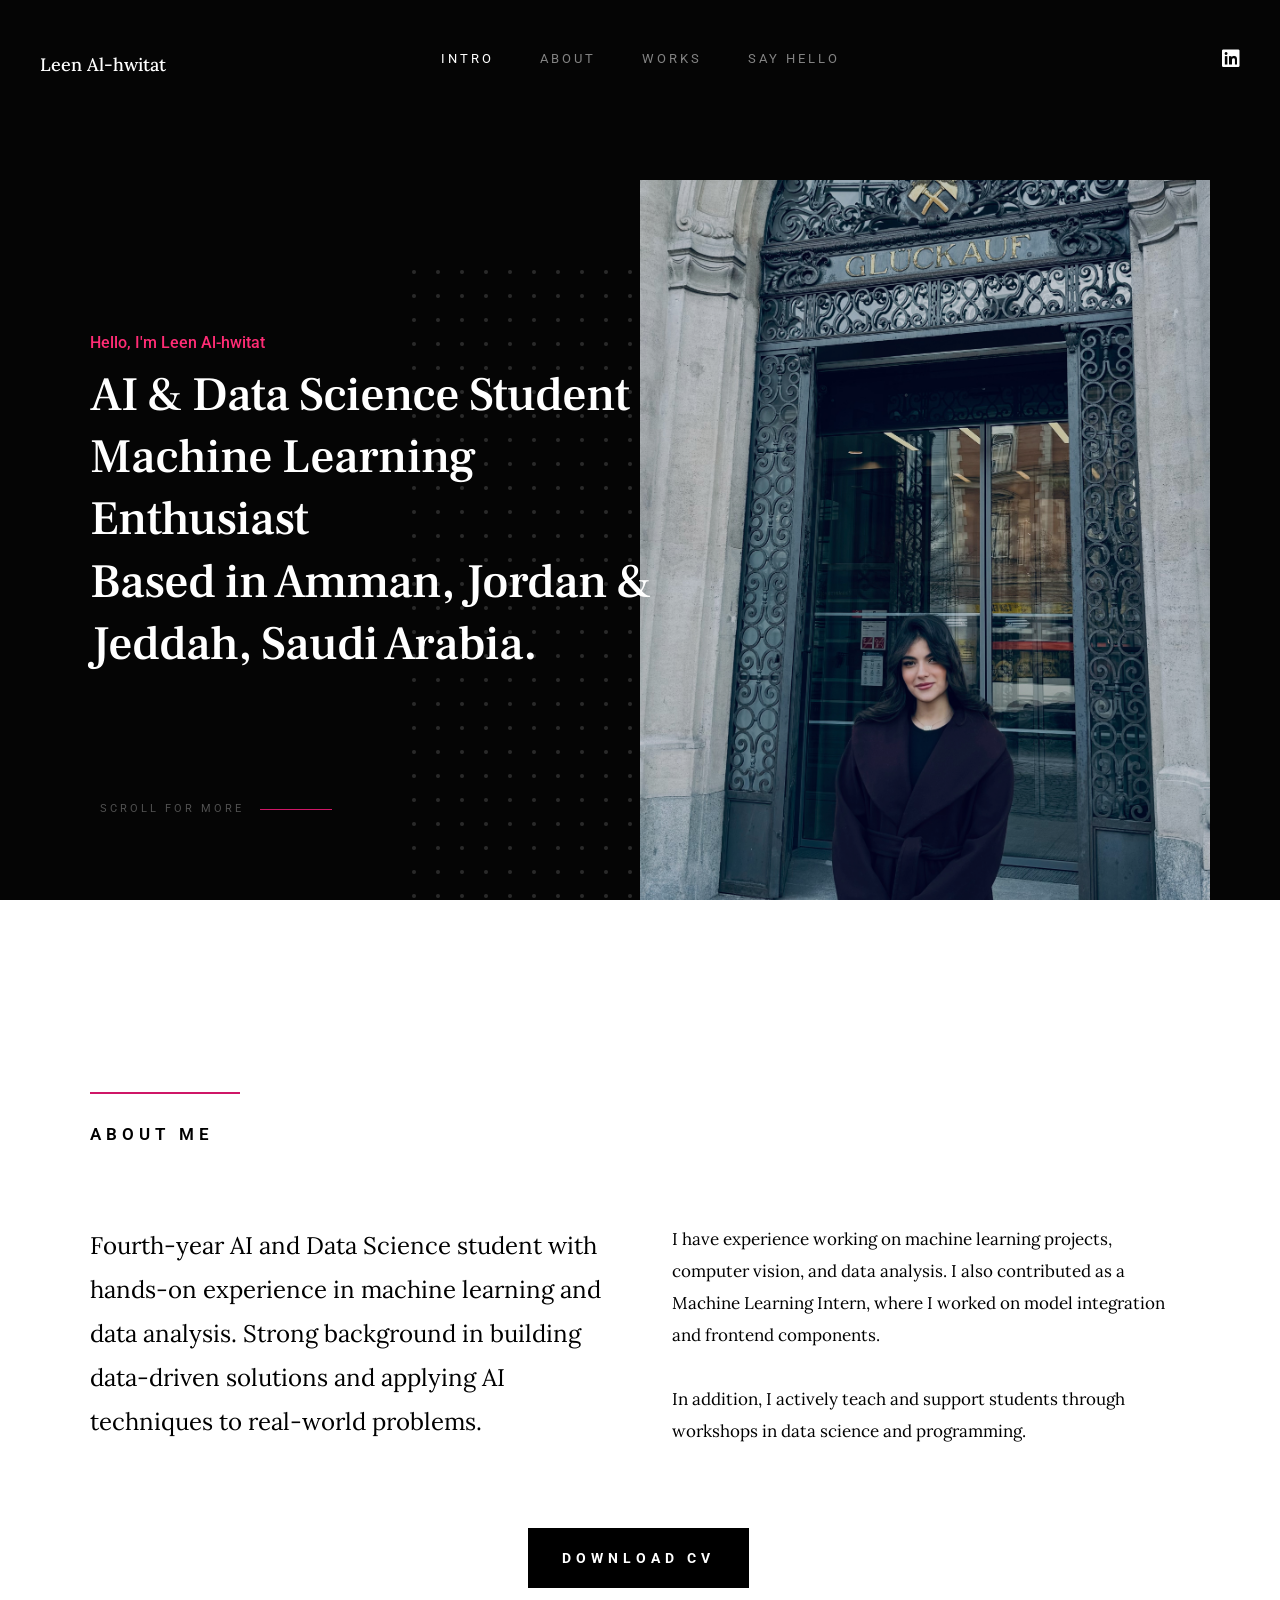
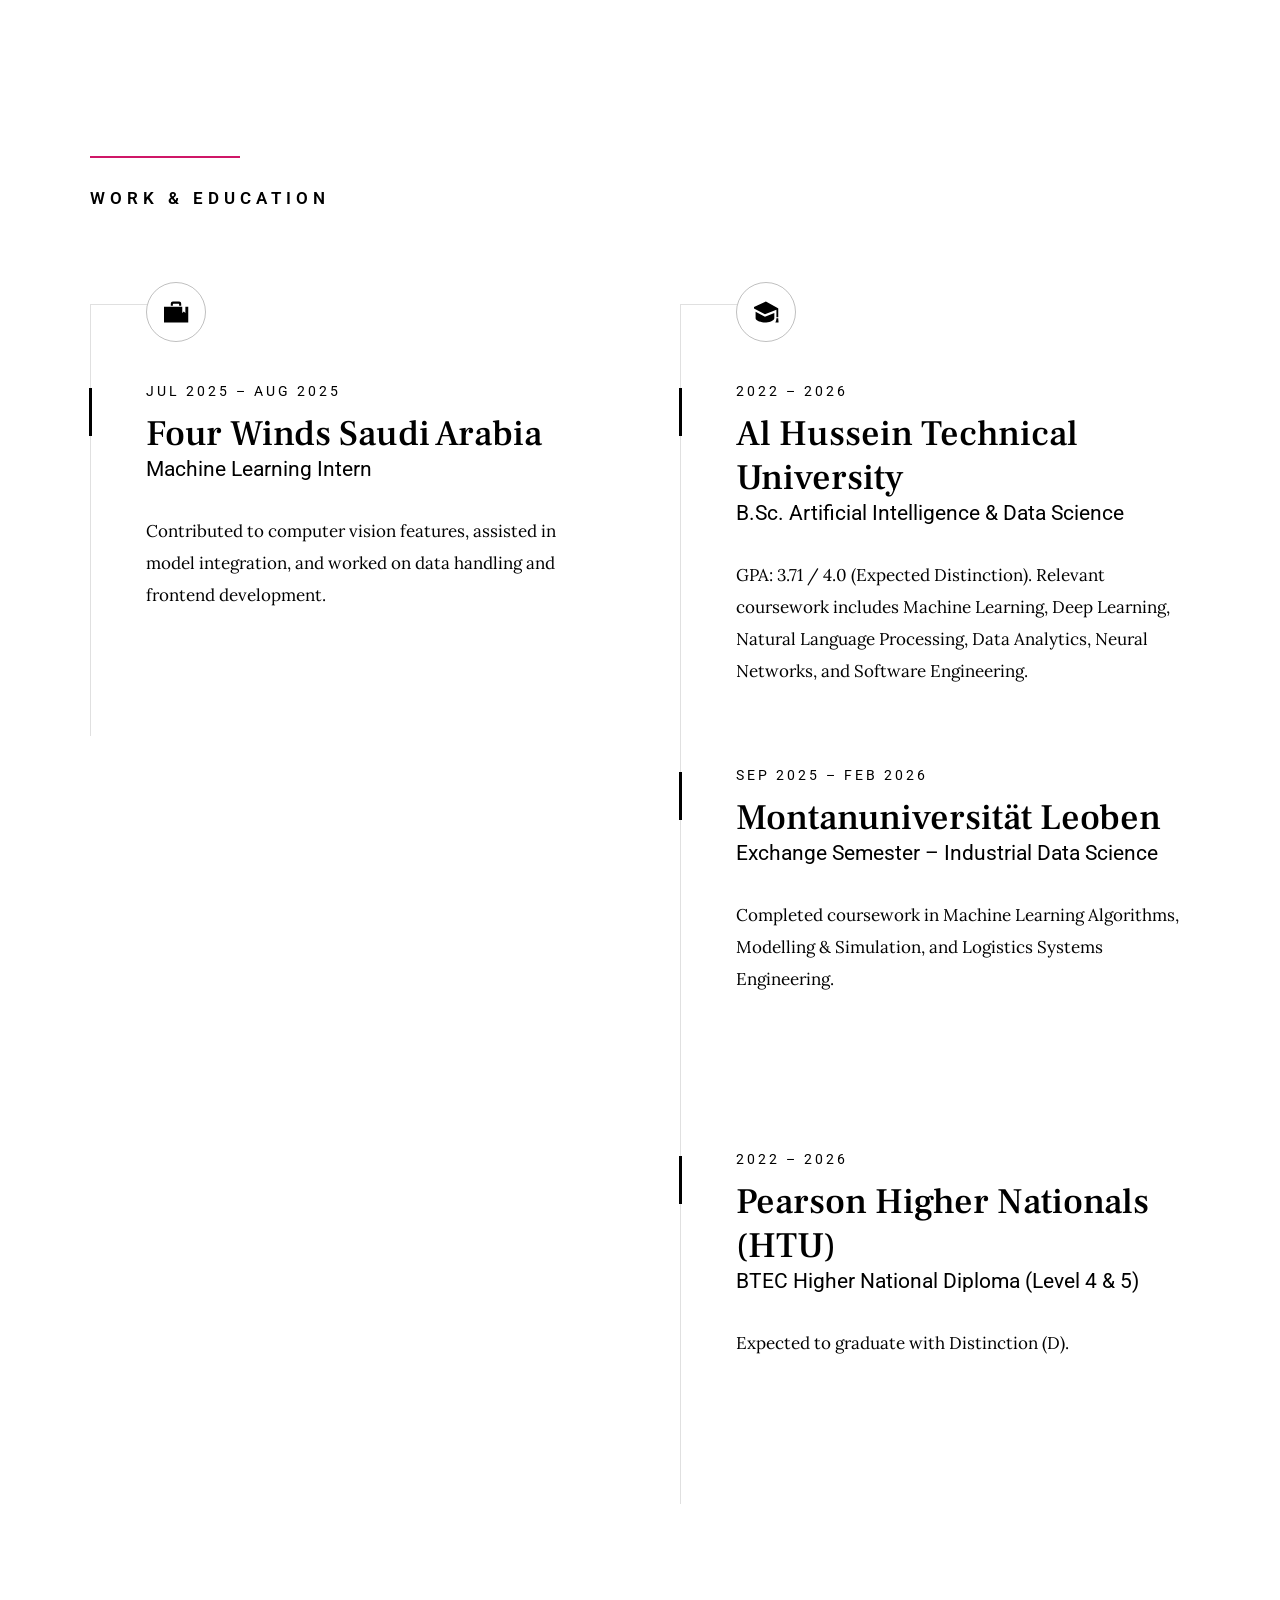
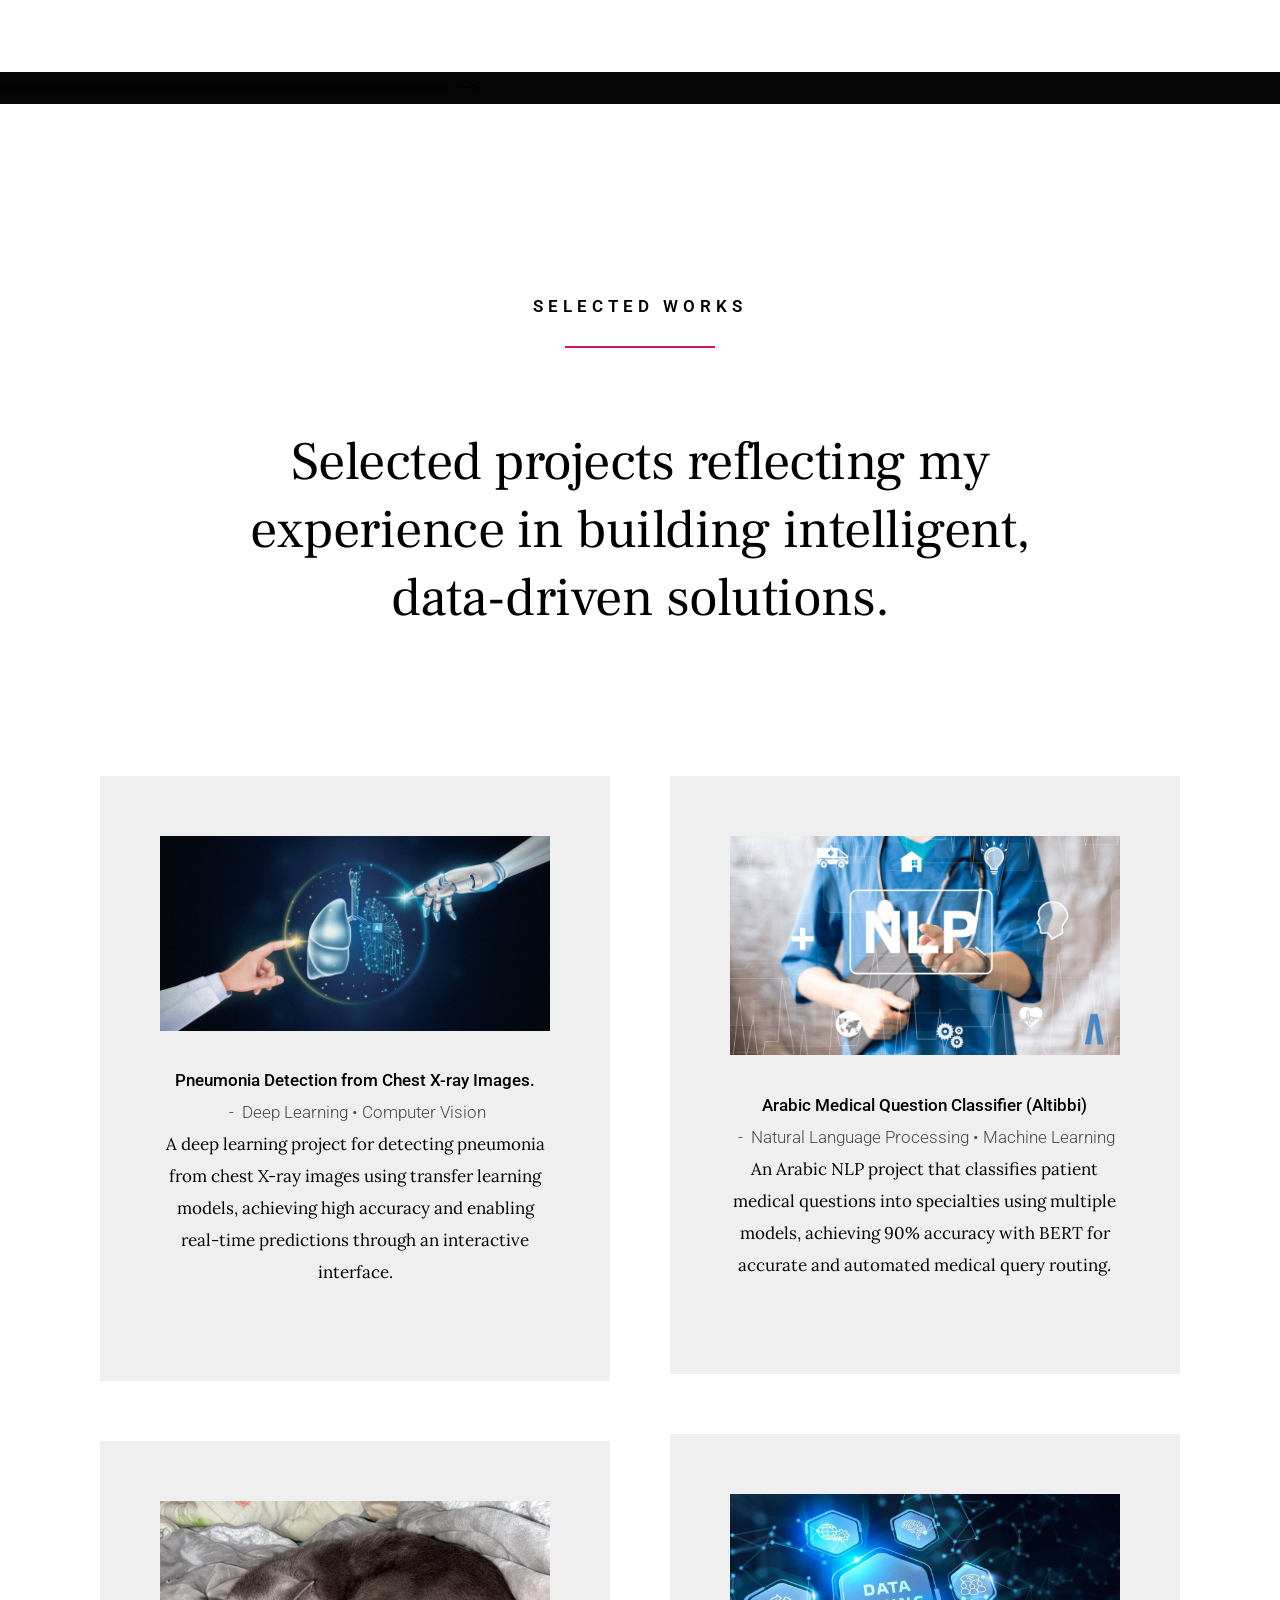
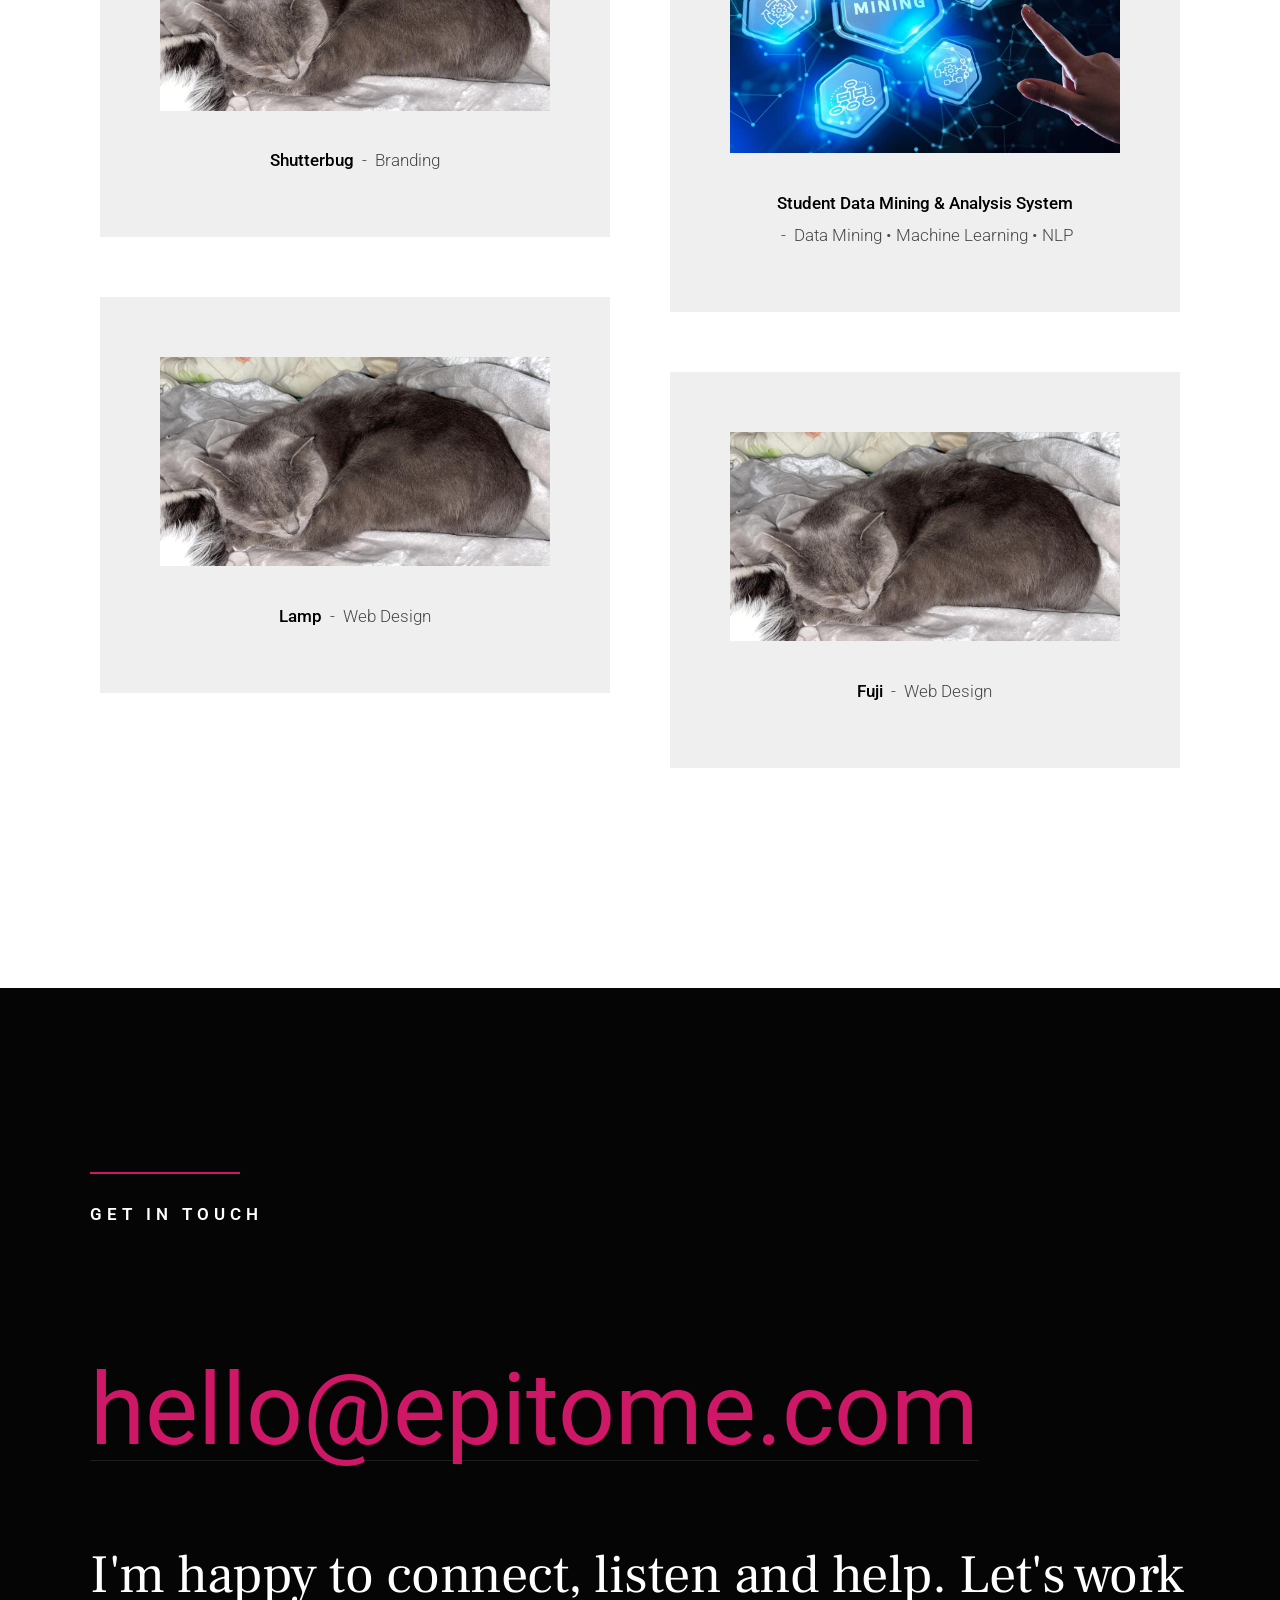
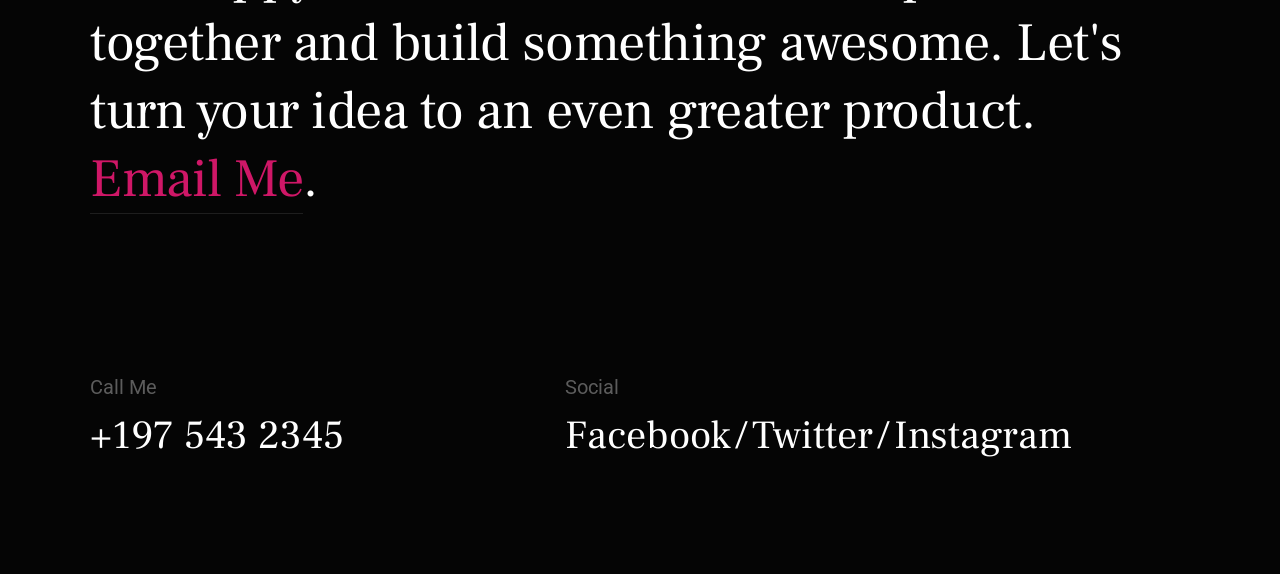
==== commit 32c0702f: "Update index.html" ====
--- a/index.html
+++ b/index.html
@@ -330,24 +330,24 @@
                         <div class="item-folio__thumb">
                               <a href="images/simba.jpg" 
    class="thumb-link" 
-   title="Simba Project" 
+   title="Data mining Project" 
    data-size="1050x700">
 
-    <img src="images/simba.jpg" alt="">
+    <img src="images/data-mining.jpg" alt="">
 </a>
        
-                            <a href="https://www.behance.net/" class="item-folio__project-link" title="Project link" target="_blank"></a>
+                            <a href="https://github.com/LEENEMAD/student-data-mining-system" class="item-folio__project-link" title="Project link" target="_blank"></a>
                         </div>
                         <div class="item-folio__text">
                             <h4 class="item-folio__title">
-                                The Beetle
+                                Student Data Mining & Analysis System
                             </h4>
                             <p class="item-folio__cat">
-                                Web Development
+                                Data Mining • Machine Learning • NLP
                             </p>
                         </div>
                         <div class="item-folio__caption">
-                            <p>Vero molestiae sed aut natus excepturi. Et tempora numquam. Temporibus iusto quo.Unde dolorem corrupti neque nisi.</p>
+                            <p>A data mining project that analyzes student data to uncover patterns and insights, using techniques like text analysis, clustering, and relationship visualization to better understand student profiles.</p>
                         </div>
                     </div>
                 </div> <!-- end masonry__brick -->
@@ -355,7 +355,7 @@
                 <div class="masonry__brick" data-aos="fade-up">
                     <div class="item-folio">
                         <div class="item-folio__thumb">
-                             <a href="images/simba.jpg" 
+                             <a href="images/data-mining.jpg" 
    class="thumb-link" 
    title="Simba Project" 
    data-size="1050x700">
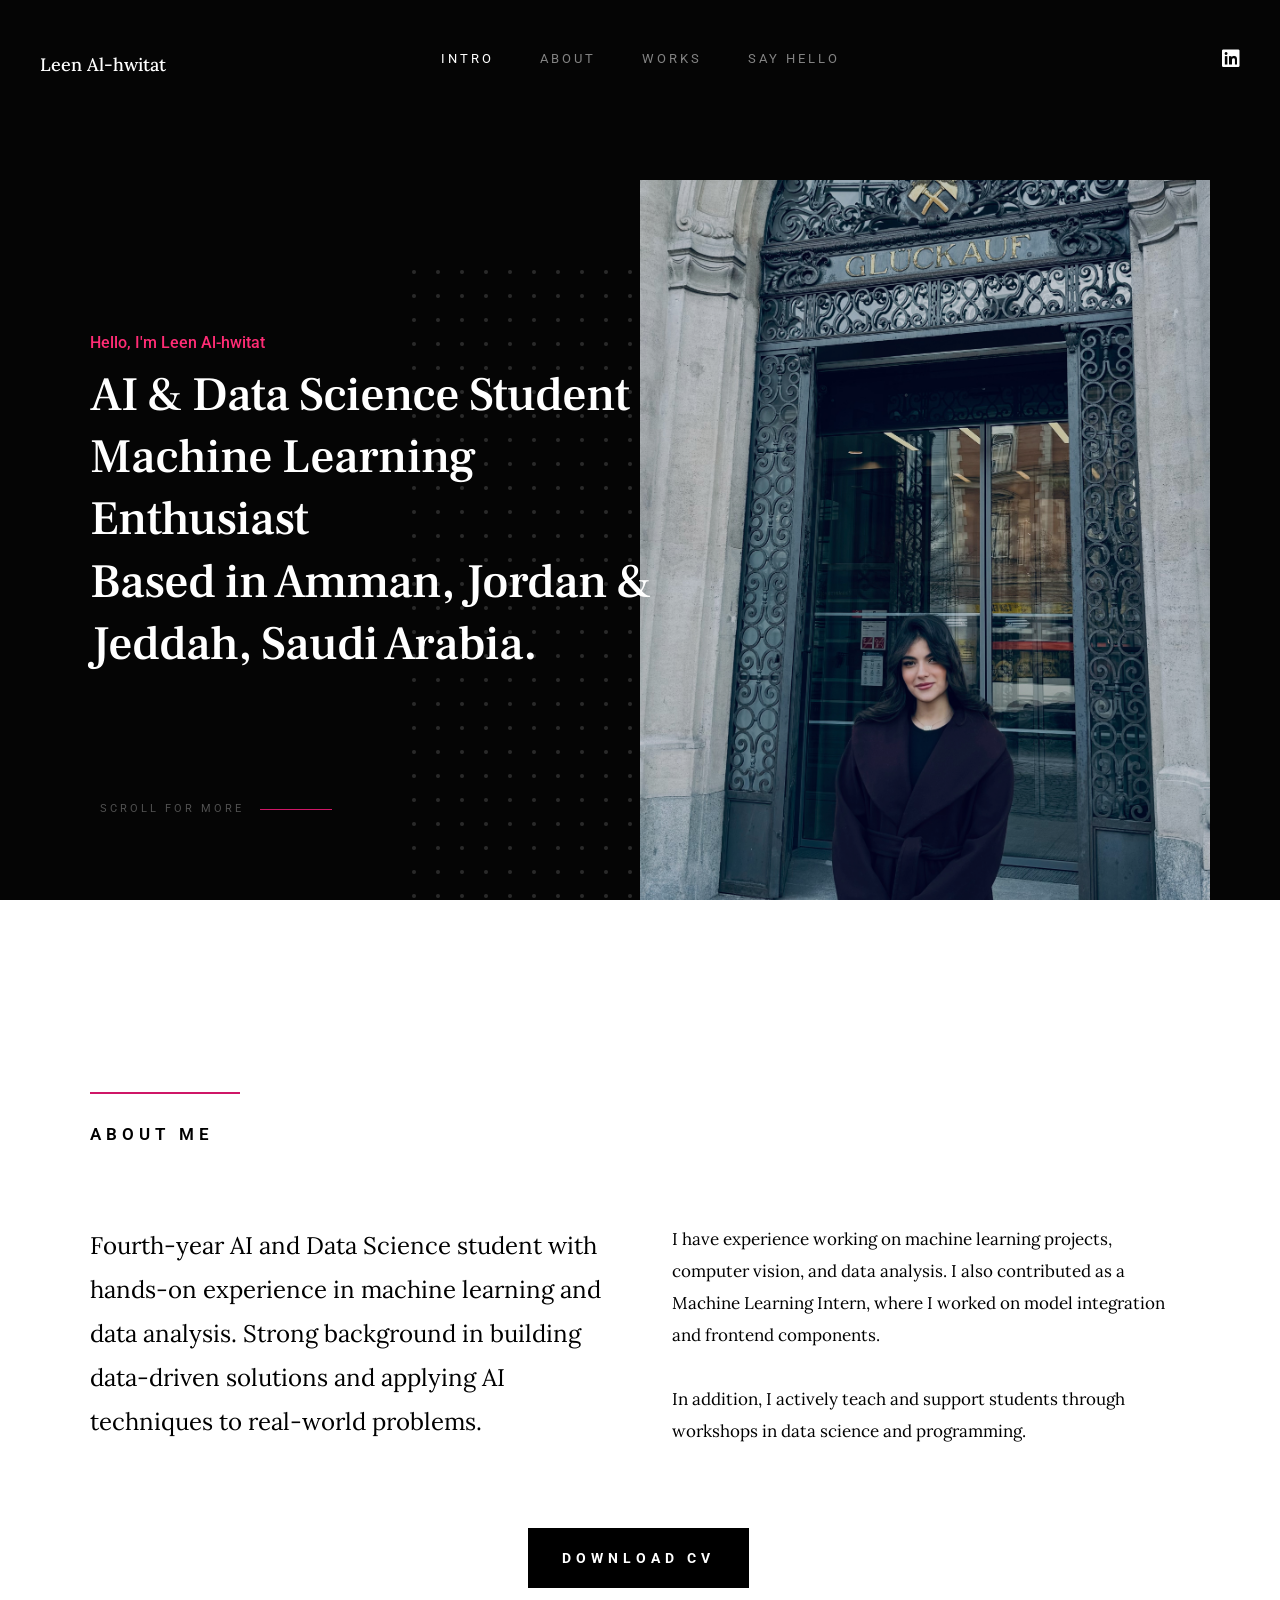
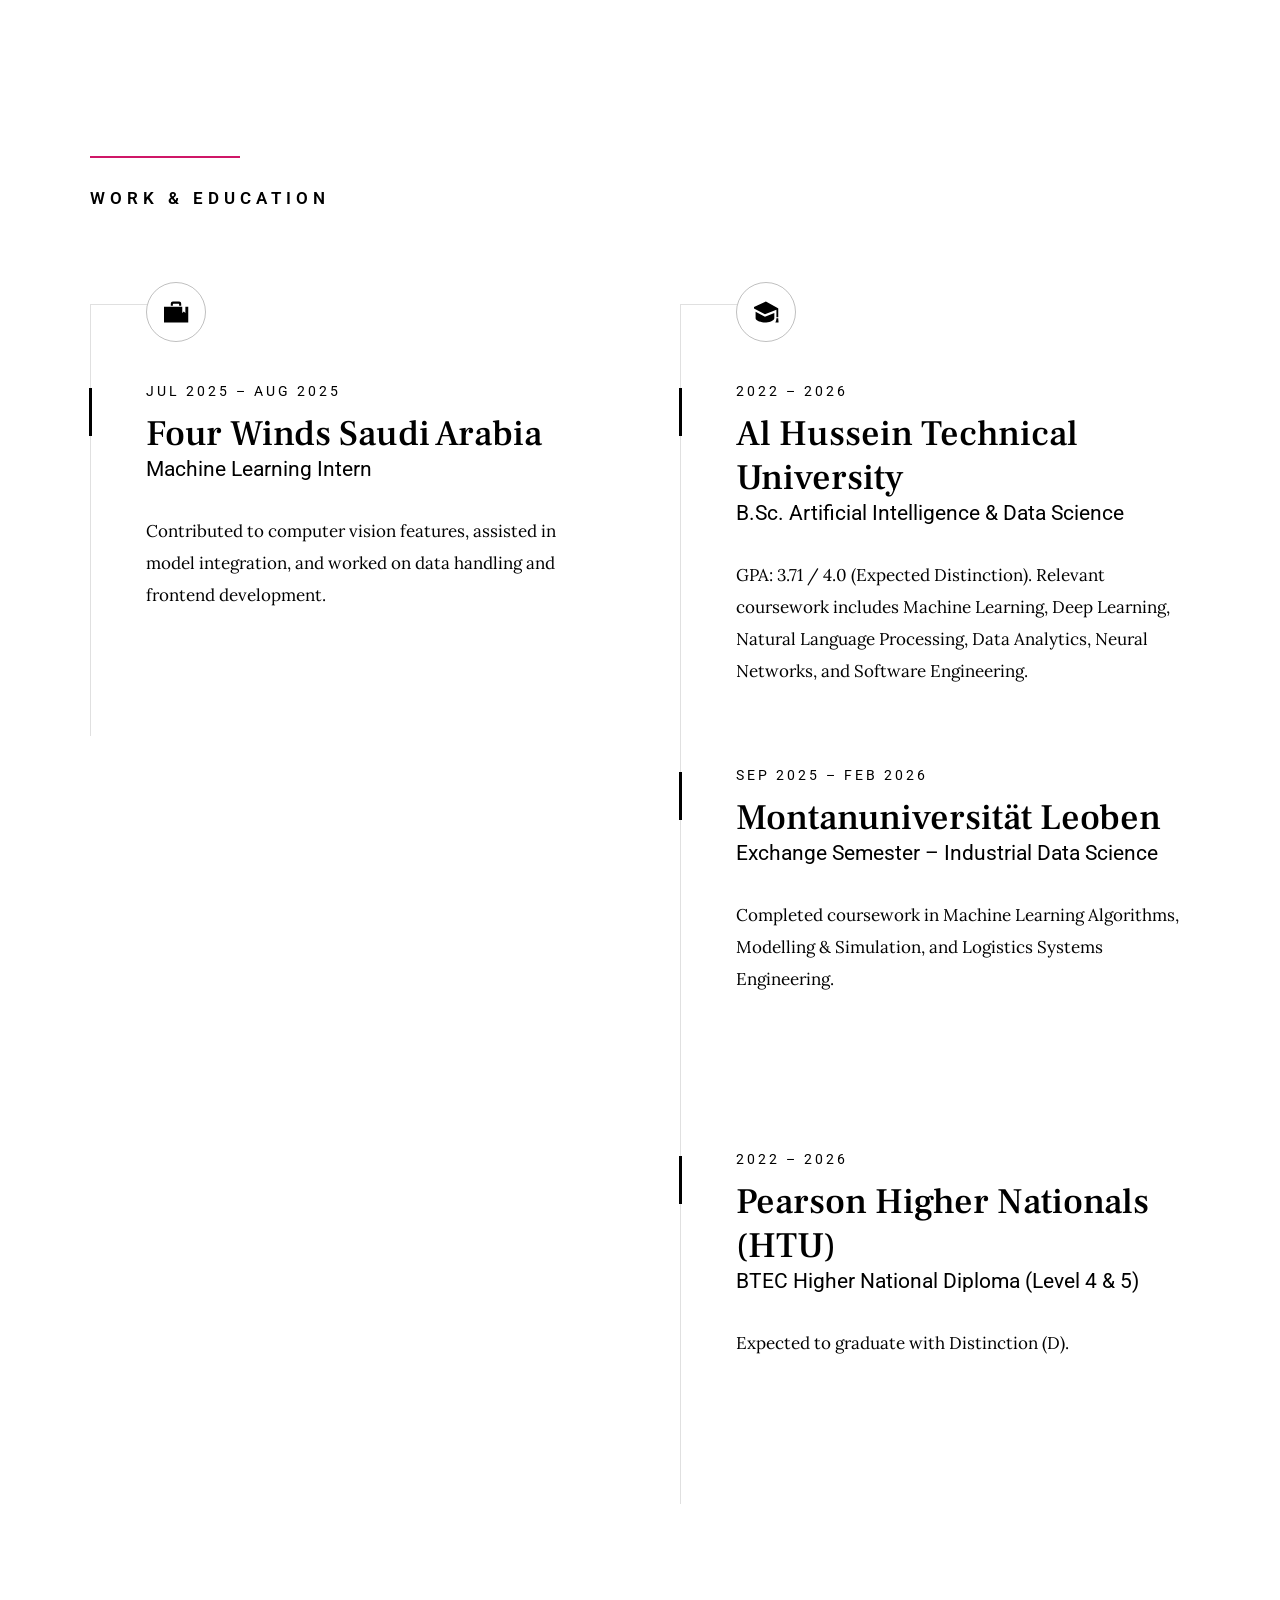
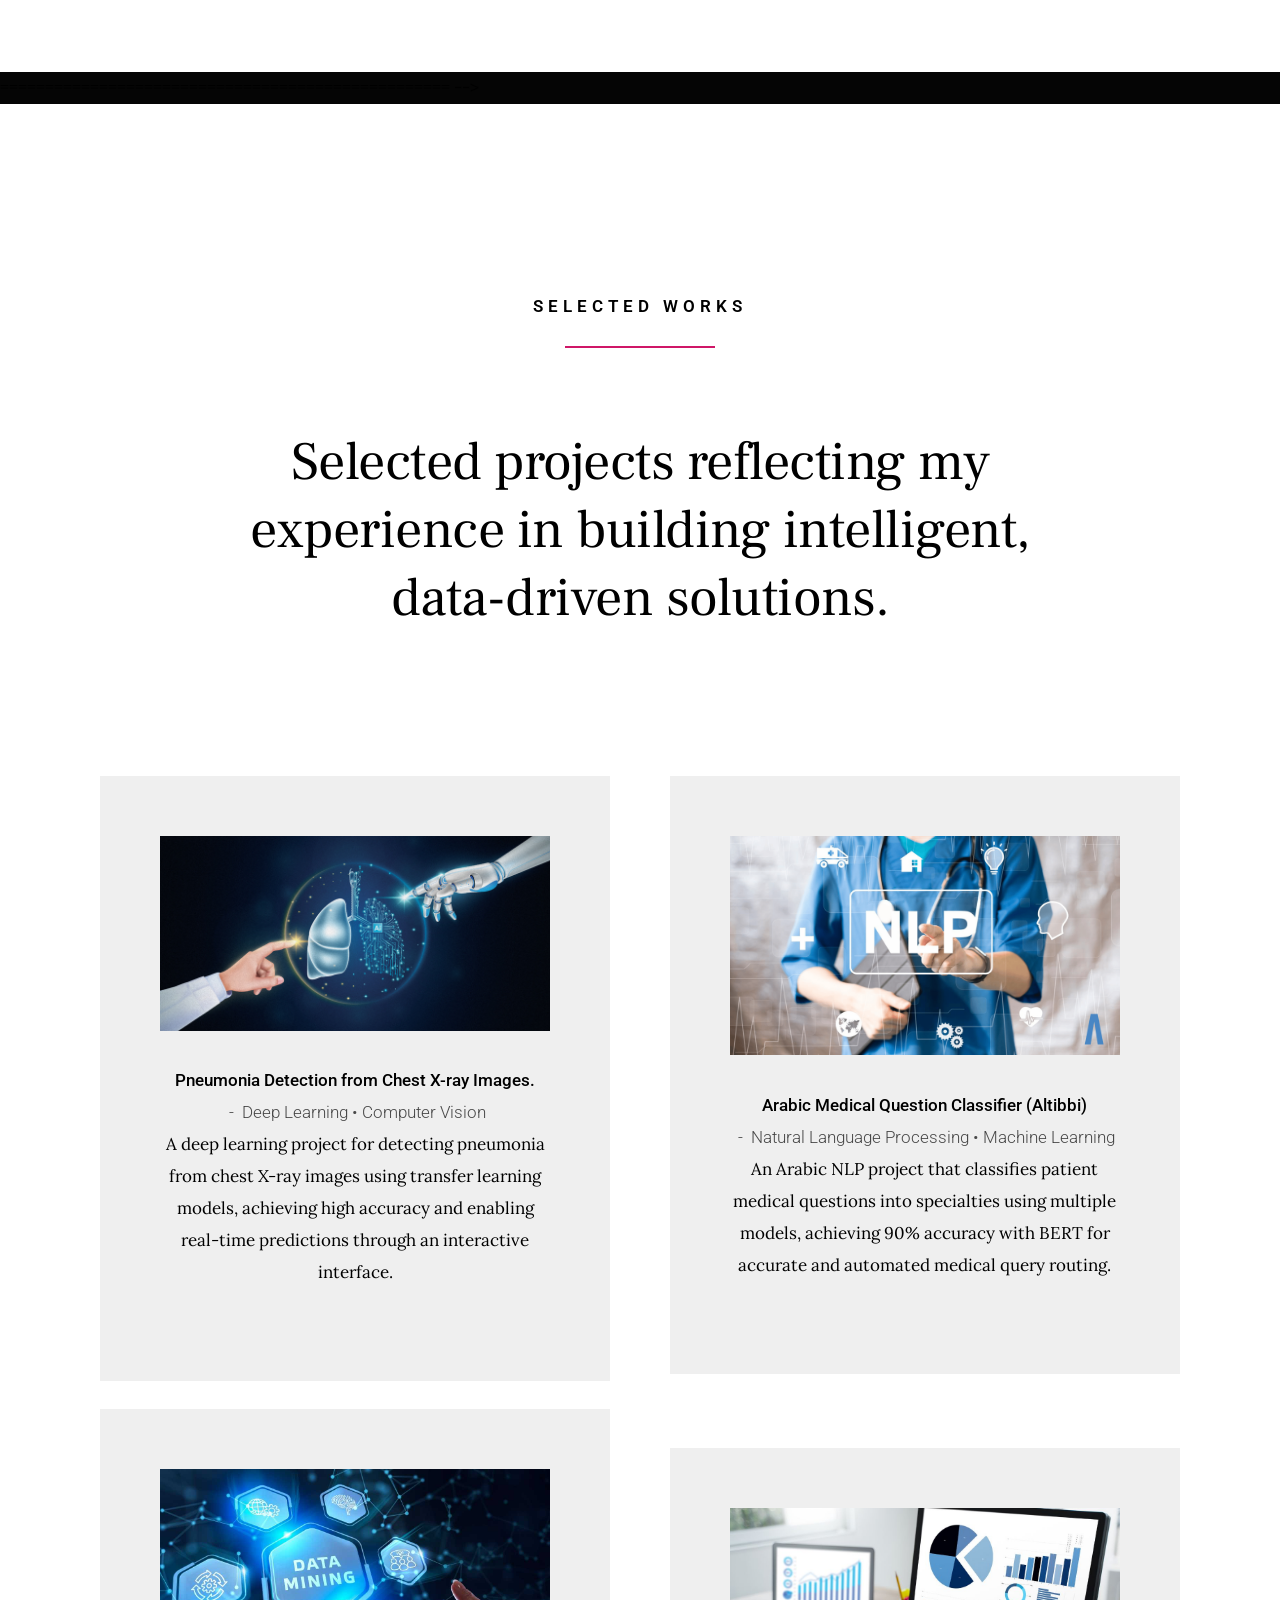
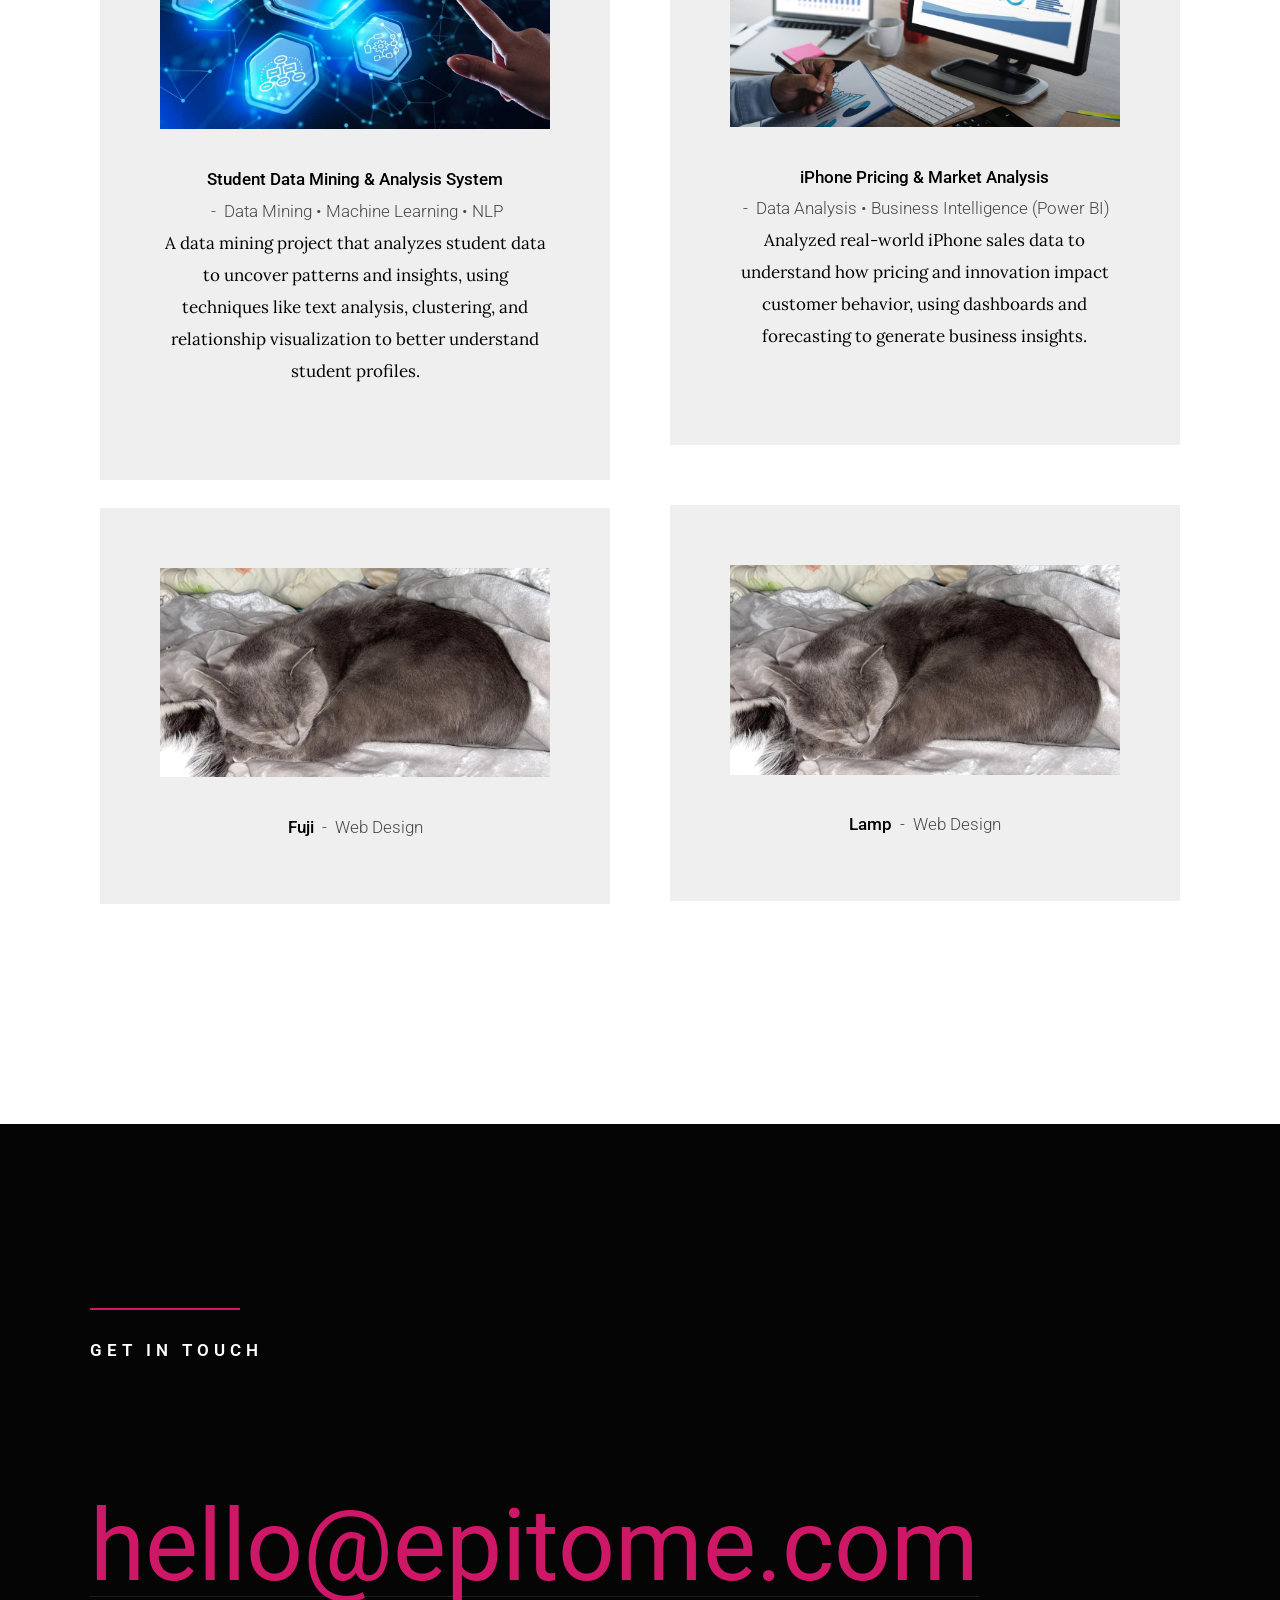
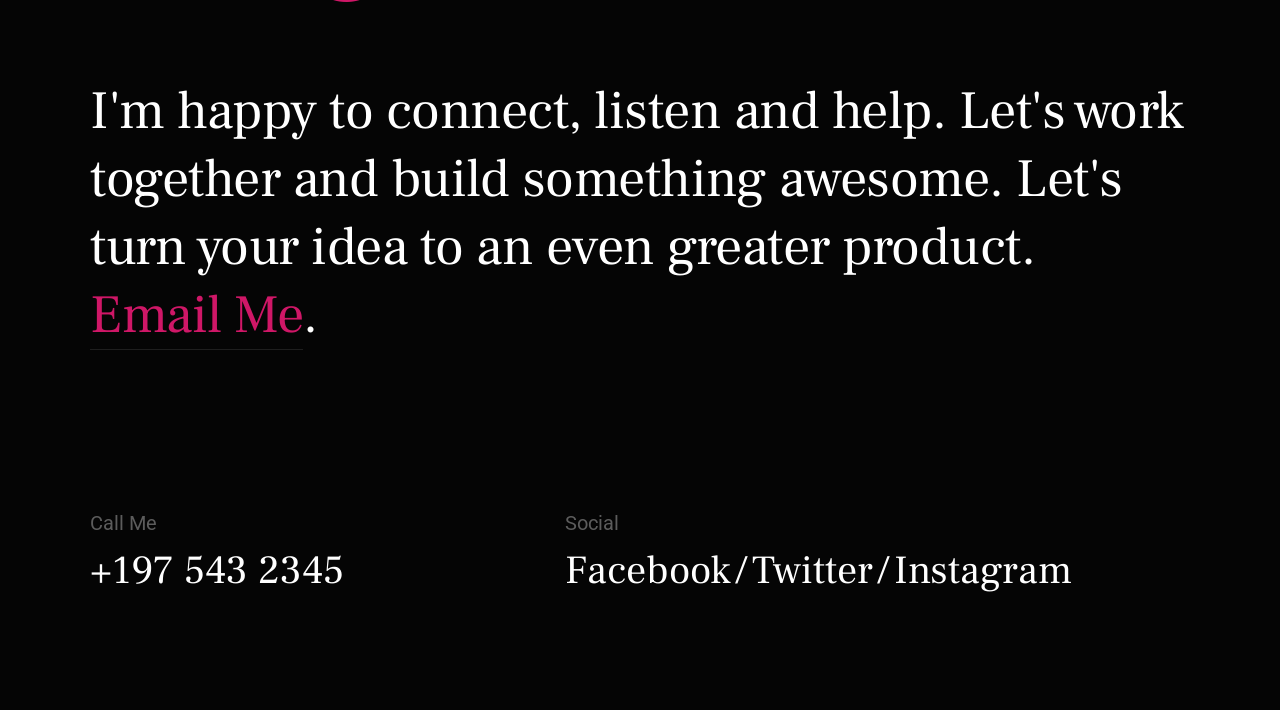
==== commit fb9c448d: "Revise portfolio items with new project details Updated project descriptions and images in the portf" ====
--- a/index.html
+++ b/index.html
@@ -328,7 +328,7 @@
                     <div class="item-folio">
                             
                         <div class="item-folio__thumb">
-                              <a href="images/simba.jpg" 
+                              <a href="images/NLP-MEDICAL.png" 
    class="thumb-link" 
    title="Data mining Project" 
    data-size="1050x700">
@@ -345,6 +345,9 @@
                             <p class="item-folio__cat">
                                 Data Mining • Machine Learning • NLP
                             </p>
+                            <p class="item-folio__desc">
+                                A data mining project that analyzes student data to uncover patterns and insights, using techniques like text analysis, clustering, and relationship visualization to better understand student profiles.
+                            </p>
                         </div>
                         <div class="item-folio__caption">
                             <p>A data mining project that analyzes student data to uncover patterns and insights, using techniques like text analysis, clustering, and relationship visualization to better understand student profiles.</p>
@@ -357,24 +360,28 @@
                         <div class="item-folio__thumb">
                              <a href="images/data-mining.jpg" 
    class="thumb-link" 
-   title="Simba Project" 
+   title="Power BI Project" 
    data-size="1050x700">
 
-    <img src="images/simba.jpg" alt="">
+    <img src="images/Power-BI.jpg" alt="">
 </a>
        
-                            <a href="https://www.behance.net/" class="item-folio__project-link" title="Project link" target="_blank"></a>
+                            <a href="https://docs.google.com/presentation/d/1TcyEoOKmooNYHzLq4KH8oQpVzF_GrMKn9ljobMaIXmA/edit?usp=sharing" class="item-folio__project-link" title="Project link" target="_blank"></a>
                         </div>
                         <div class="item-folio__text">
                             <h4 class="item-folio__title">
-                                Shutterbug
+                                iPhone Pricing & Market Analysis
                             </h4>
                             <p class="item-folio__cat">
-                                Branding
-                            </p>
+                                Data Analysis • Business Intelligence (Power BI)
+                            </p>
+                            <p class="item-folio__desc">
+                                Analyzed real-world iPhone sales data to understand how pricing and innovation impact customer behavior, using dashboards and forecasting to generate business insights.
+                            </p>
+                            
                         </div>
                         <div class="item-folio__caption">
-                            <p>Vero molestiae sed aut natus excepturi. Et tempora numquam. Temporibus iusto quo.Unde dolorem corrupti neque nisi.</p>
+                            <p>Analyzed real-world iPhone sales data to understand how pricing and innovation impact customer behavior, using dashboards and forecasting to generate business insights.</p>
                         </div>
                     </div>
                 </div> <!-- end masonry__brick -->
@@ -383,7 +390,7 @@
                     <div class="item-folio">
                             
                         <div class="item-folio__thumb">
-                              <a href="images/simba.jpg" 
+                              <a href="images/Power-BI.jpg" 
    class="thumb-link" 
    title="Simba Project" 
    data-size="1050x700">
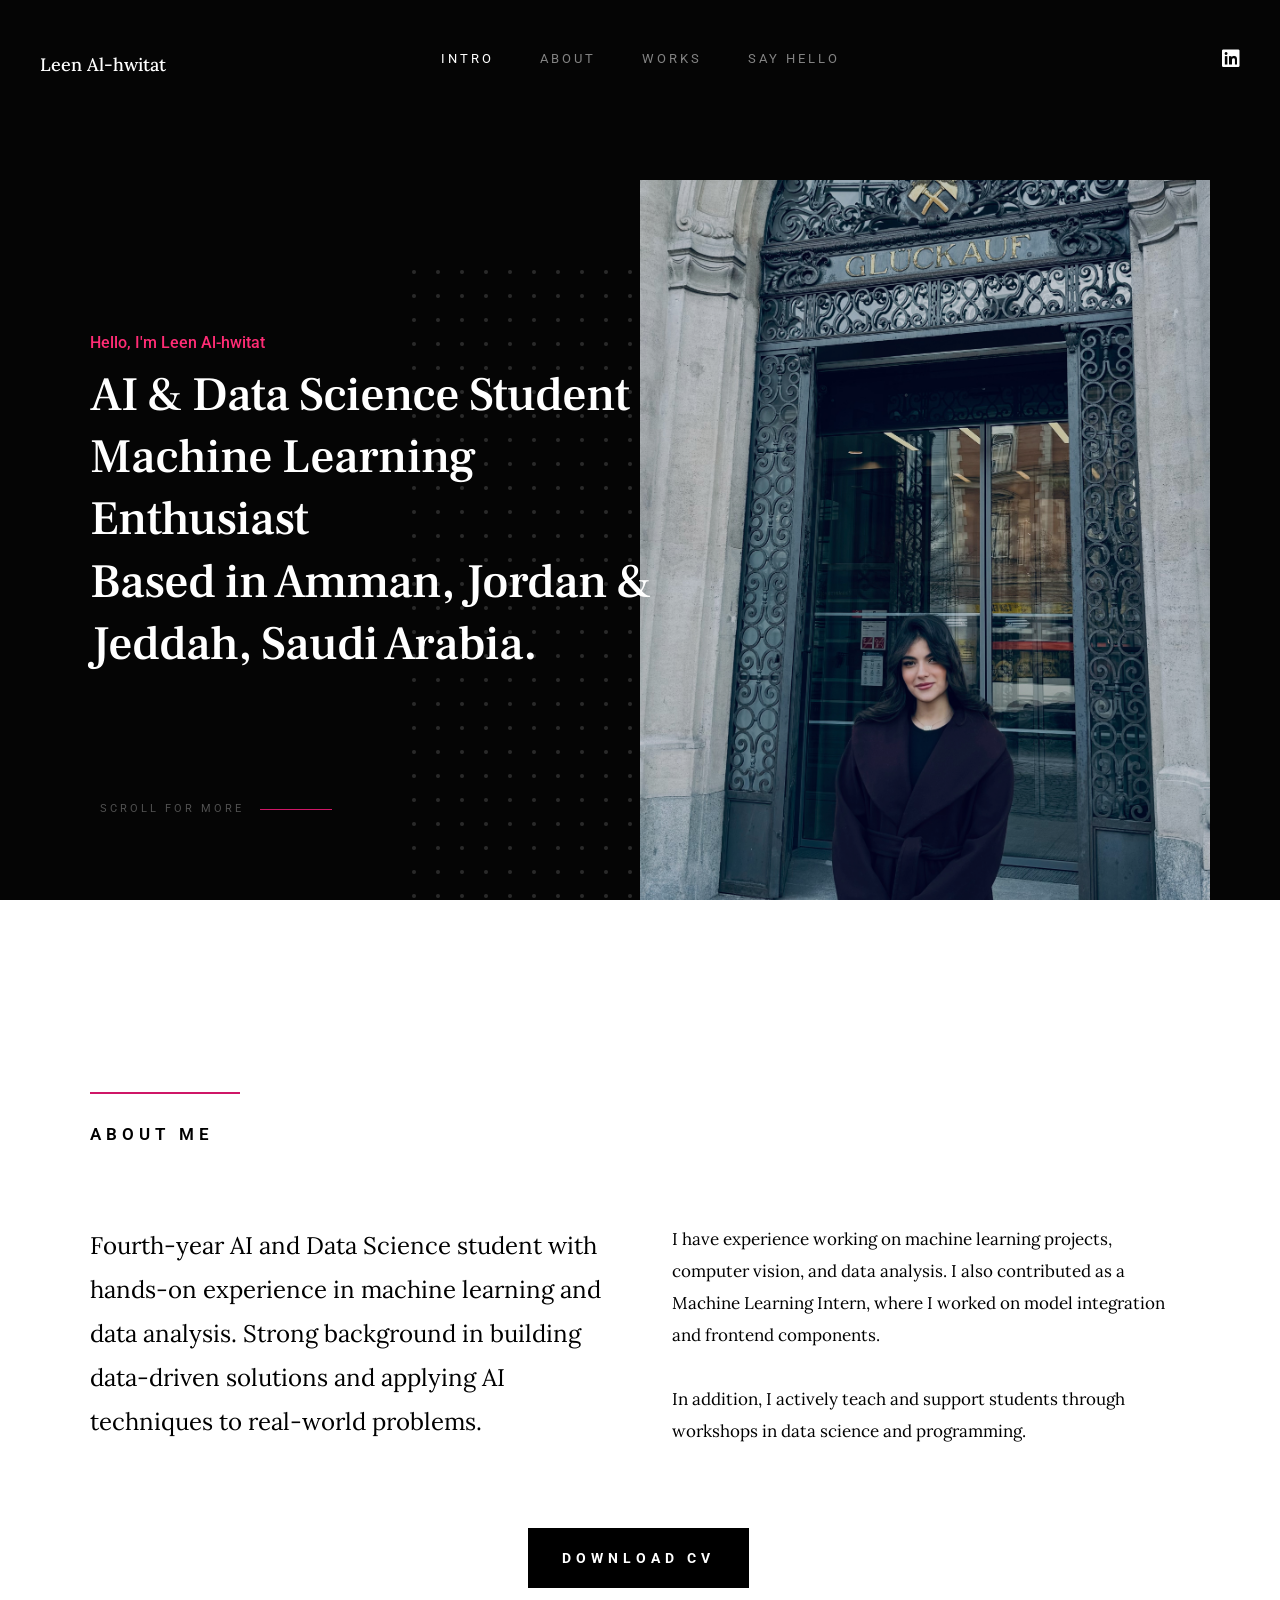
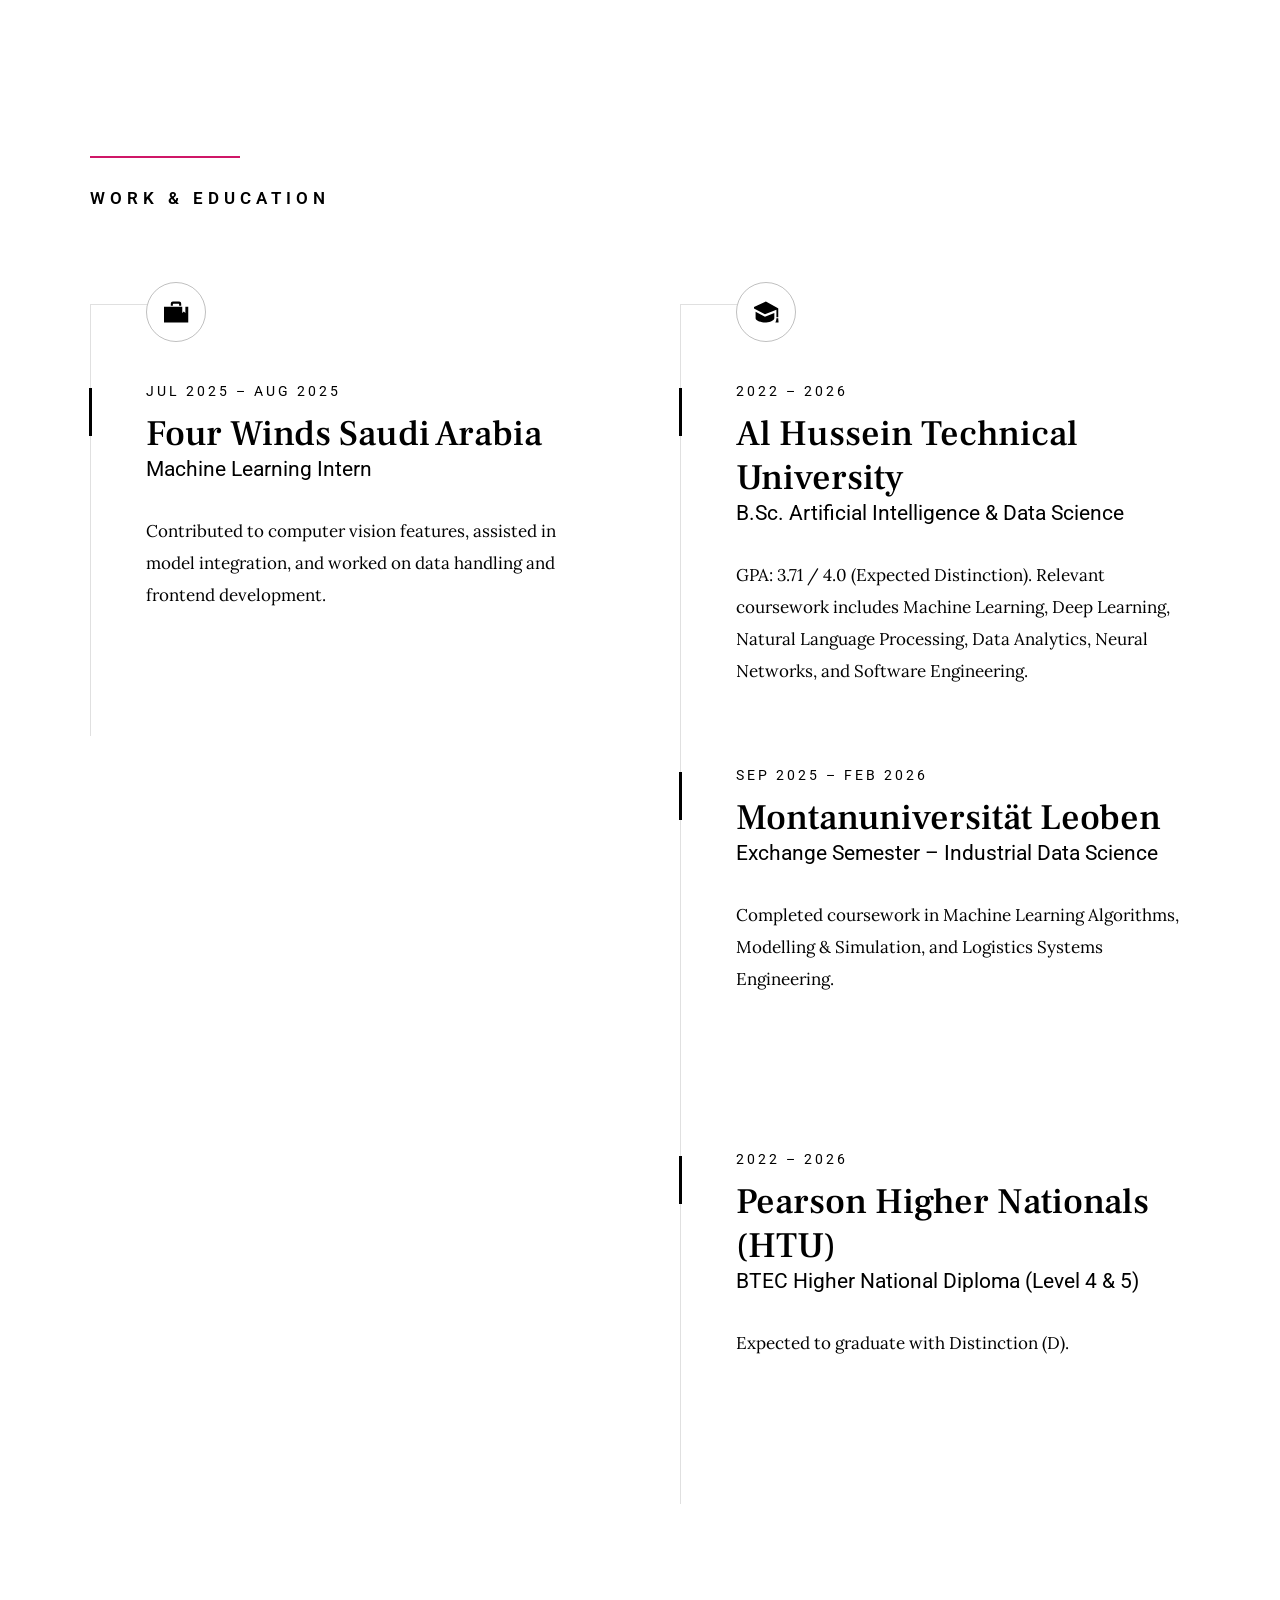
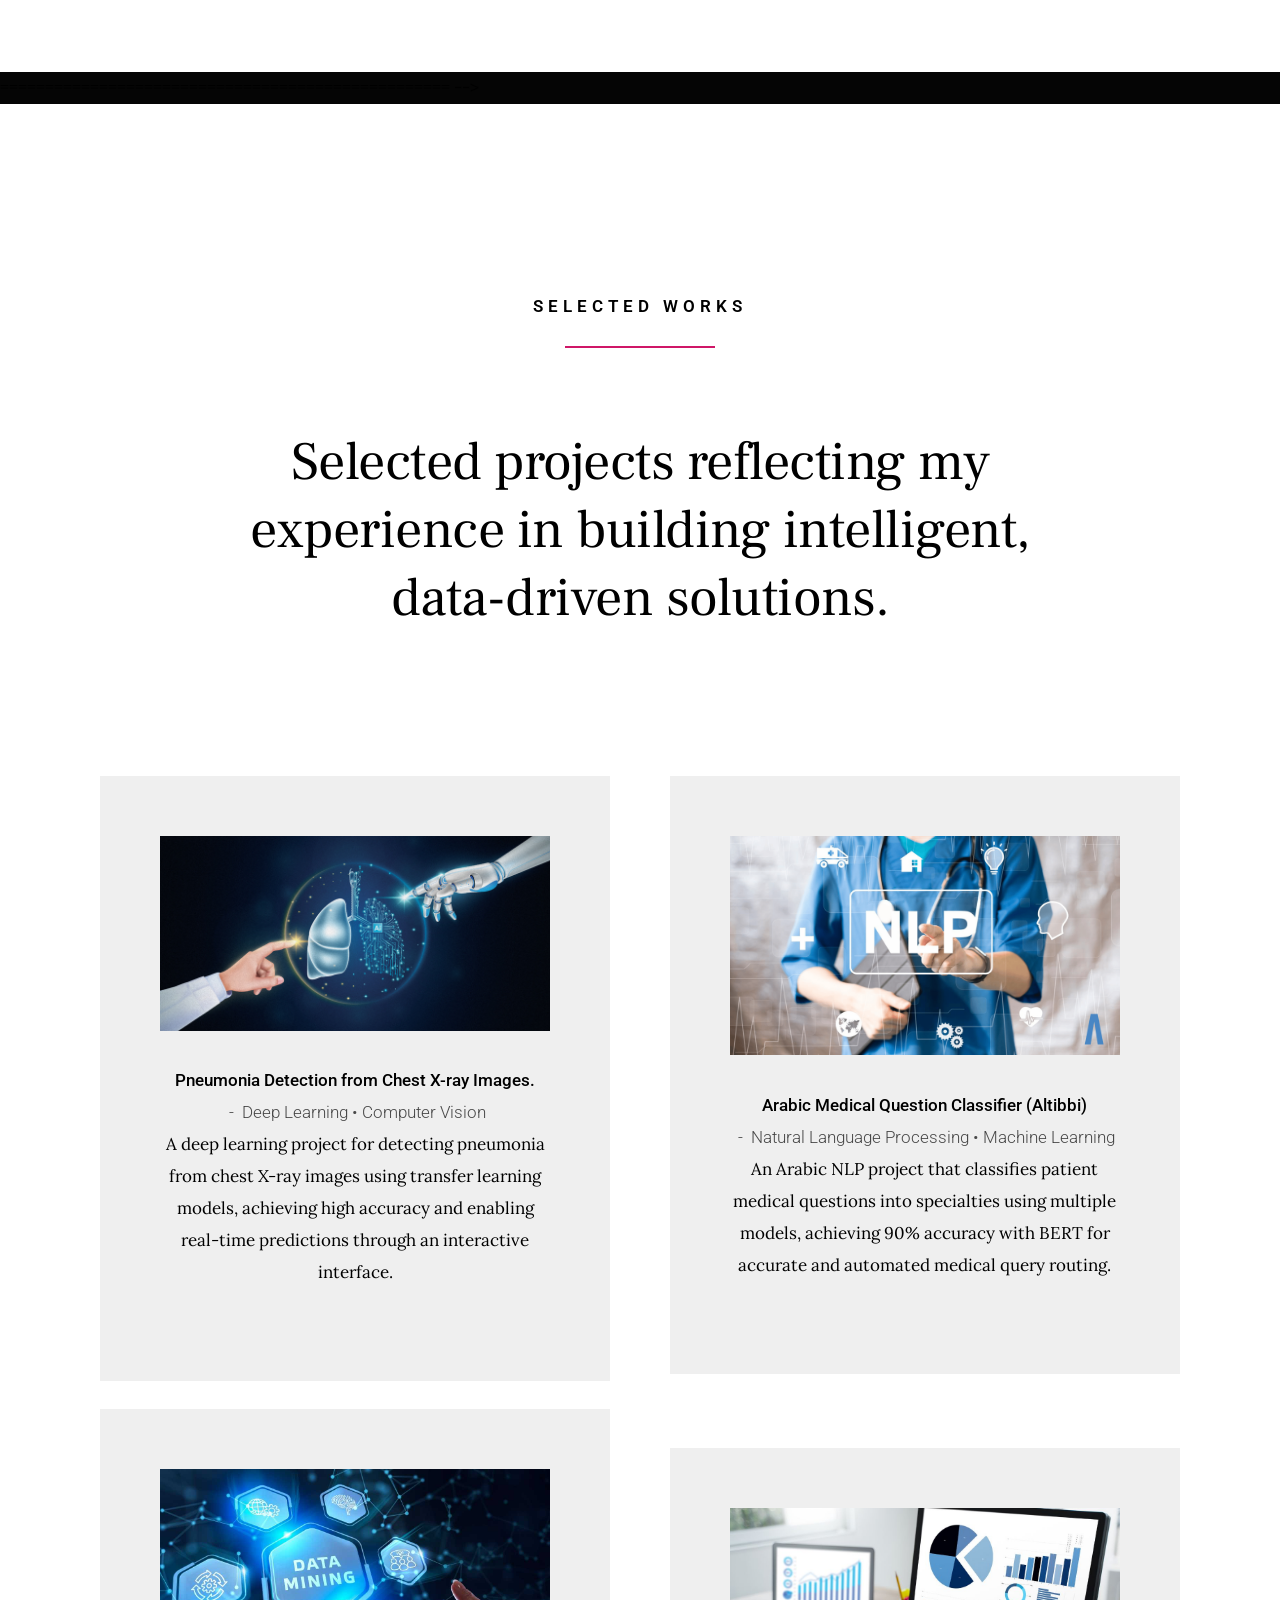
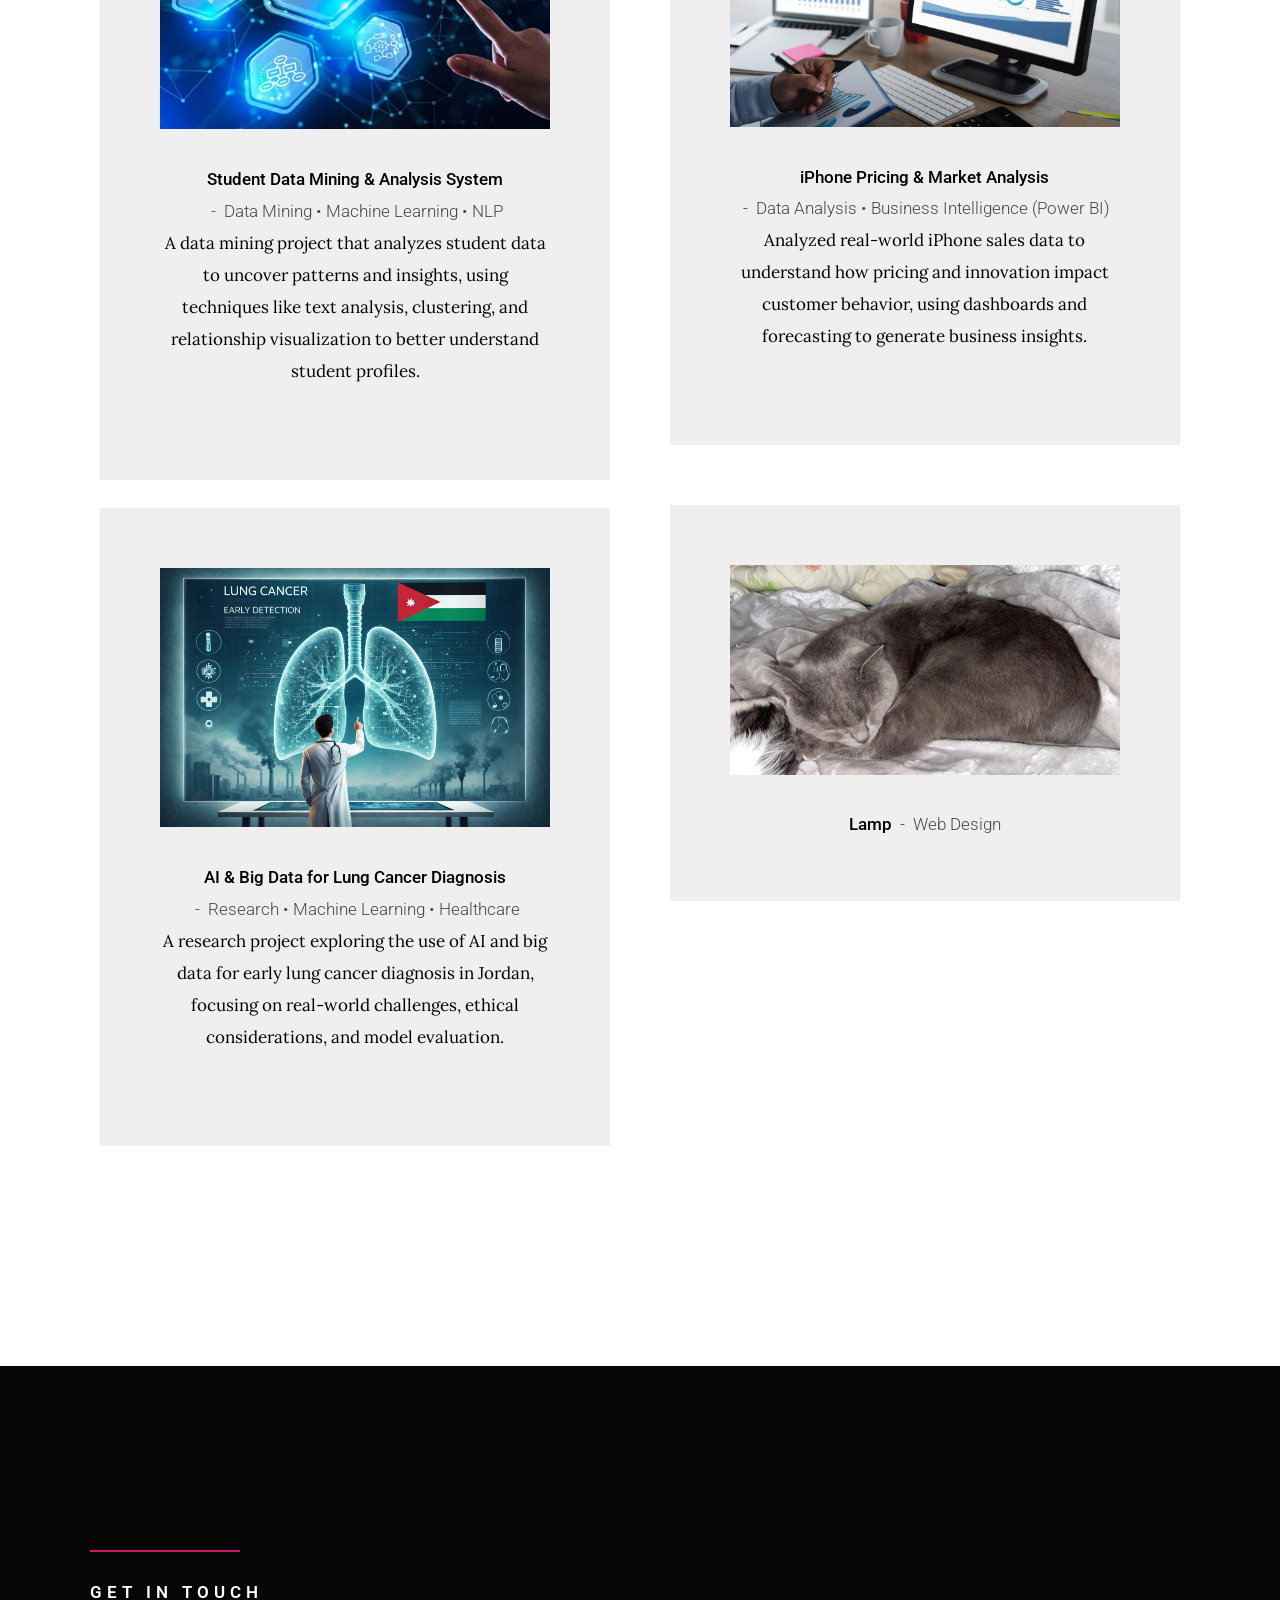
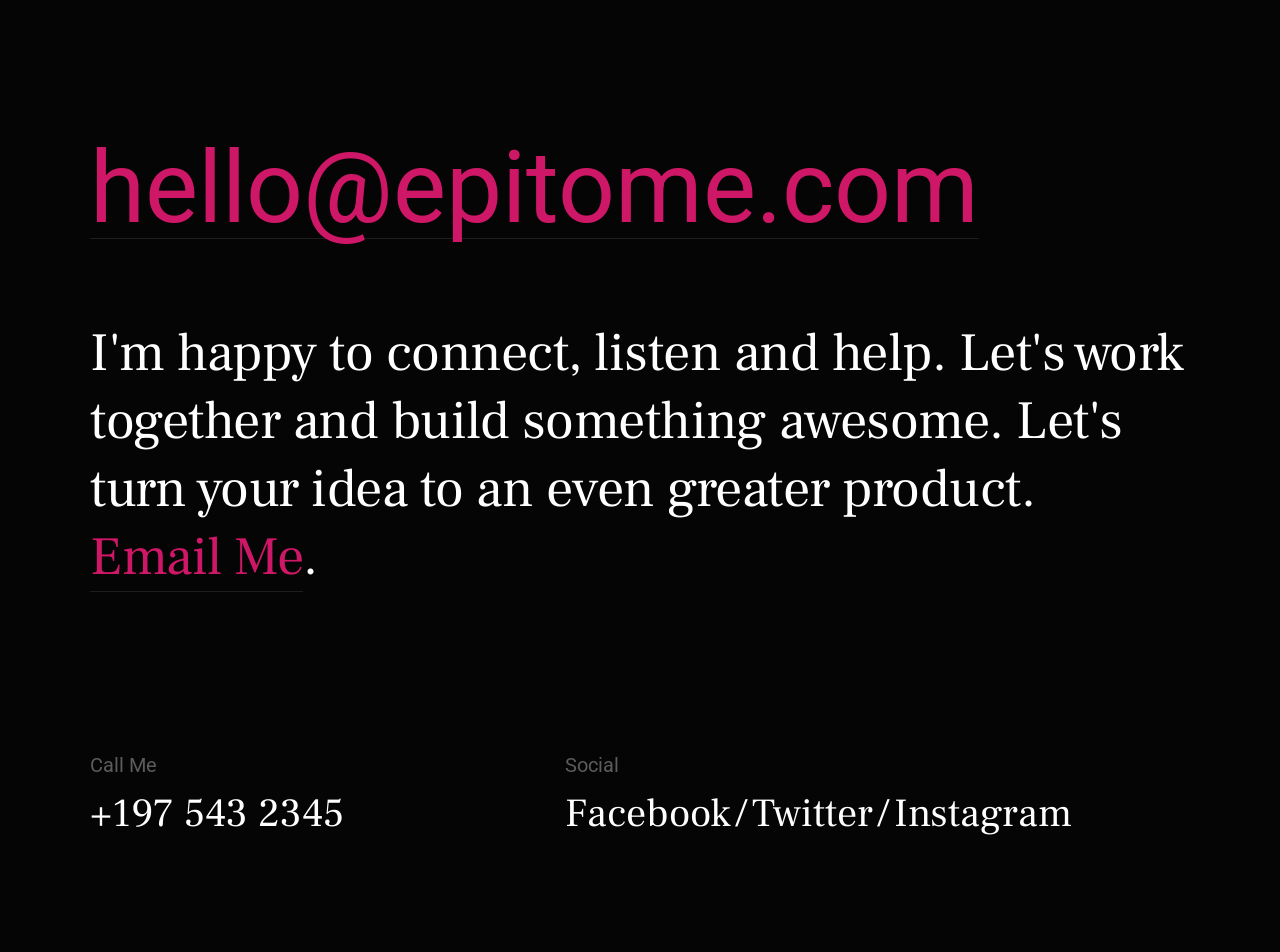
==== commit 63793bb6: "Update index.html" ====
--- a/index.html
+++ b/index.html
@@ -328,7 +328,7 @@
                     <div class="item-folio">
                             
                         <div class="item-folio__thumb">
-                              <a href="images/NLP-MEDICAL.png" 
+                              <a href="images/data-mining.jpg" 
    class="thumb-link" 
    title="Data mining Project" 
    data-size="1050x700">
@@ -358,7 +358,7 @@
                 <div class="masonry__brick" data-aos="fade-up">
                     <div class="item-folio">
                         <div class="item-folio__thumb">
-                             <a href="images/data-mining.jpg" 
+                             <a href="images/Power-BI.jpg" 
    class="thumb-link" 
    title="Power BI Project" 
    data-size="1050x700">
@@ -390,7 +390,7 @@
                     <div class="item-folio">
                             
                         <div class="item-folio__thumb">
-                              <a href="images/Power-BI.jpg" 
+                              <a href="images/CRP.png" 
    class="thumb-link" 
    title="Simba Project" 
    data-size="1050x700">
@@ -418,26 +418,30 @@
                     <div class="item-folio">
                             
                         <div class="item-folio__thumb">
-                            <a href="images/simba.jpg" 
+                            <a href="images/CRP.png" 
    class="thumb-link" 
-   title="Simba Project" 
+   title="CRP Project" 
    data-size="1050x700">
 
-    <img src="images/simba.jpg" alt="">
+    <img src="images/CRP.png" alt="">
 </a>
        
-                            <a href="https://www.behance.net/" class="item-folio__project-link" title="Project link" target="_blank"></a>
+                            <a href="https://github.com/LEENEMAD/ai-lung-cancer-diagnosis-research" class="item-folio__project-link" title="Project link" target="_blank"></a>
                         </div>
                         <div class="item-folio__text">
                             <h4 class="item-folio__title">
-                                Fuji
+                                AI & Big Data for Lung Cancer Diagnosis
                             </h4>
                             <p class="item-folio__cat">
-                                Web Design
-                            </p>
+                                Research • Machine Learning • Healthcare
+                            </p>
+                            <p class="item-folio__desc">
+                                A research project exploring the use of AI and big data for early lung cancer diagnosis in Jordan, focusing on real-world challenges, ethical considerations, and model evaluation.
+                            </p>
+                    
                         </div>
                         <div class="item-folio__caption">
-                            <p>Vero molestiae sed aut natus excepturi. Et tempora numquam. Temporibus iusto quo.Unde dolorem corrupti neque nisi.</p>
+                            <p>A research project exploring the use of AI and big data for early lung cancer diagnosis in Jordan, focusing on real-world challenges, ethical considerations, and model evaluation.</p>
                         </div>
                     </div>
                 </div> <!-- end masonry__brick -->
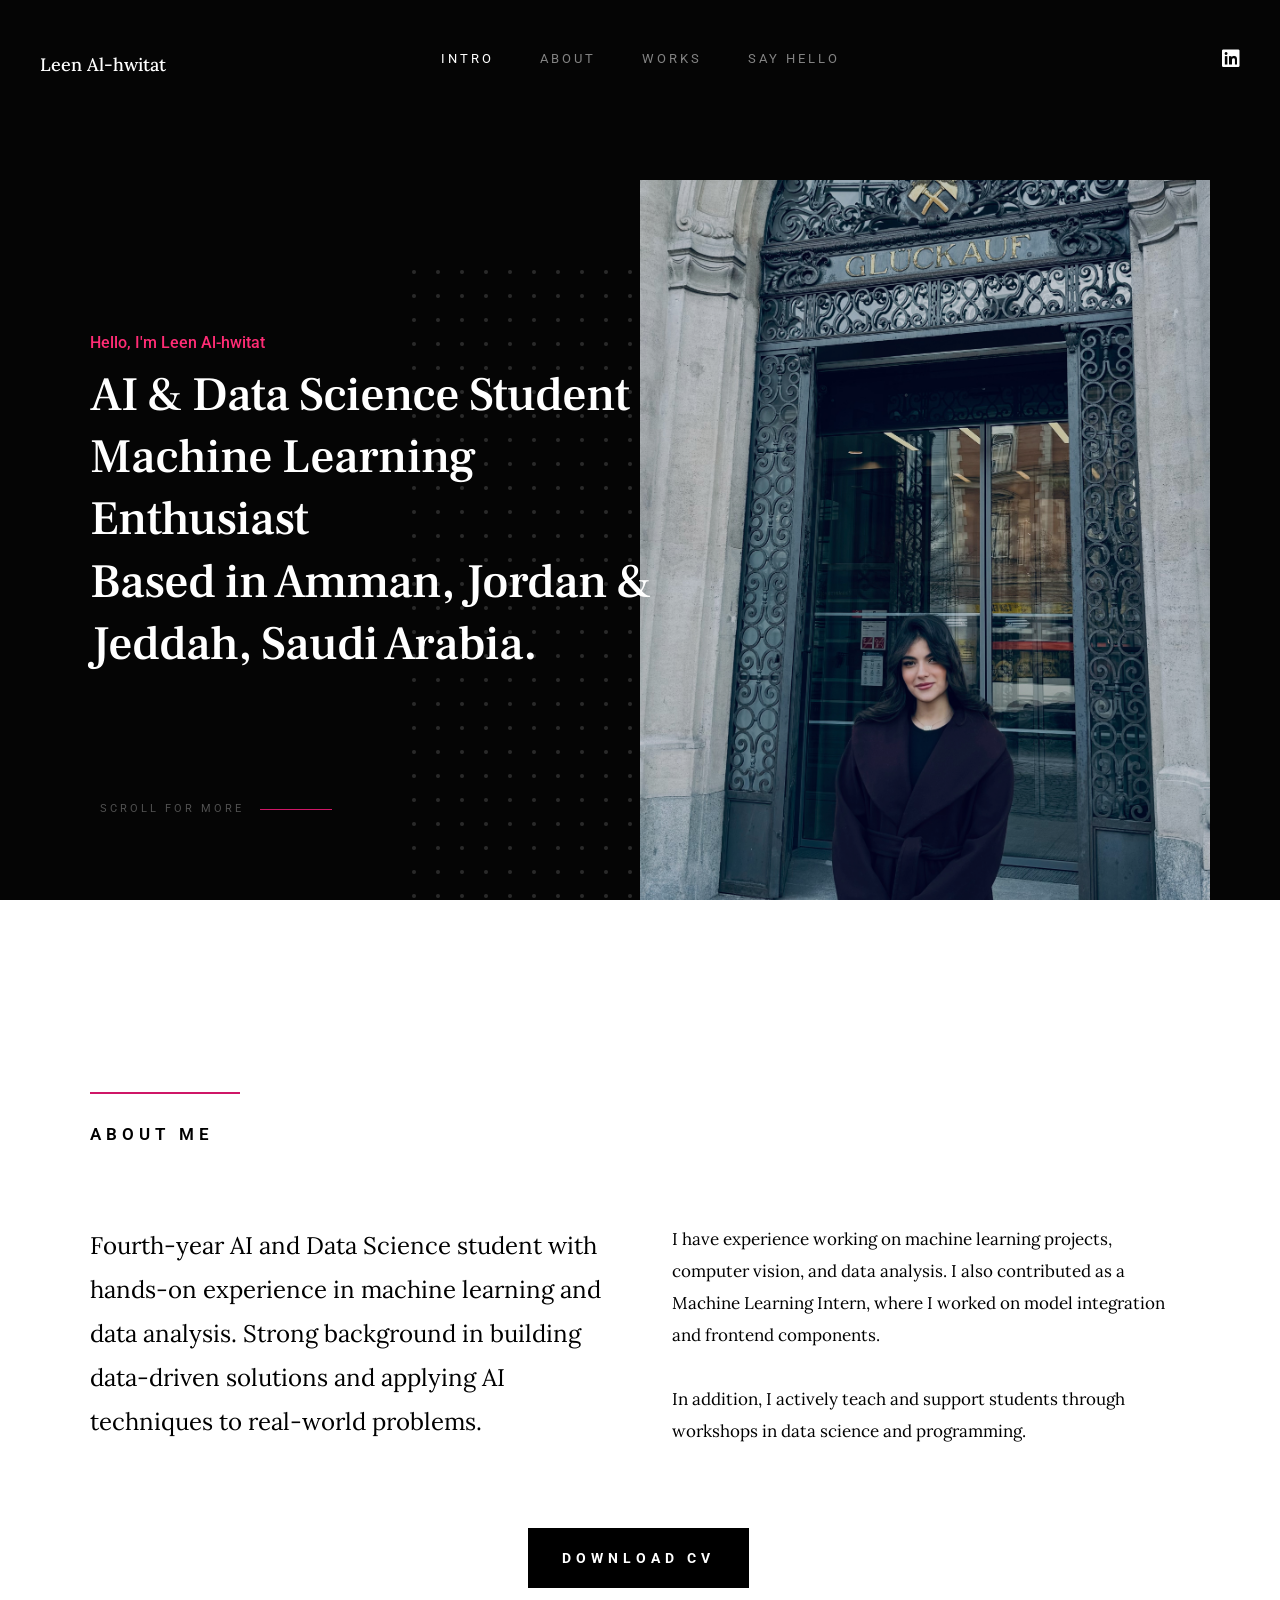
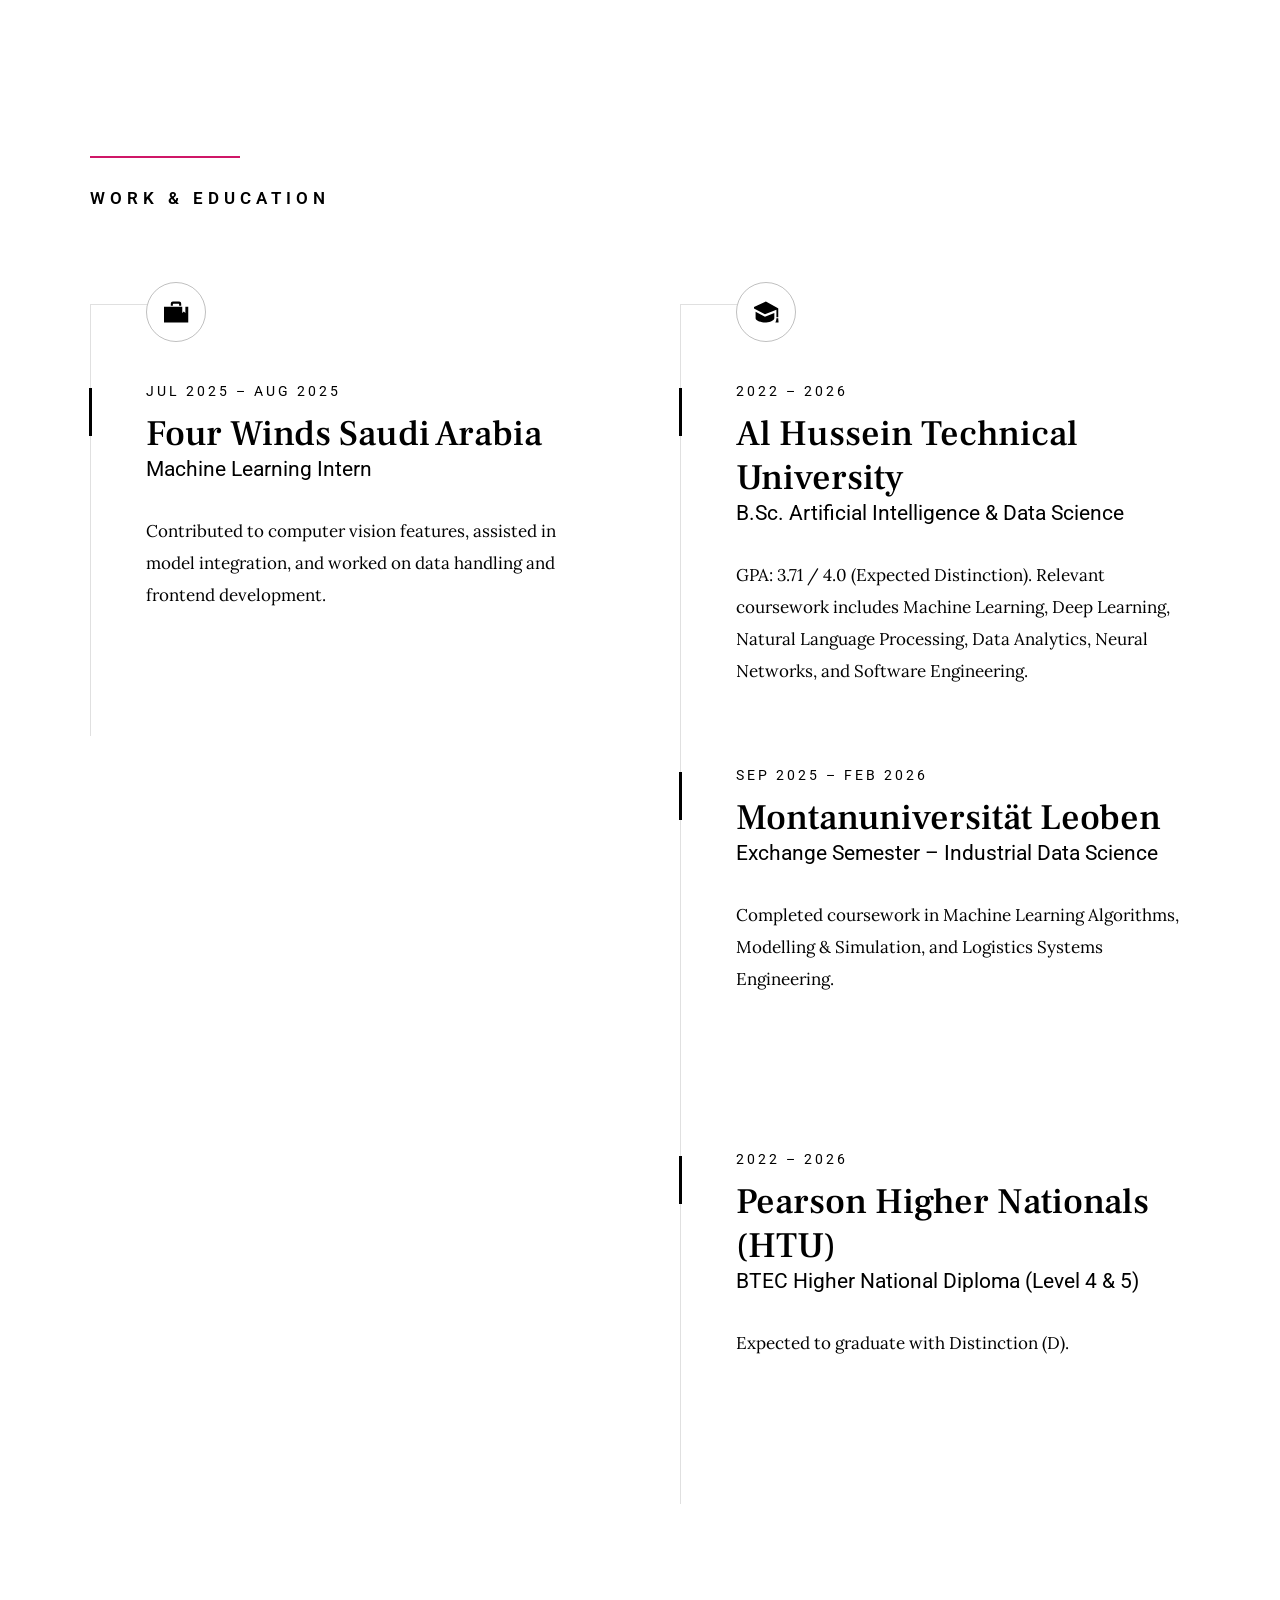
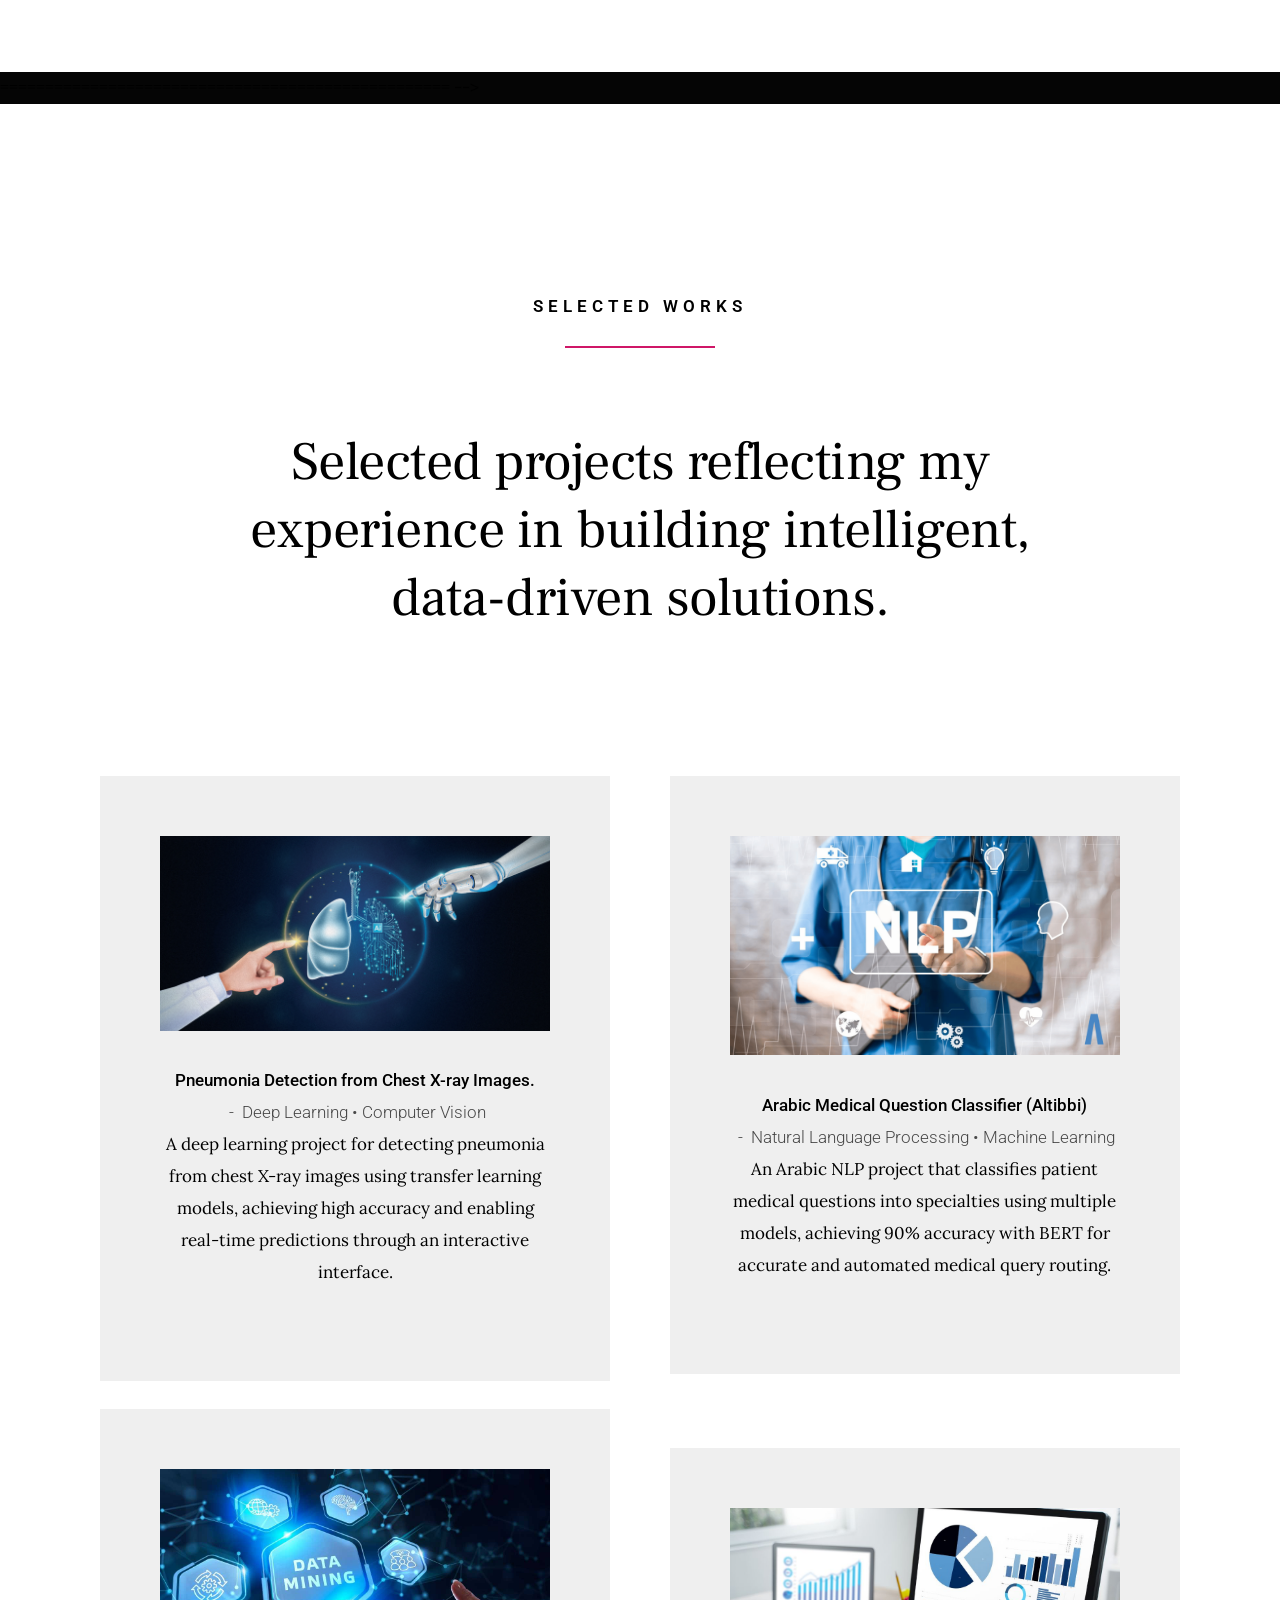
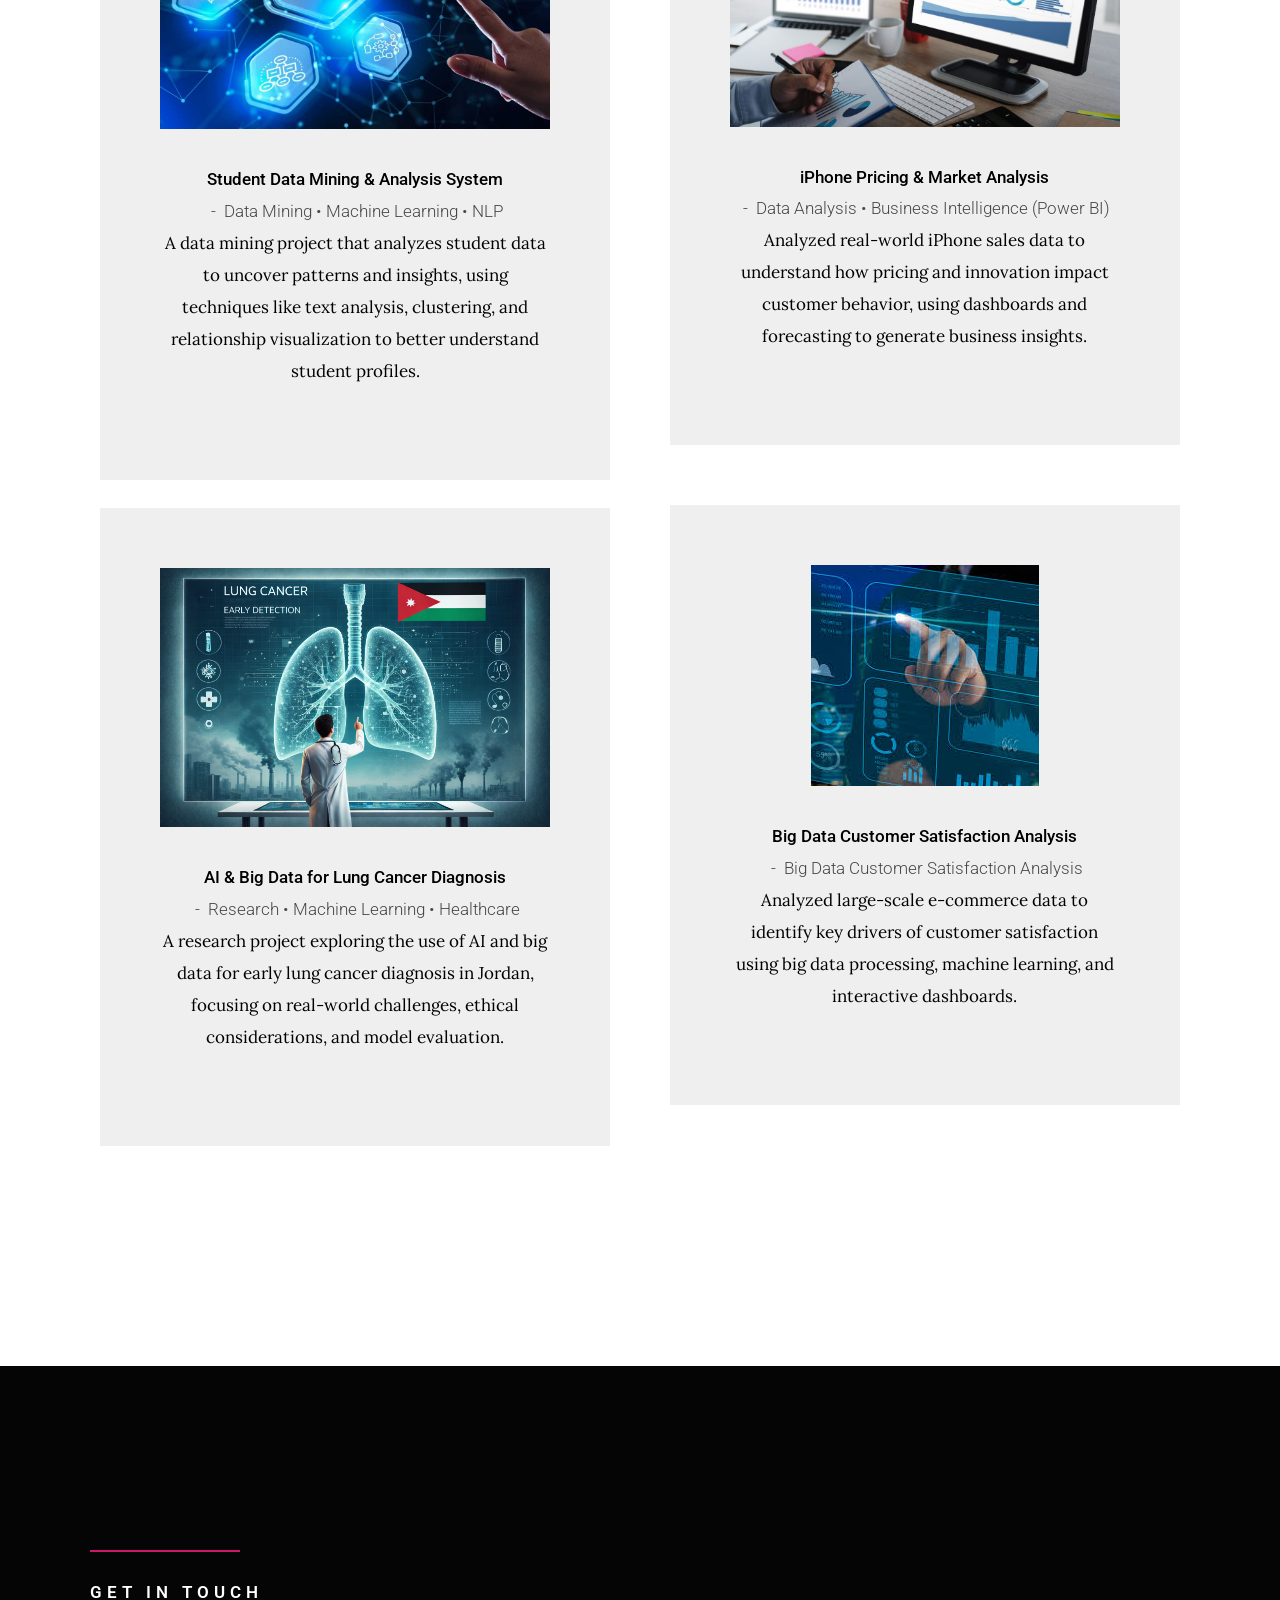
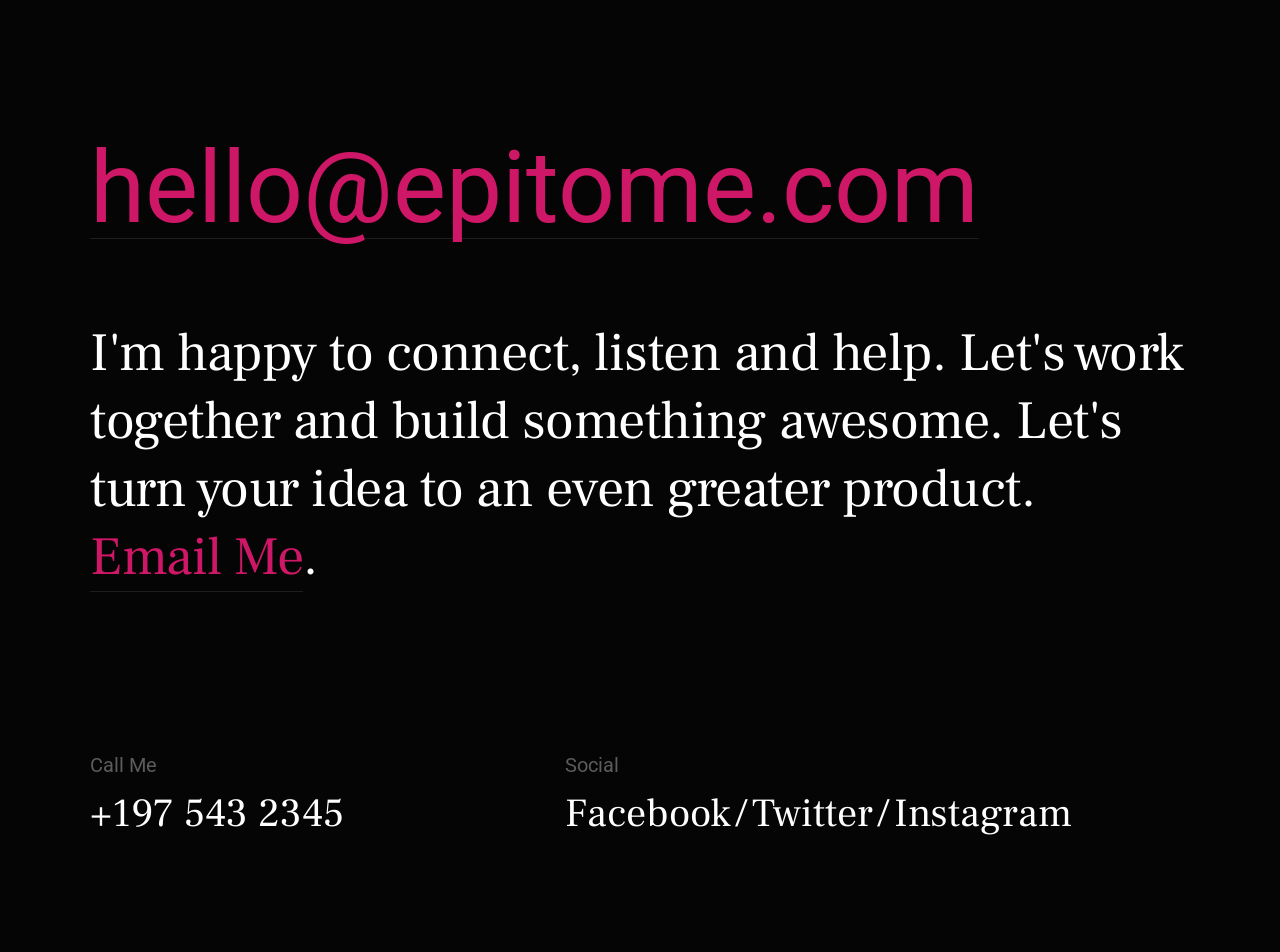
==== commit 50d9834a: "Update index.html" ====
--- a/index.html
+++ b/index.html
@@ -390,26 +390,30 @@
                     <div class="item-folio">
                             
                         <div class="item-folio__thumb">
-                              <a href="images/CRP.png" 
+                              <a href="images/Big-data .jpeg" 
    class="thumb-link" 
-   title="Simba Project" 
+   title="Big Dst Project" 
    data-size="1050x700">
 
-    <img src="images/simba.jpg" alt="">
+    <img src="images/Big-data .jpeg" alt="">
 </a>
        
                             <a href="https://www.behance.net/" class="item-folio__project-link" title="Project link" target="_blank"></a>
                         </div>
                         <div class="item-folio__text">
                             <h4 class="item-folio__title">
-                                Lamp
+                                Big Data Customer Satisfaction Analysis
                             </h4>
                             <p class="item-folio__cat">
-                                Web Design
+                                Big Data Customer Satisfaction Analysis
+                            </p>
+                            <p class="item-folio__desc">
+                                Analyzed large-scale e-commerce data to identify key drivers of customer satisfaction using big data processing, machine learning, and interactive dashboards.
                             </p>
                         </div>
                         <div class="item-folio__caption">
-                            <p>Vero molestiae sed aut natus excepturi. Et tempora numquam. Temporibus iusto quo.Unde dolorem corrupti neque nisi.</p>
+                            <p> Analyzed large-scale e-commerce data to identify key drivers of customer satisfaction using big data processing, machine learning, and interactive dashboards.
+                            </p></p>
                         </div>
                     </div>
                 </div> <!-- end masonry__brick -->
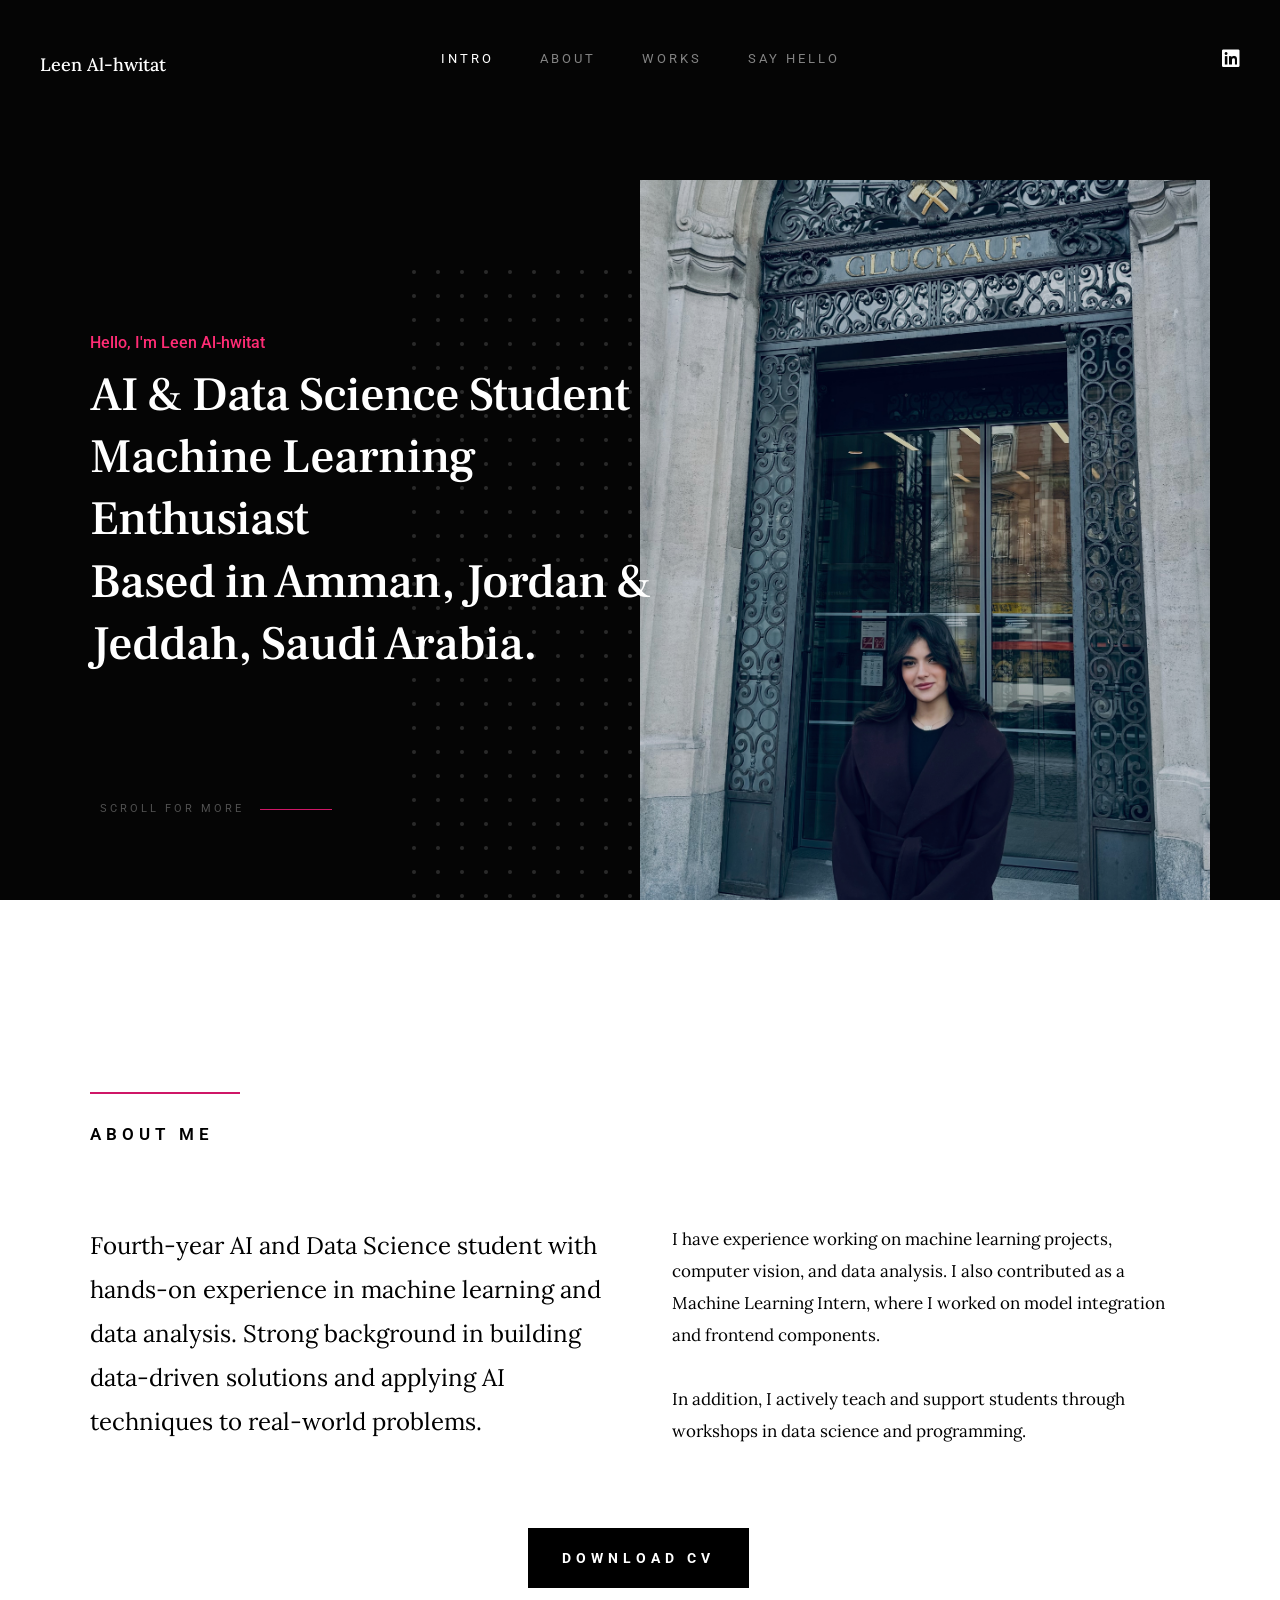
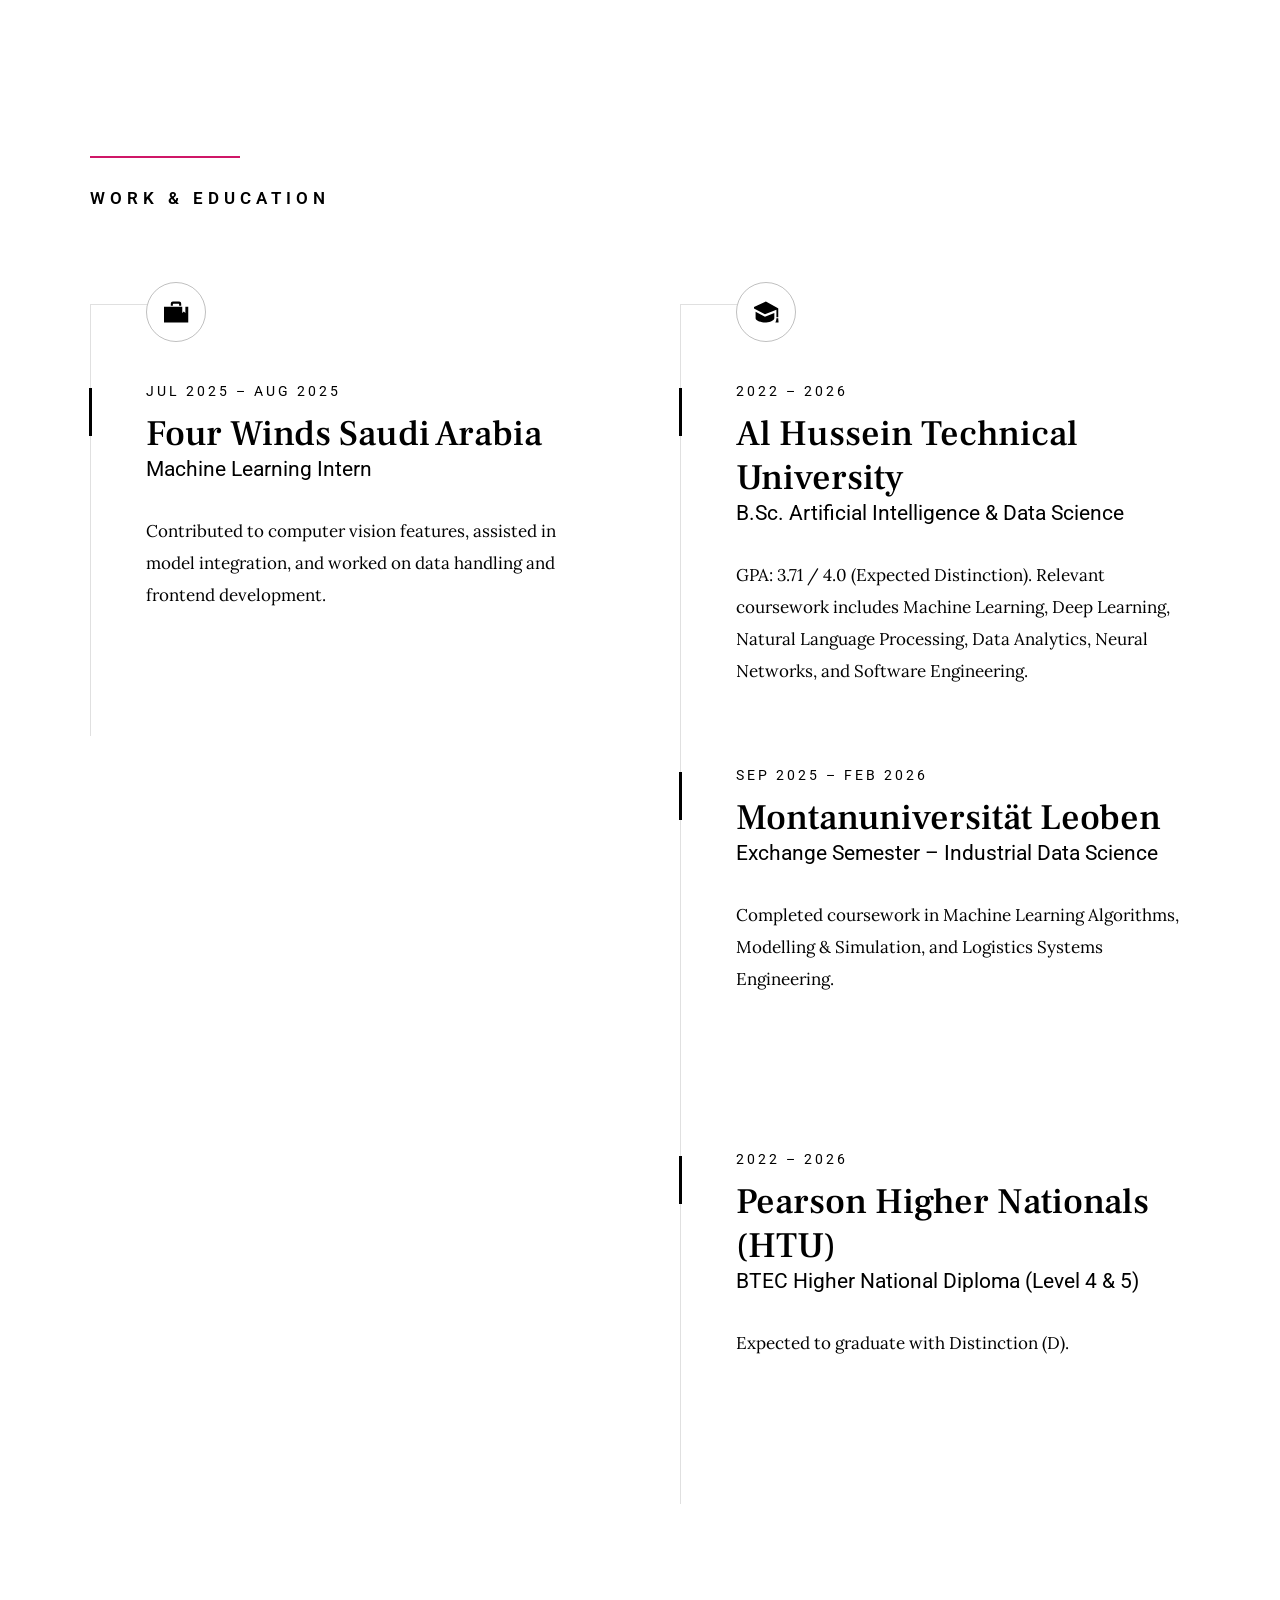
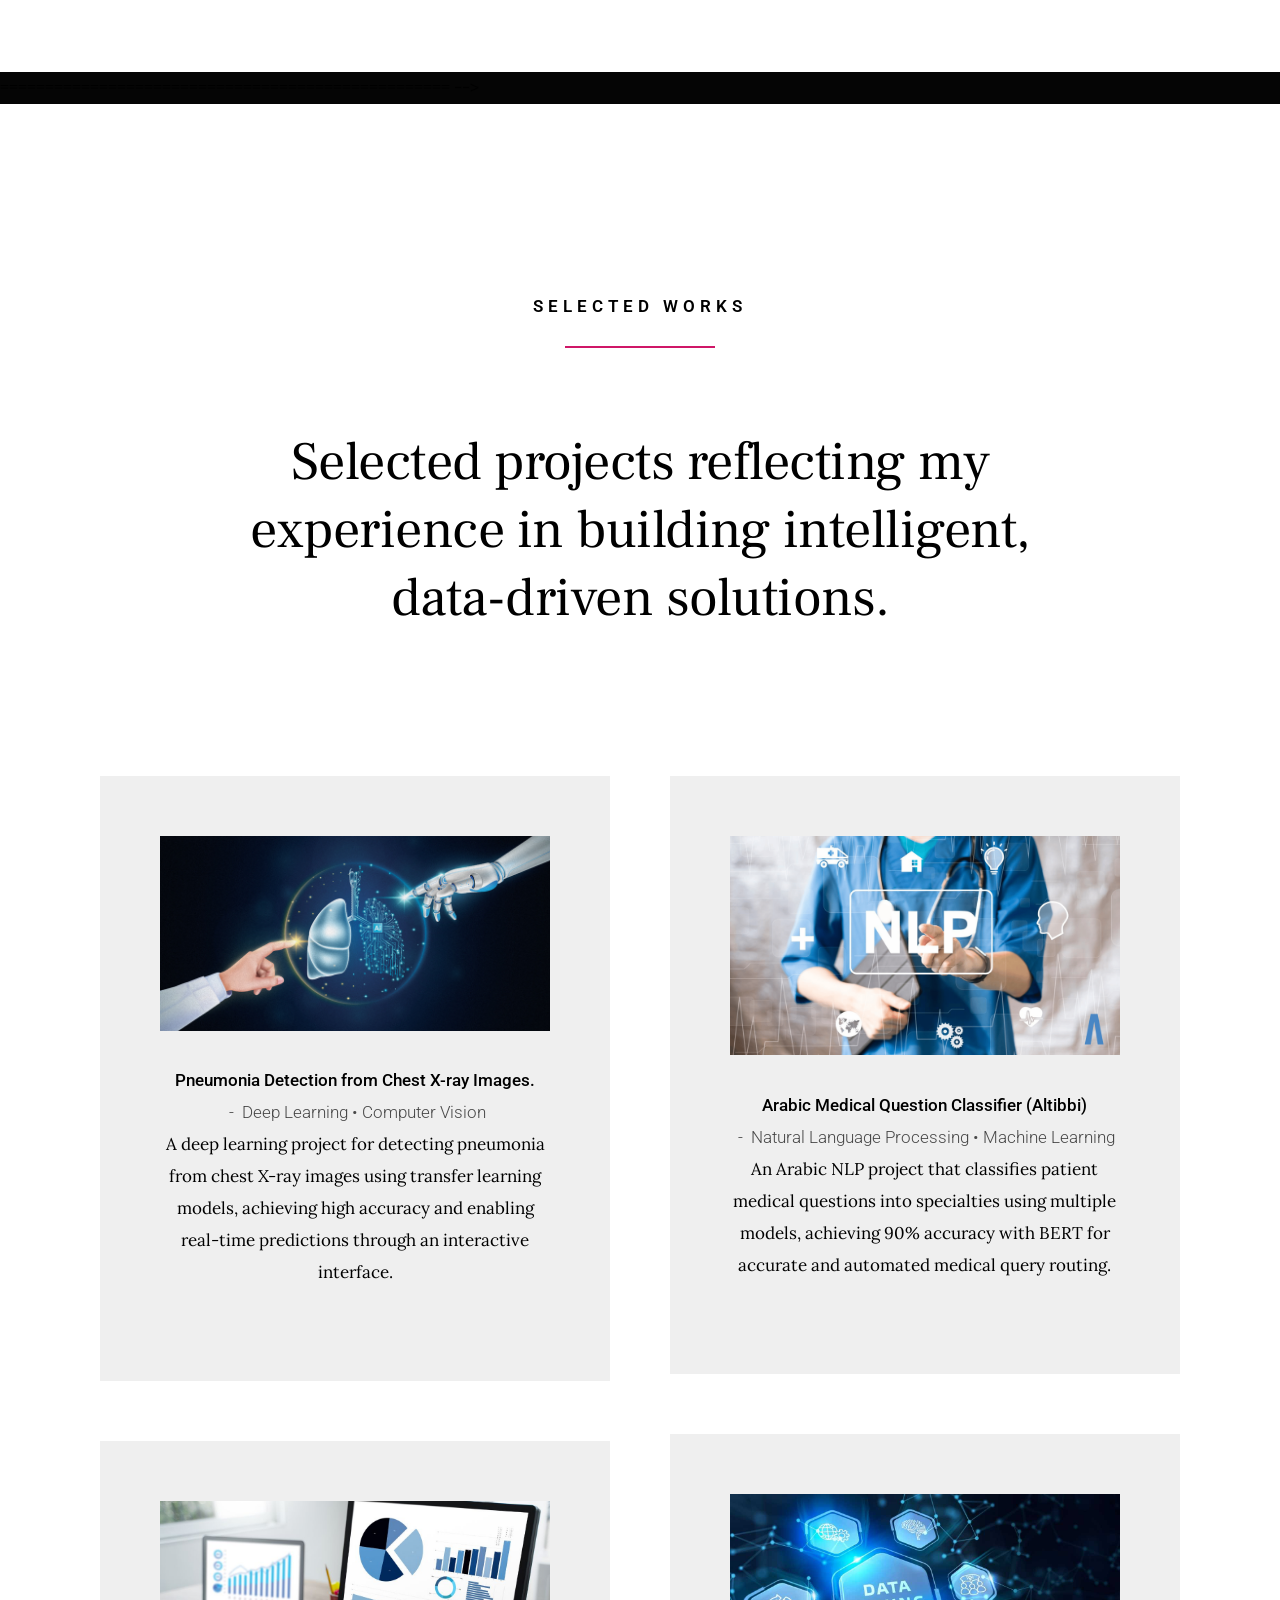
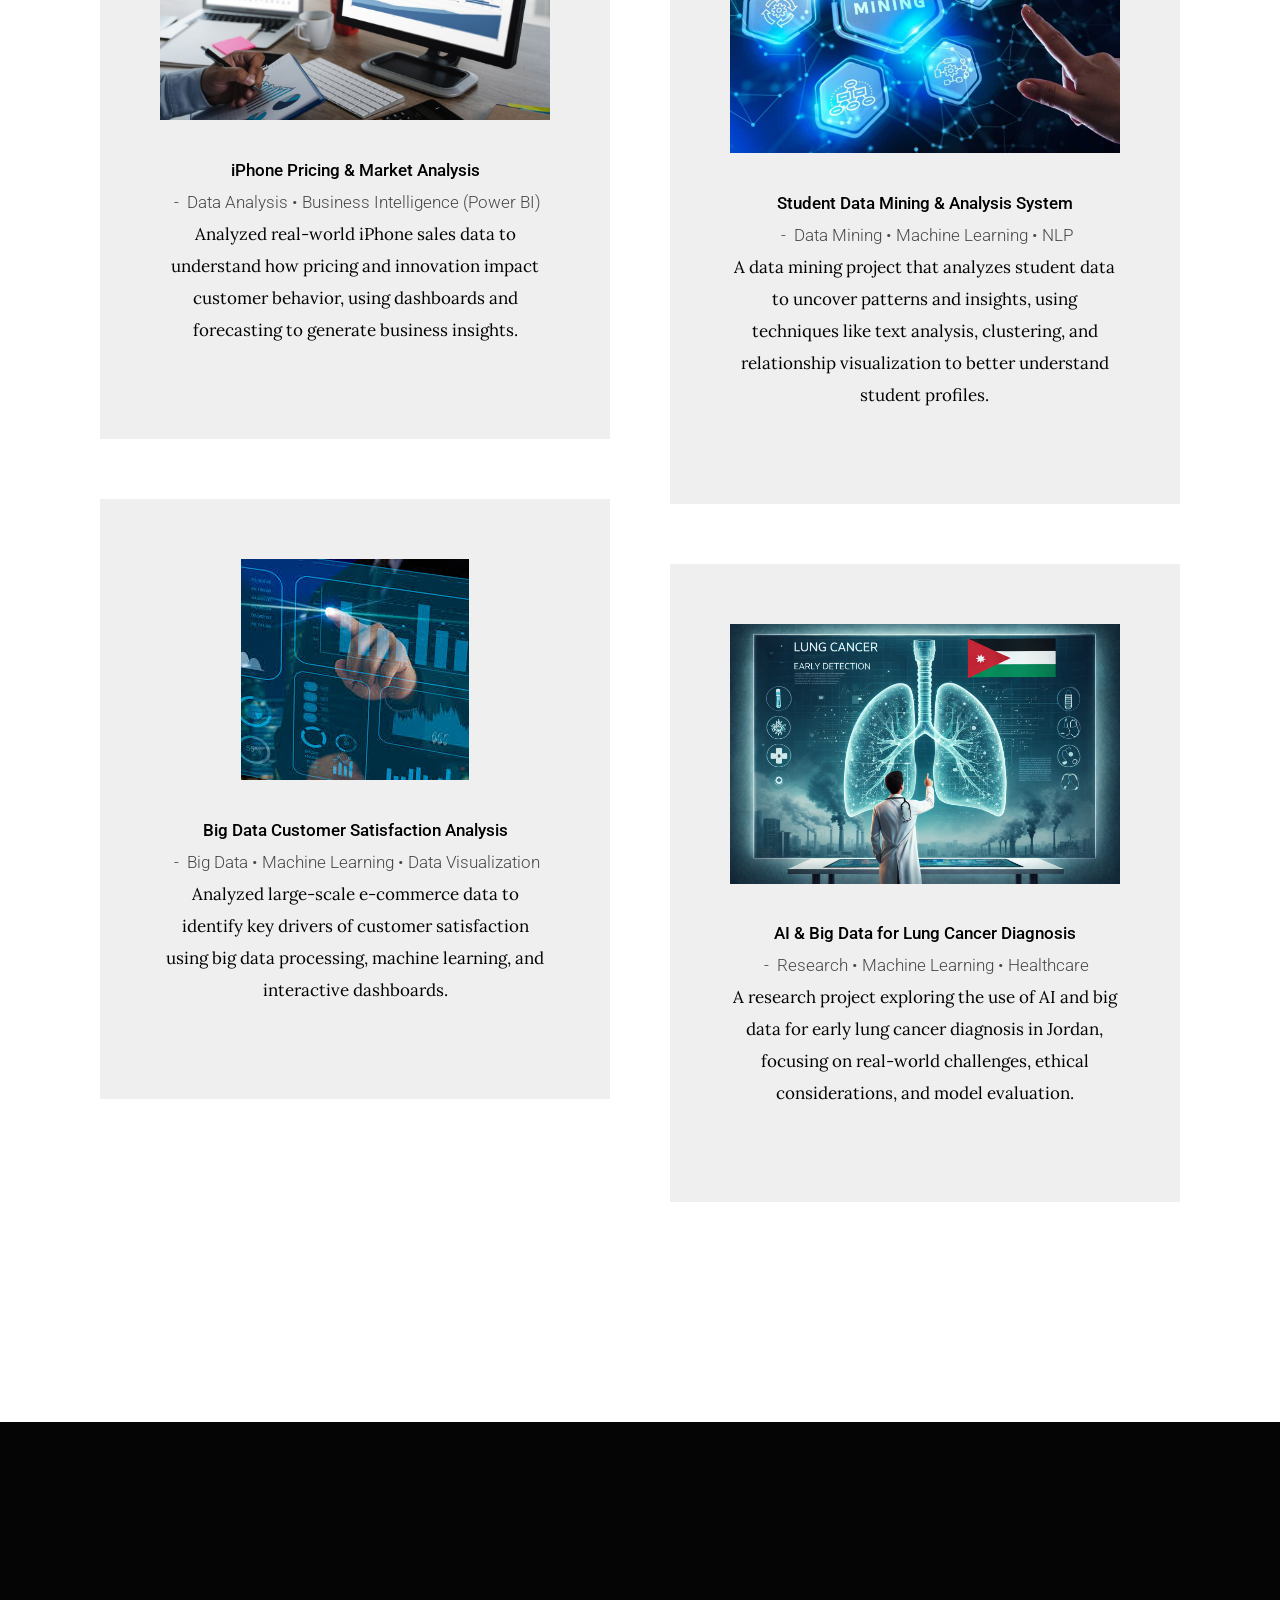
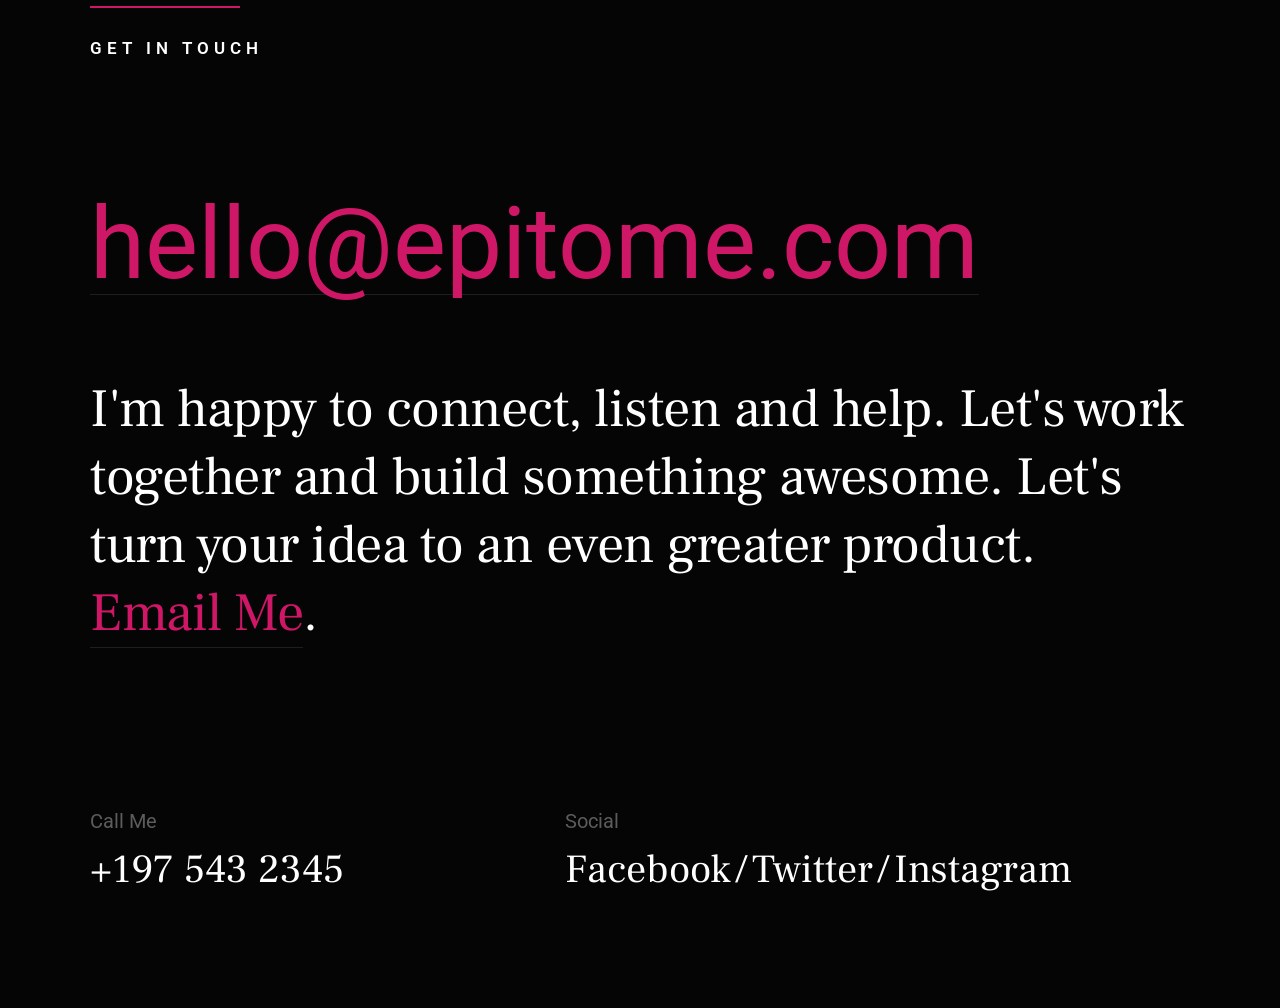
==== commit aa90854e: "Update index.html" ====
--- a/index.html
+++ b/index.html
@@ -398,14 +398,14 @@
     <img src="images/Big-data .jpeg" alt="">
 </a>
        
-                            <a href="https://www.behance.net/" class="item-folio__project-link" title="Project link" target="_blank"></a>
+                            <a href="https://github.com/LEENEMAD/big-data-customer-satisfaction-analysis" class="item-folio__project-link" title="Project link" target="_blank"></a>
                         </div>
                         <div class="item-folio__text">
                             <h4 class="item-folio__title">
                                 Big Data Customer Satisfaction Analysis
                             </h4>
                             <p class="item-folio__cat">
-                                Big Data Customer Satisfaction Analysis
+                                Big Data • Machine Learning • Data Visualization
                             </p>
                             <p class="item-folio__desc">
                                 Analyzed large-scale e-commerce data to identify key drivers of customer satisfaction using big data processing, machine learning, and interactive dashboards.
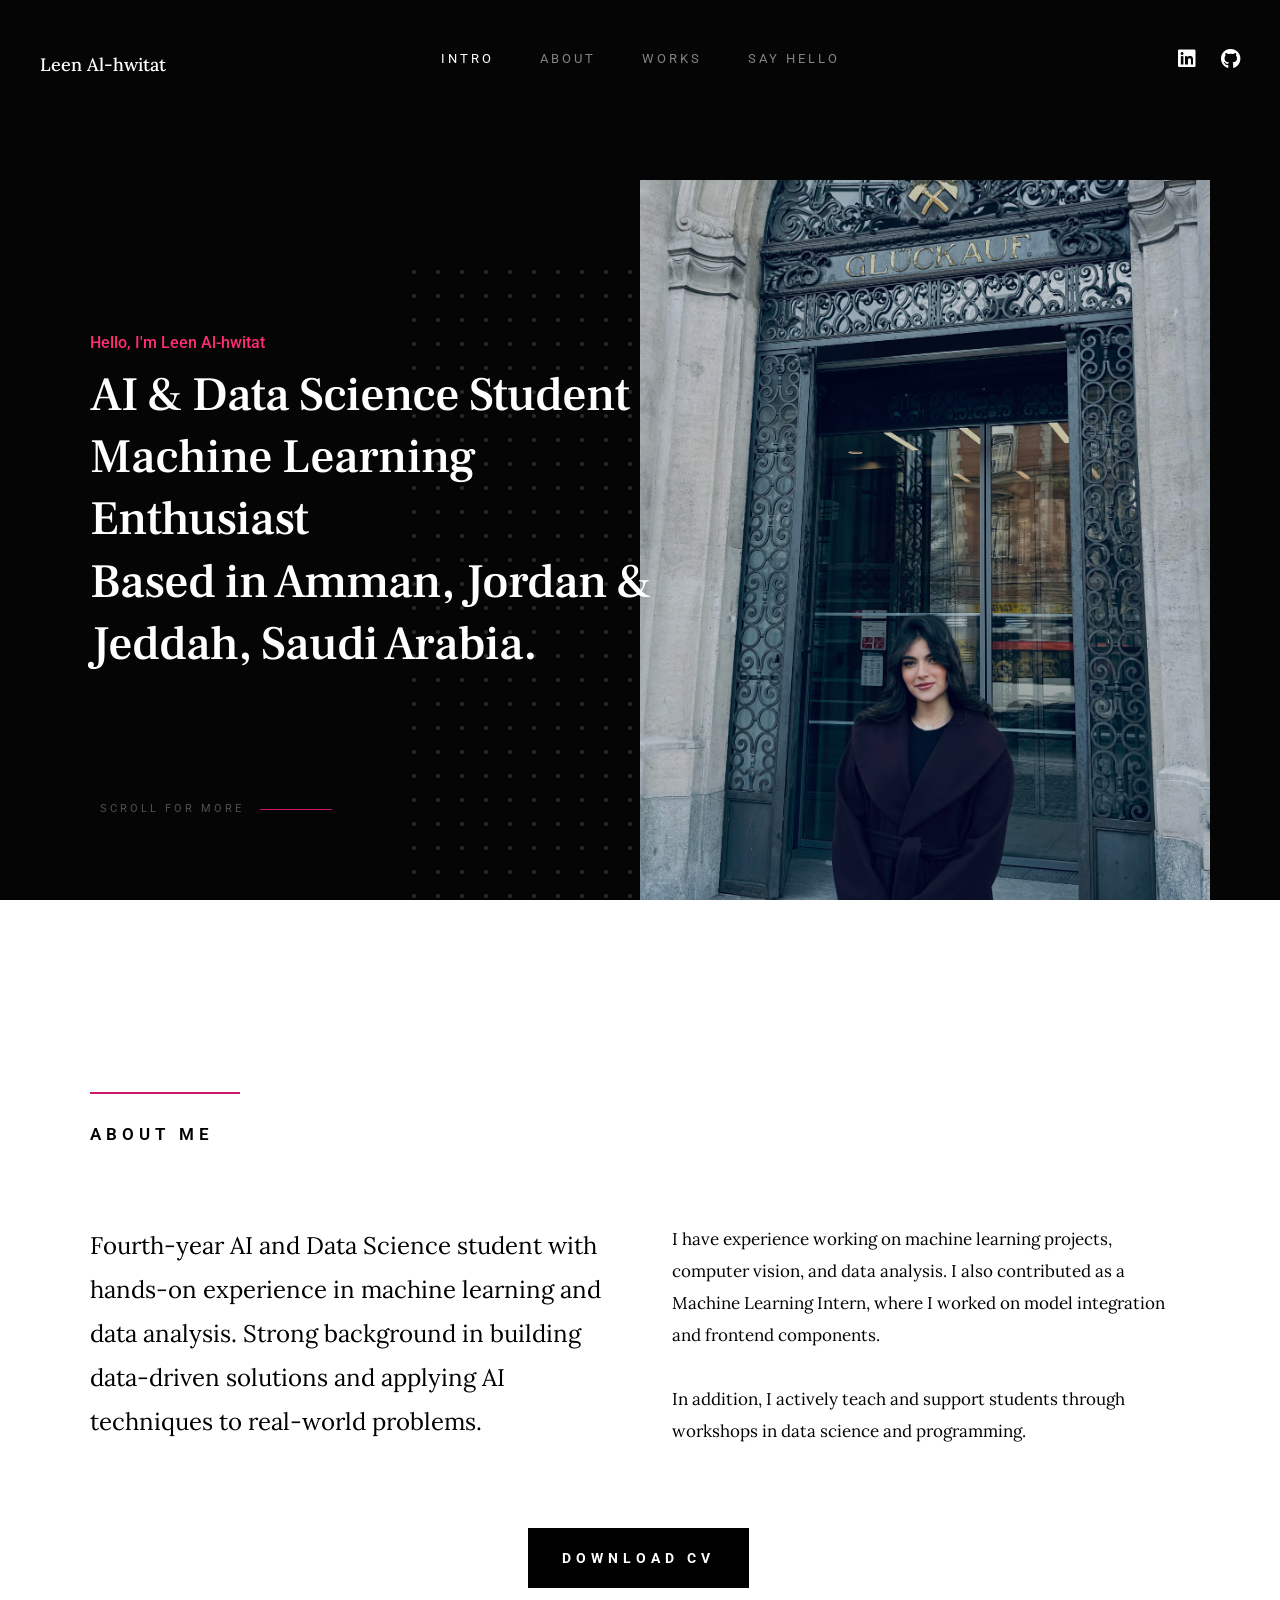
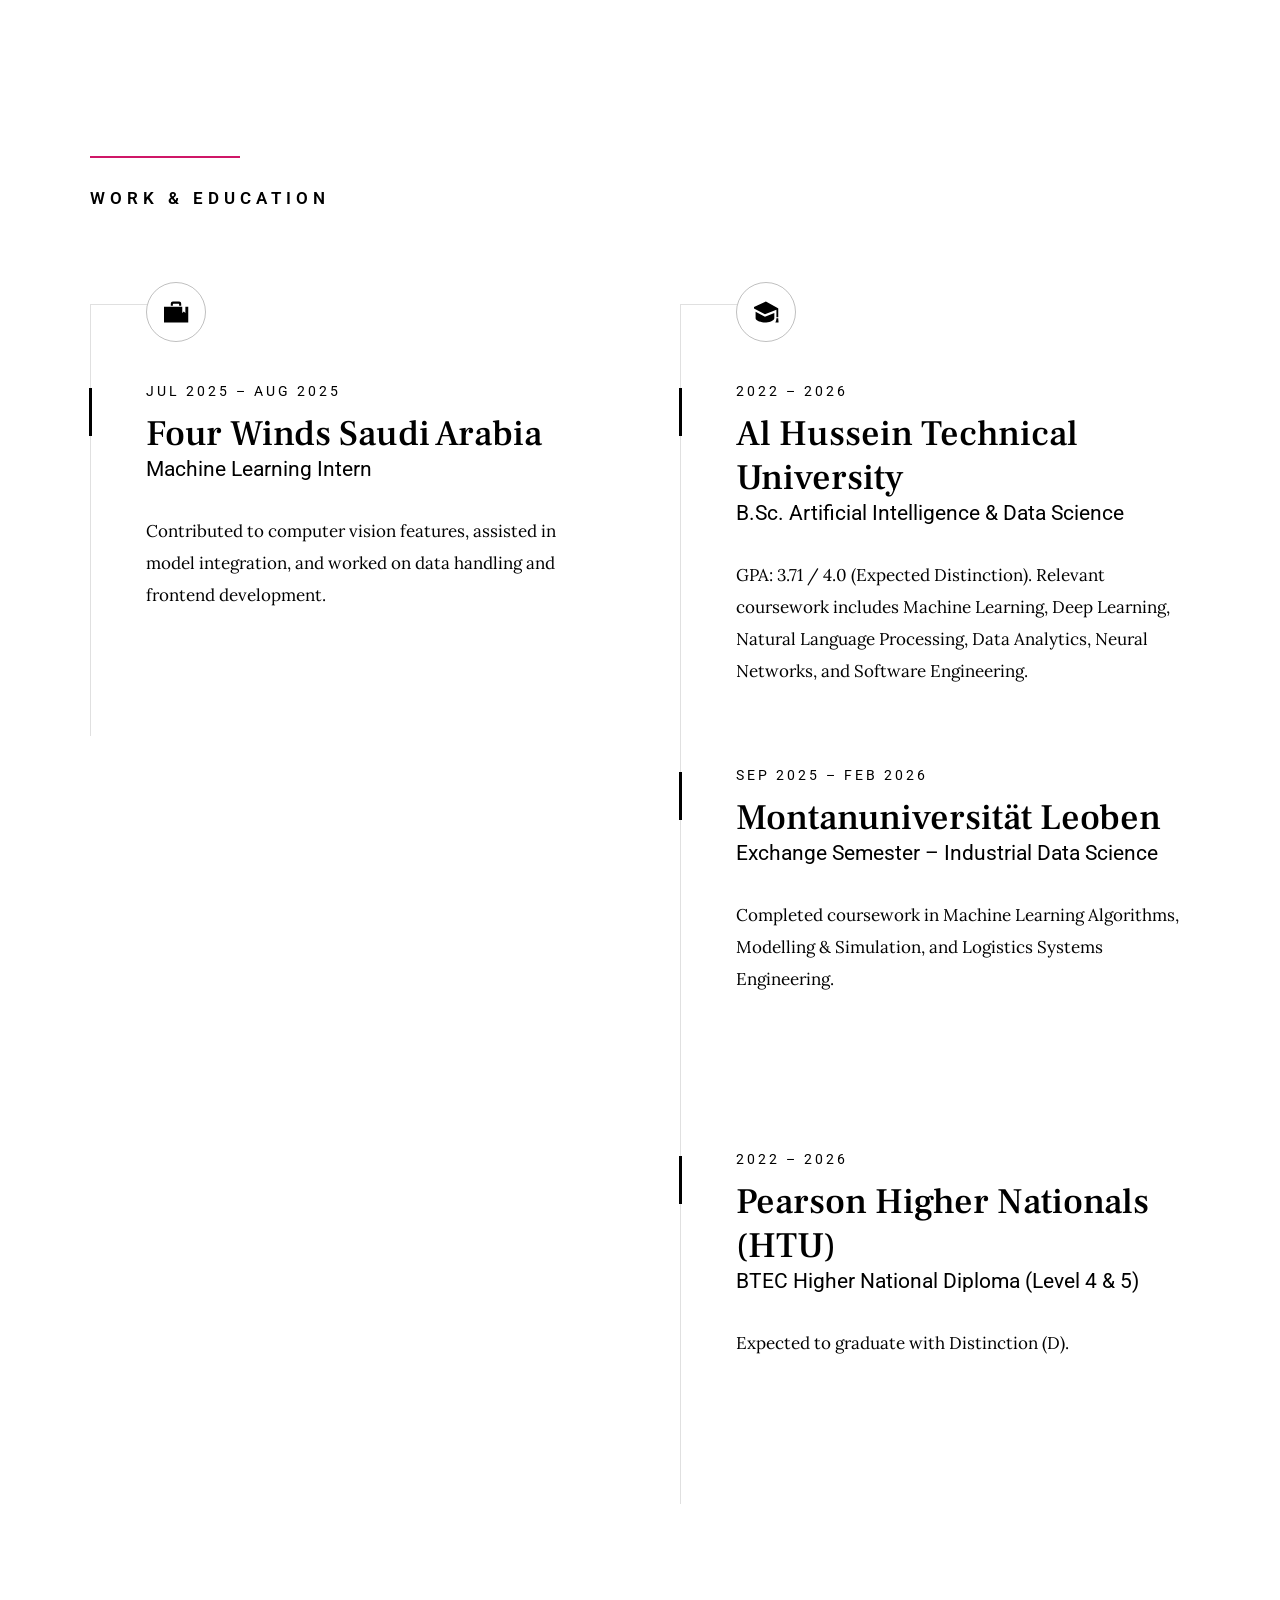
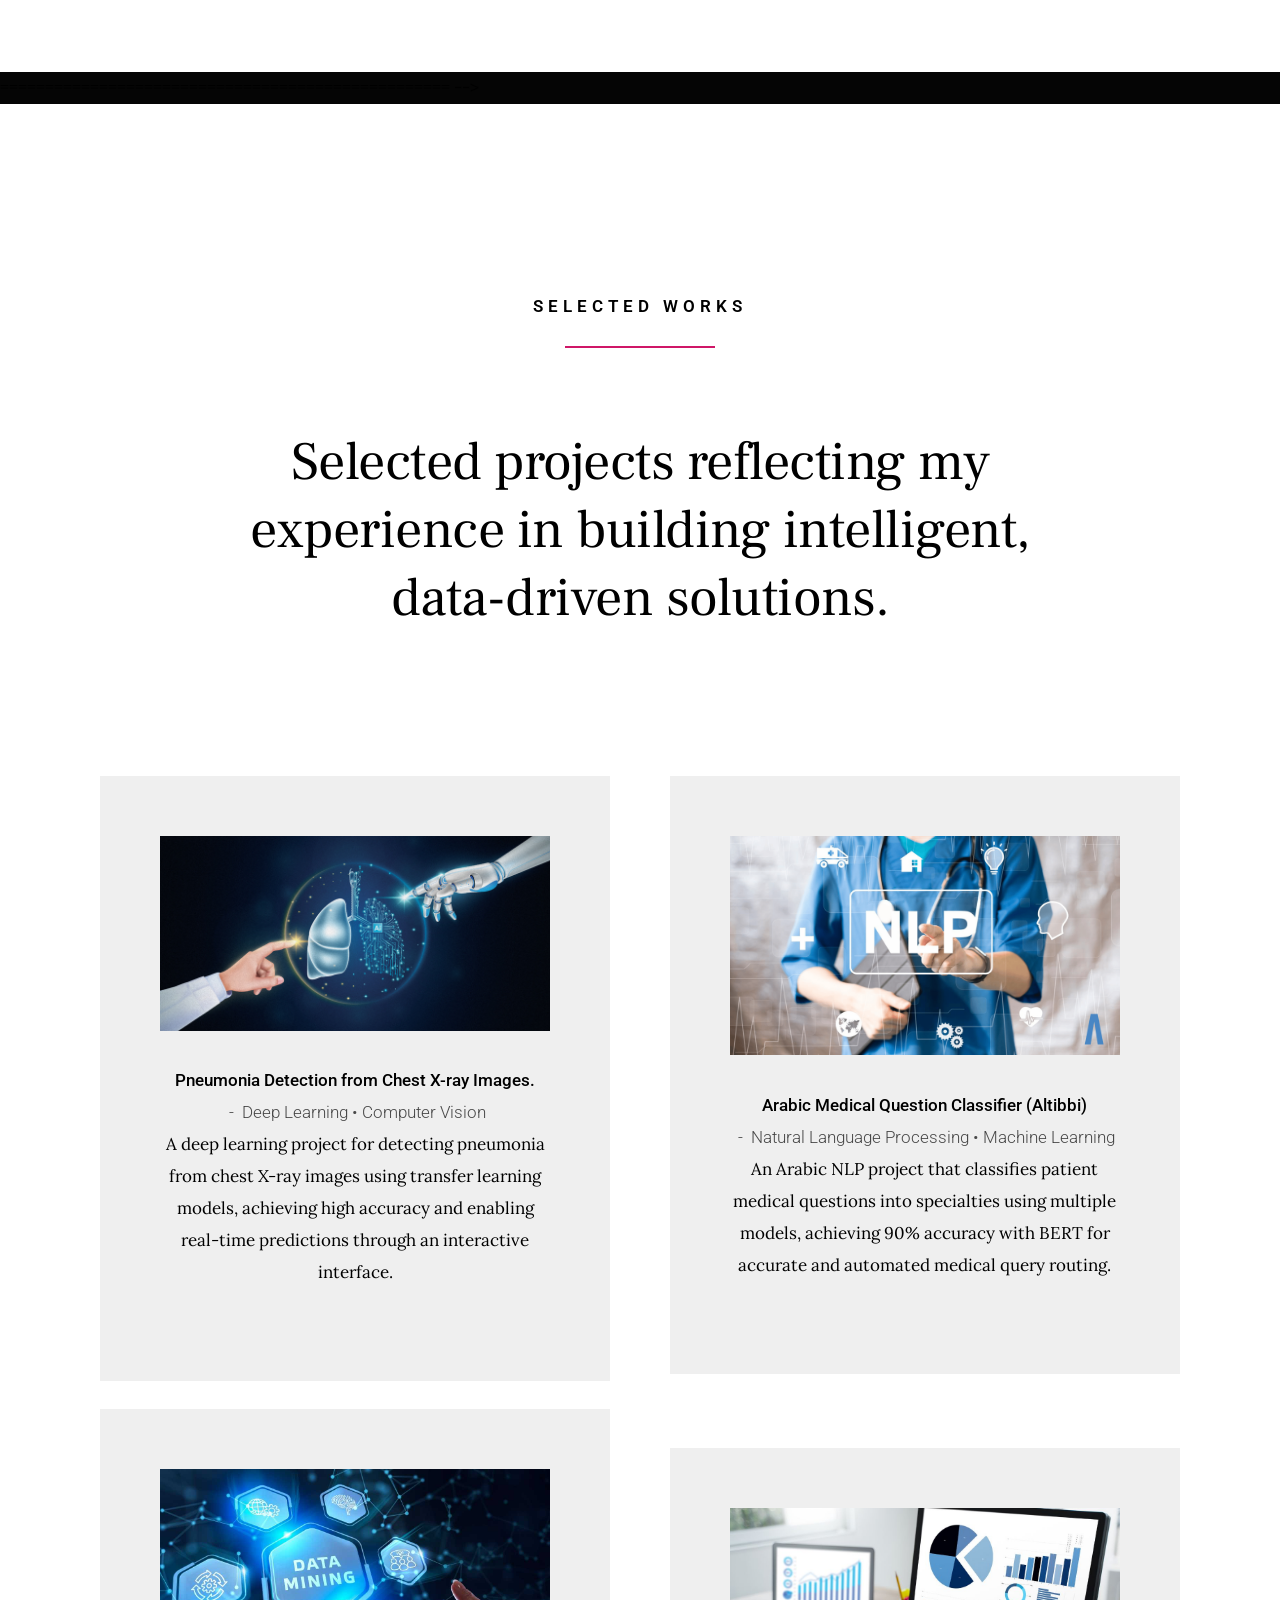
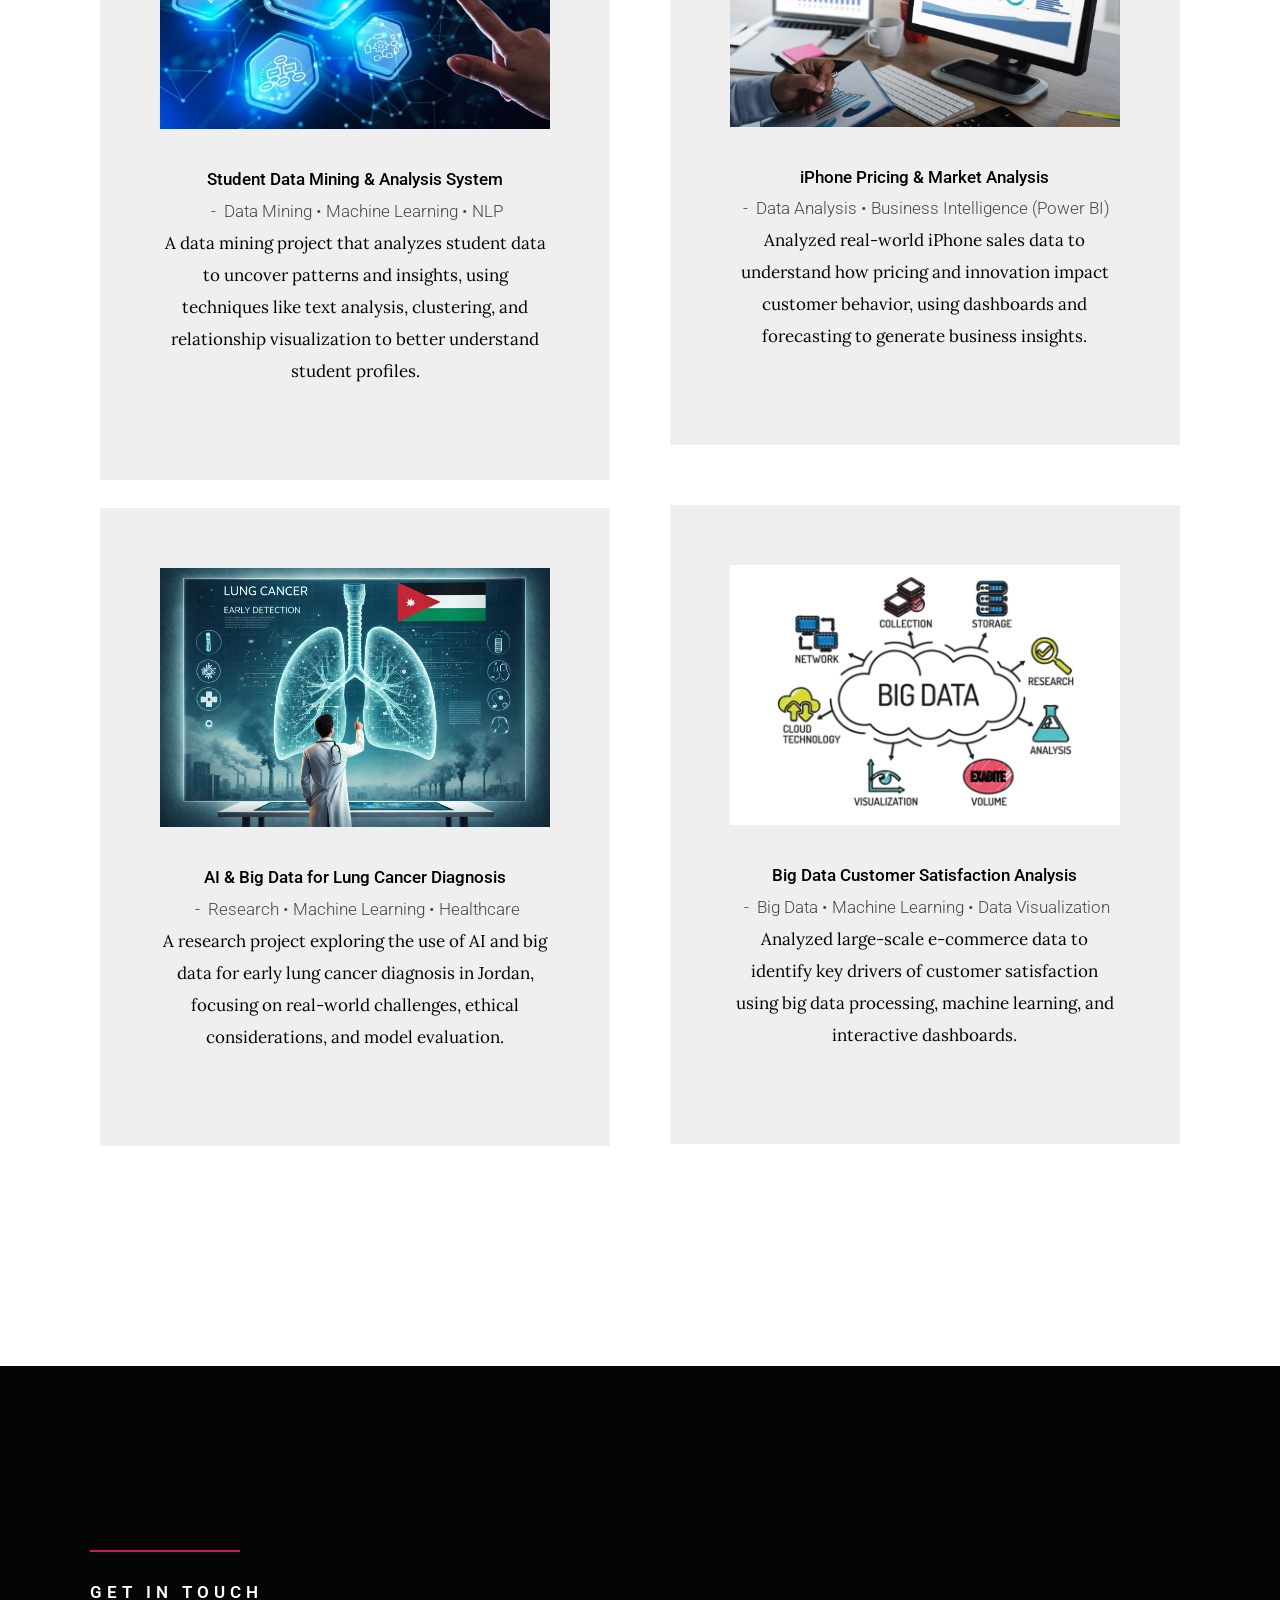
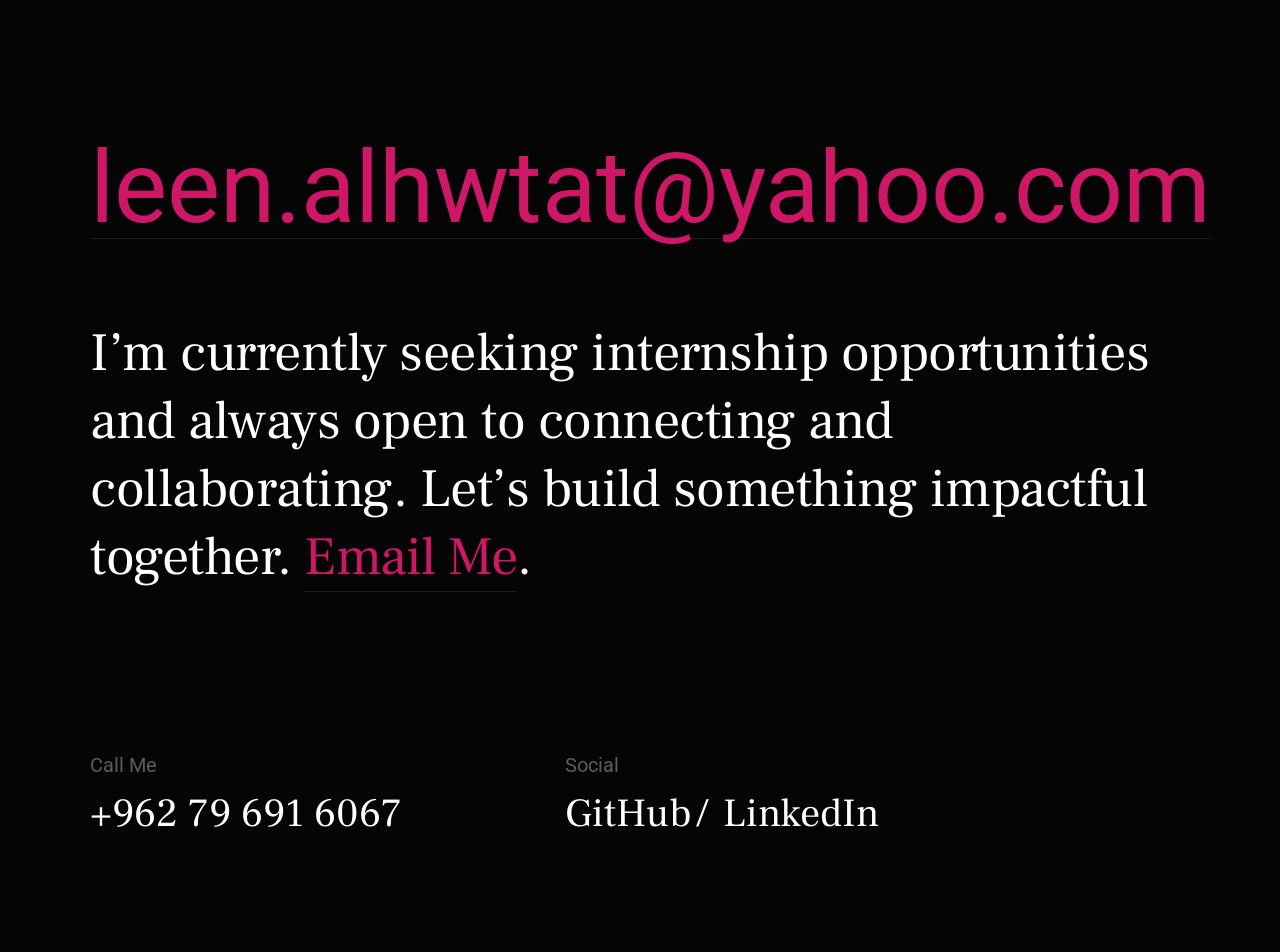
==== commit 94b595a8: "Update index.html" ====
--- a/index.html
+++ b/index.html
@@ -61,6 +61,11 @@
                 <li>
                     <a href="https://www.linkedin.com/in/leen-al-hwitat-414799289" target="_blank">
                         <i class="fab fa-linkedin"></i>
+                    </a>
+                </li>
+                <li>
+                    <a href="https://github.com/YOUR_USERNAME" target="_blank">
+                        <i class="fab fa-github"></i>
                     </a>
                 </li>
             </ul>
@@ -390,12 +395,12 @@
                     <div class="item-folio">
                             
                         <div class="item-folio__thumb">
-                              <a href="images/Big-data .jpeg" 
+                              <a href="images/BigData.png" 
    class="thumb-link" 
-   title="Big Dst Project" 
+   title="Big Data Project" 
    data-size="1050x700">
 
-    <img src="images/Big-data .jpeg" alt="">
+    <img src="images/BigData.png" alt="">
 </a>
        
                             <a href="https://github.com/LEENEMAD/big-data-customer-satisfaction-analysis" class="item-folio__project-link" title="Project link" target="_blank"></a>
@@ -470,13 +475,12 @@
         <div class="row contact-main" data-aos="fade-up">
             <div class="column large-full">
                 <p class="contact-email">
-                    <a href="mailto:#0">hello@epitome.com</a>
+                    <a href="mailto:leen.alhwtat@yahoo.com">leen.alhwtat@yahoo.com</a>
                 </p>
 
                 <p class="section-desc">
-                I'm happy to connect, listen and help. Let's work together and build
-                something awesome. Let's turn your idea to an even greater product.
-                <a href="mailto:#0">Email Me</a>.
+                    I’m currently seeking internship opportunities and always open to connecting and collaborating. Let’s build something impactful together.
+                <a href="mailto:leen.alhwtat@yahoo.com">Email Me</a>.
                 </p>
             </div>
         </div>
@@ -485,19 +489,24 @@
 
             <div class="column large-5 medium-full contact-phone">
                 <h4>Call Me</h4>
-                <a href="tel:197-543-2345">+197 543 2345</a>
+                <a href="tel:+962796916067">+962 79 691 6067</a>
             </div>
 
             <div class="column large-7 medium-full contact-social">
                 <h4>Social</h4>
                 <ul>
-                    <li><a href="#0" title="Facebook">Facebook</a></li>
-                    <li><a href="#0" title="Twitter">Twitter</a></li>
-                    <li><a href="#0" title="Instagram">Instagram</a></li>
+                    <li>
+                        <a href="https://github.com/LEENEMAD" target="_blank" title="GitHub">
+                            GitHub
+                        </a>
+                    </li>
+                    <li>
+                        <a href="https://www.linkedin.com/in/leen-al-hwitat-414799289" target="_blank" title="LinkedIn">
+                            LinkedIn
+                        </a>
+                    </li>
                 </ul>
-            </div>
-
-        </div> <!-- end contact-infos -->
+            </div><!-- end contact-infos -->
 
     </section> <!-- end s-contact -->
     
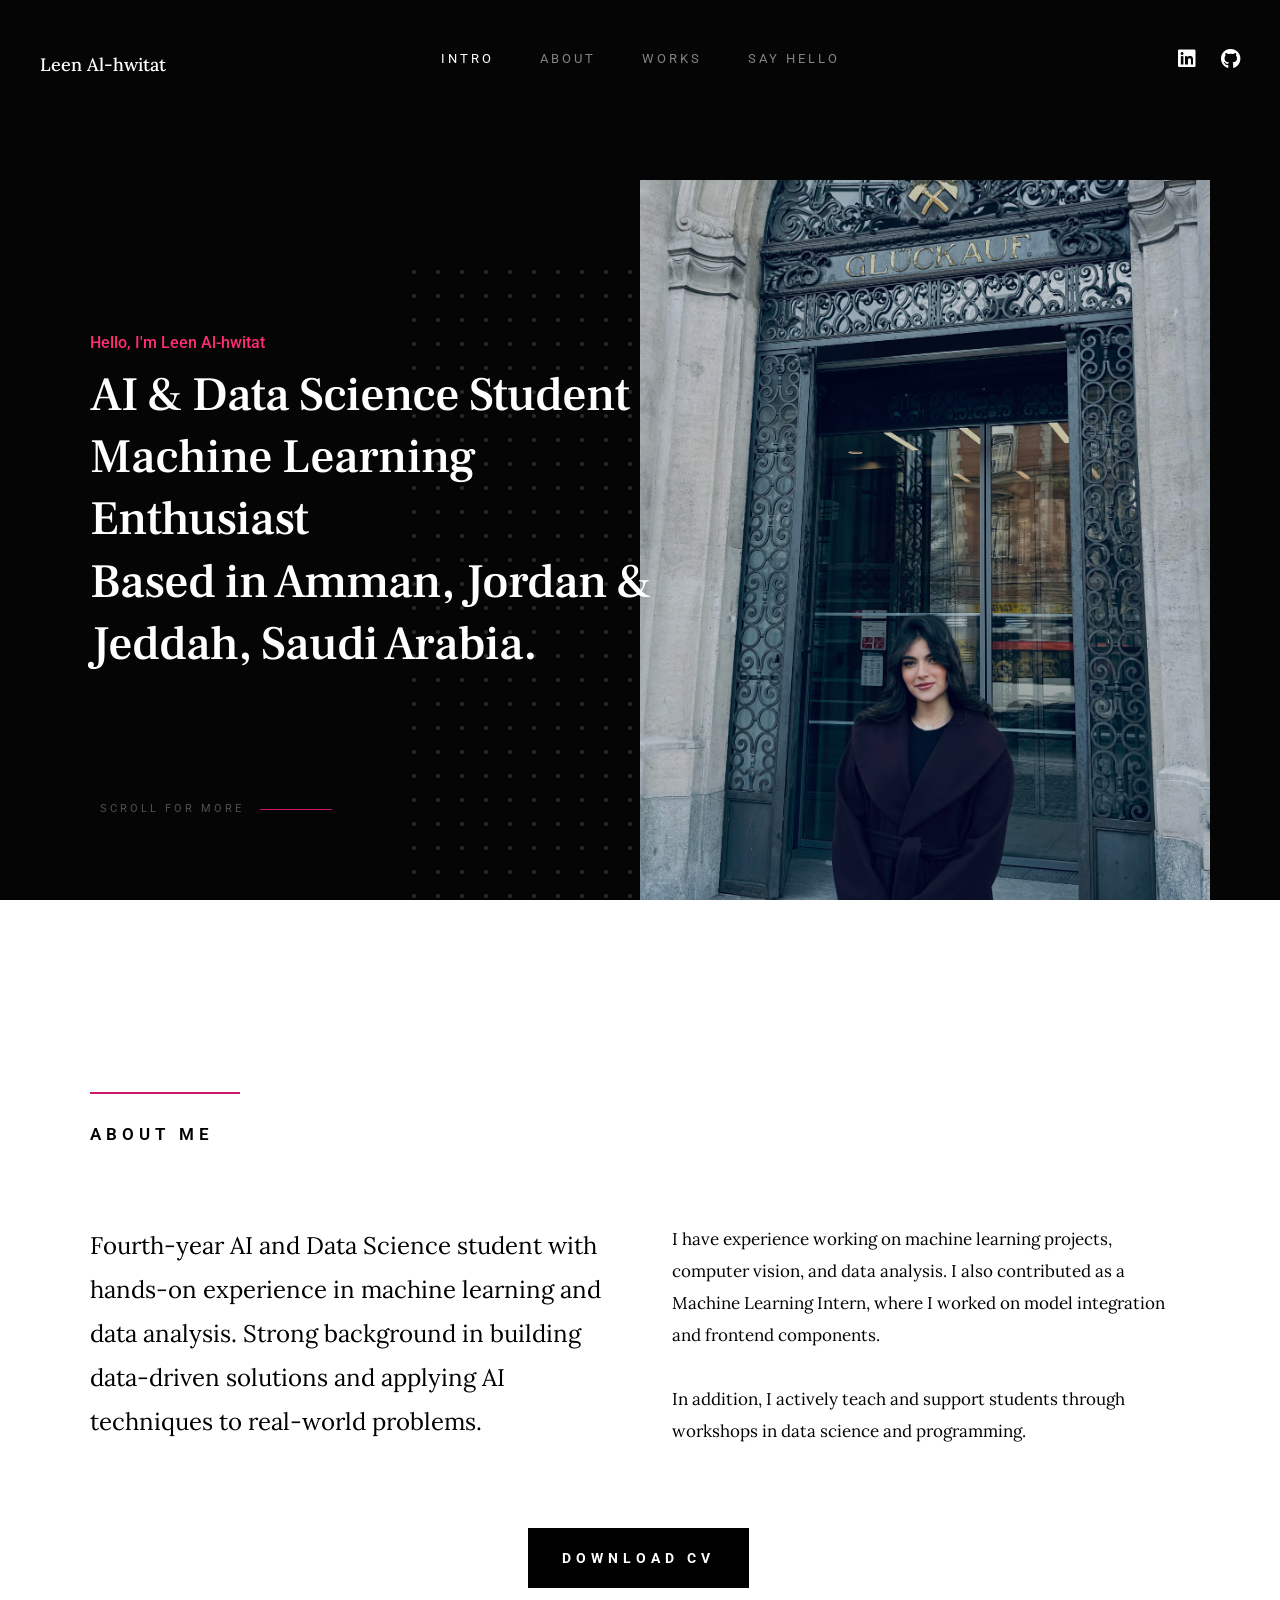
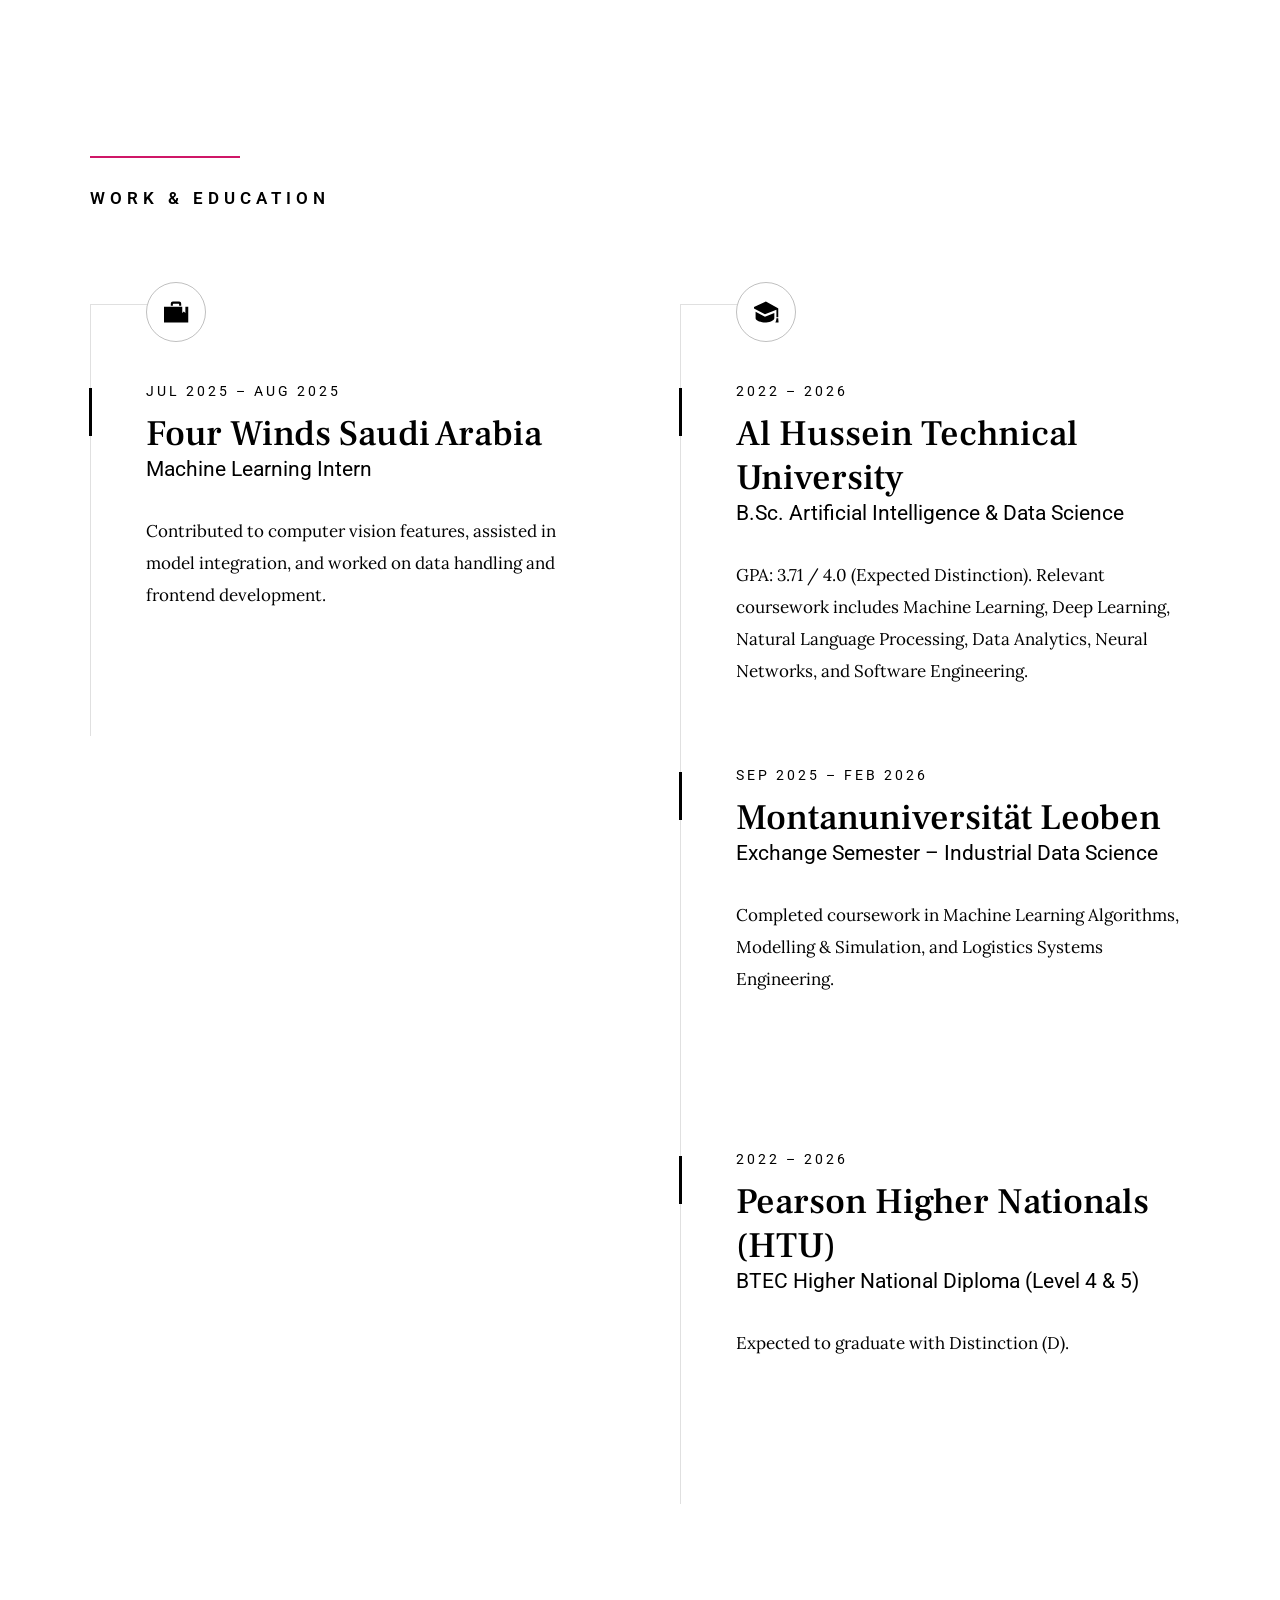
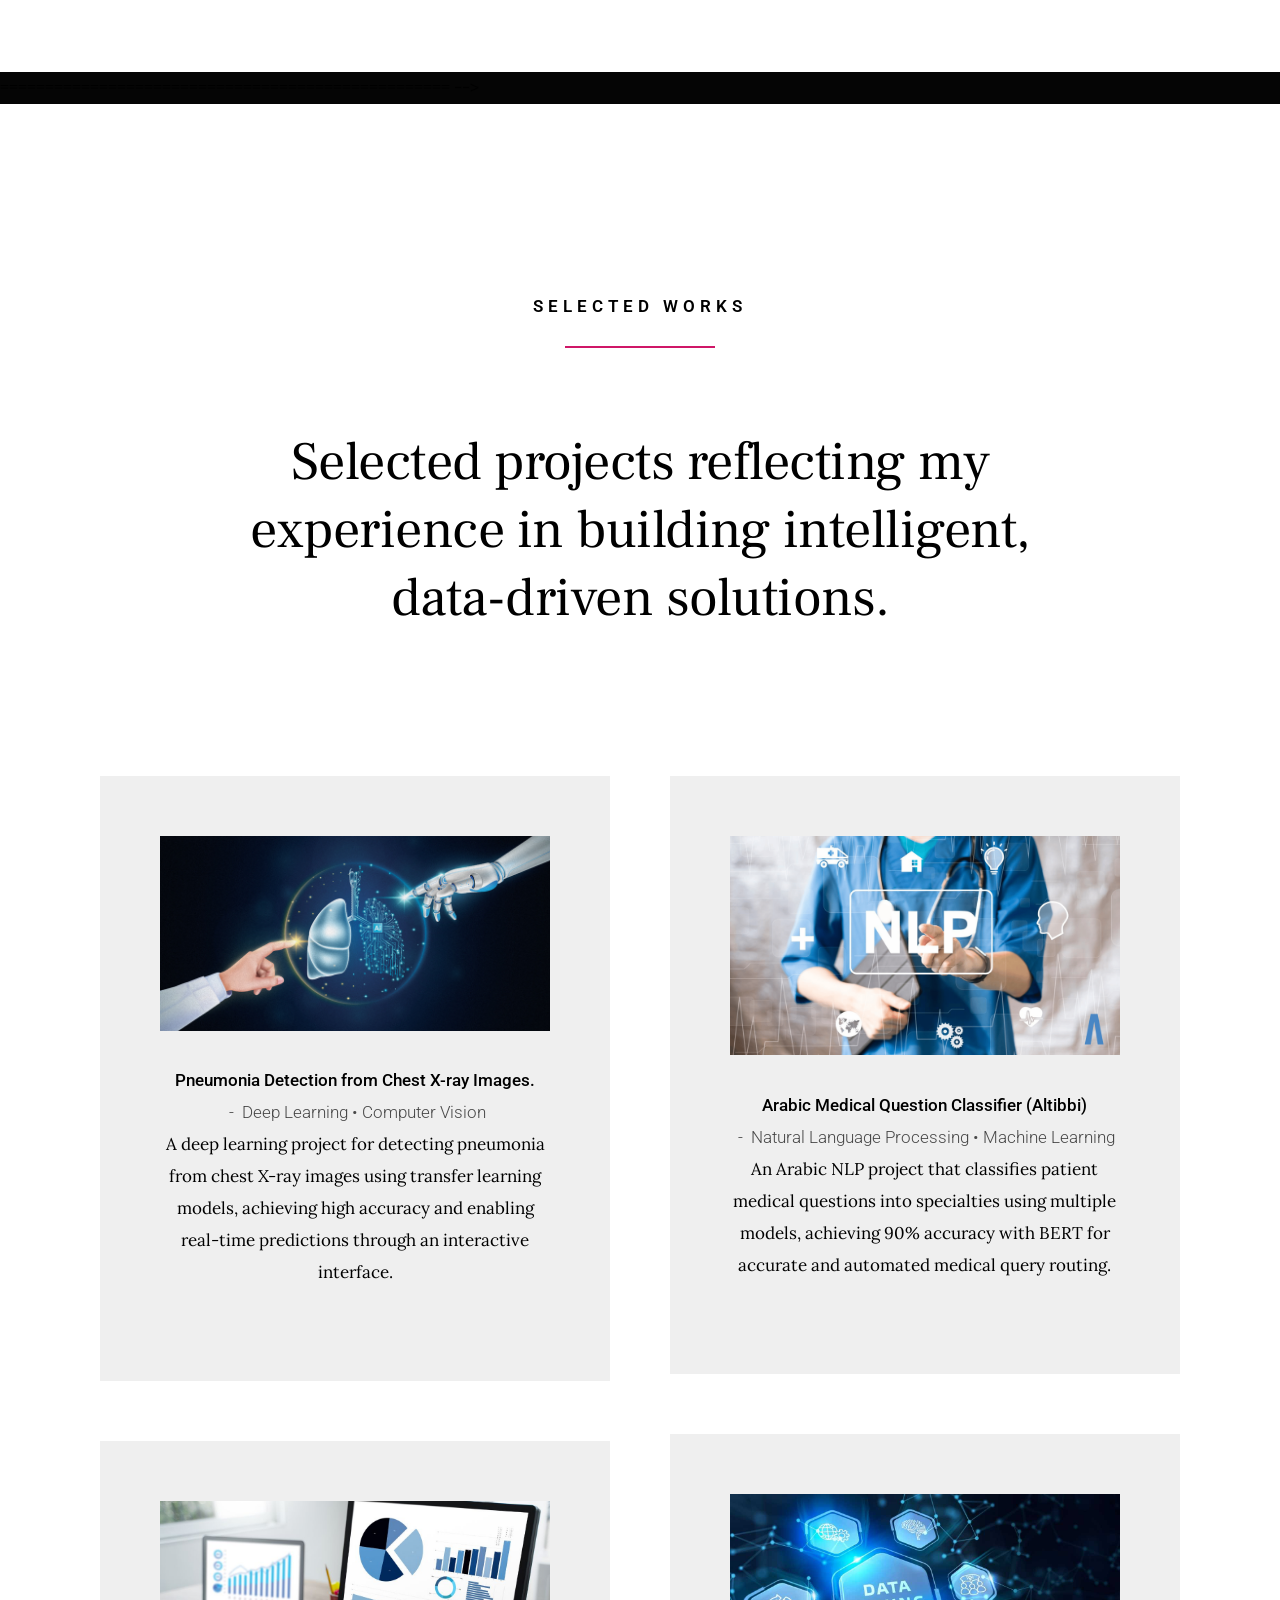
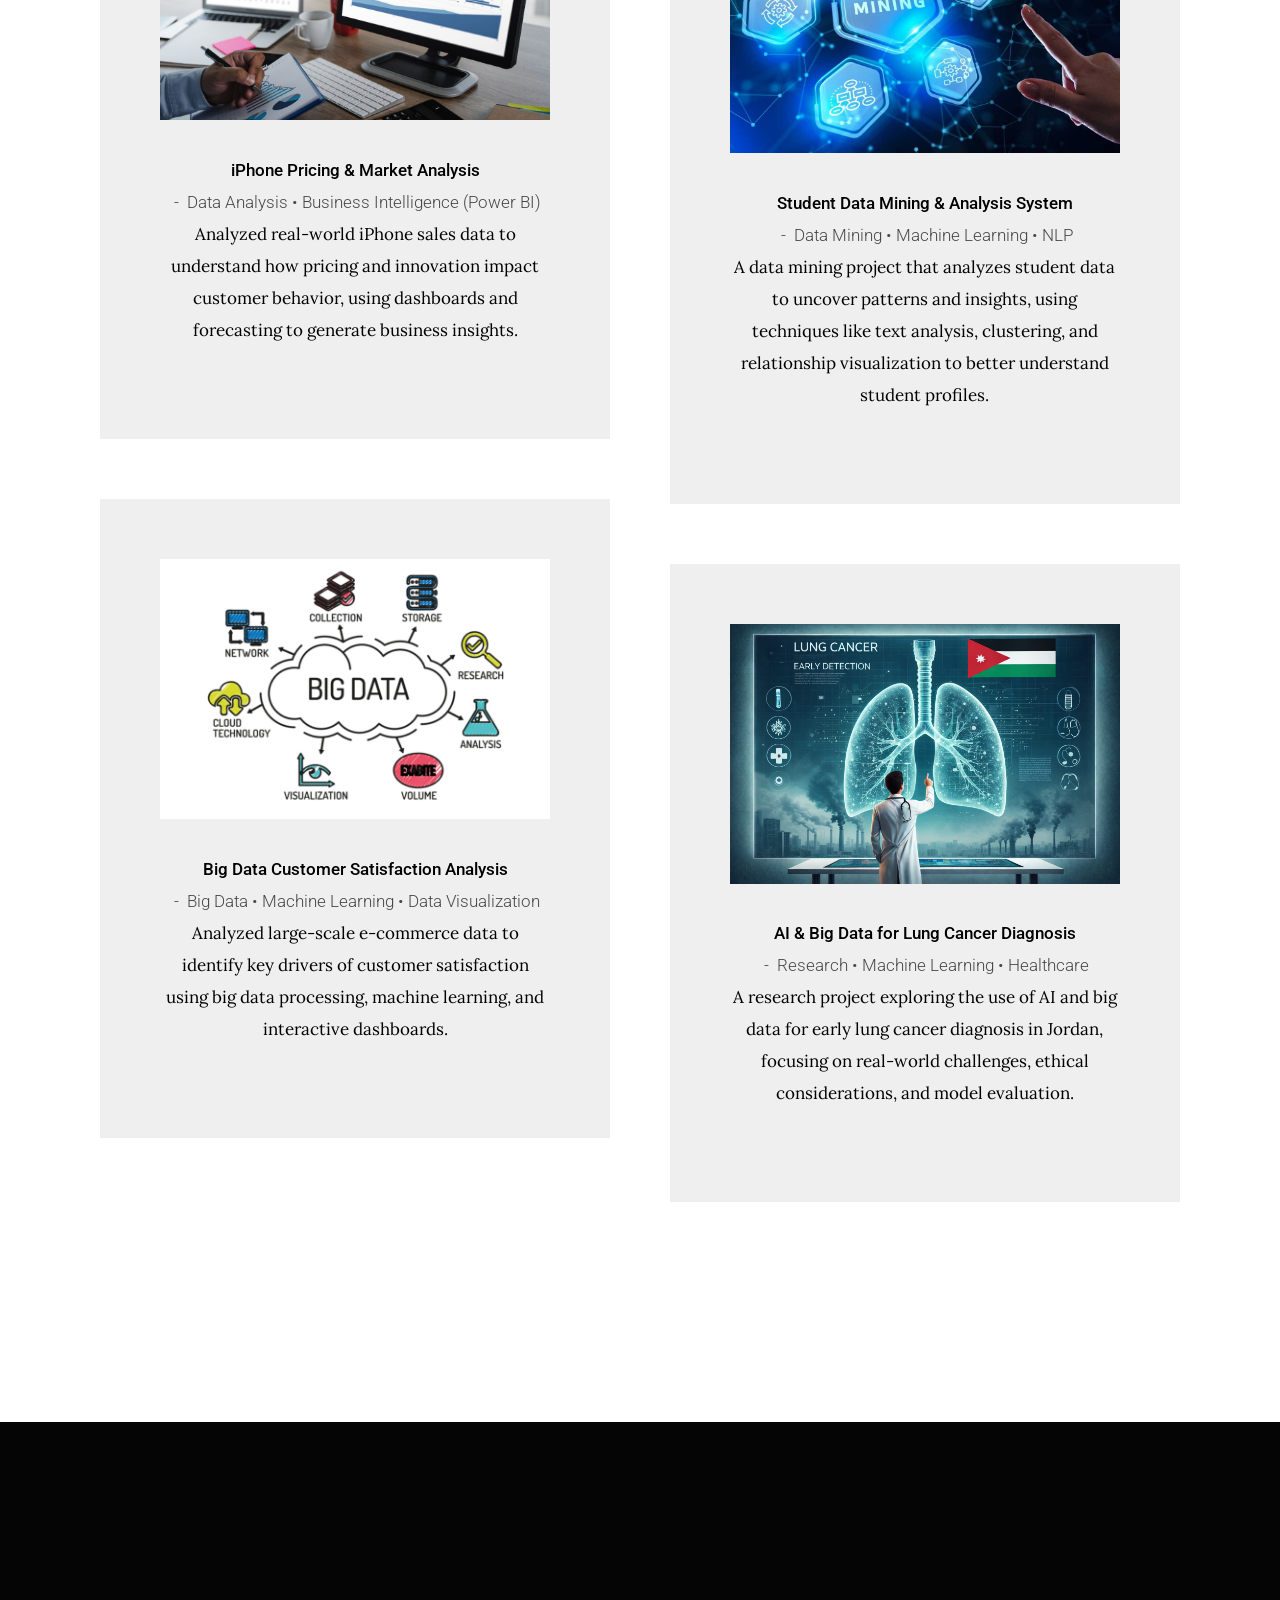
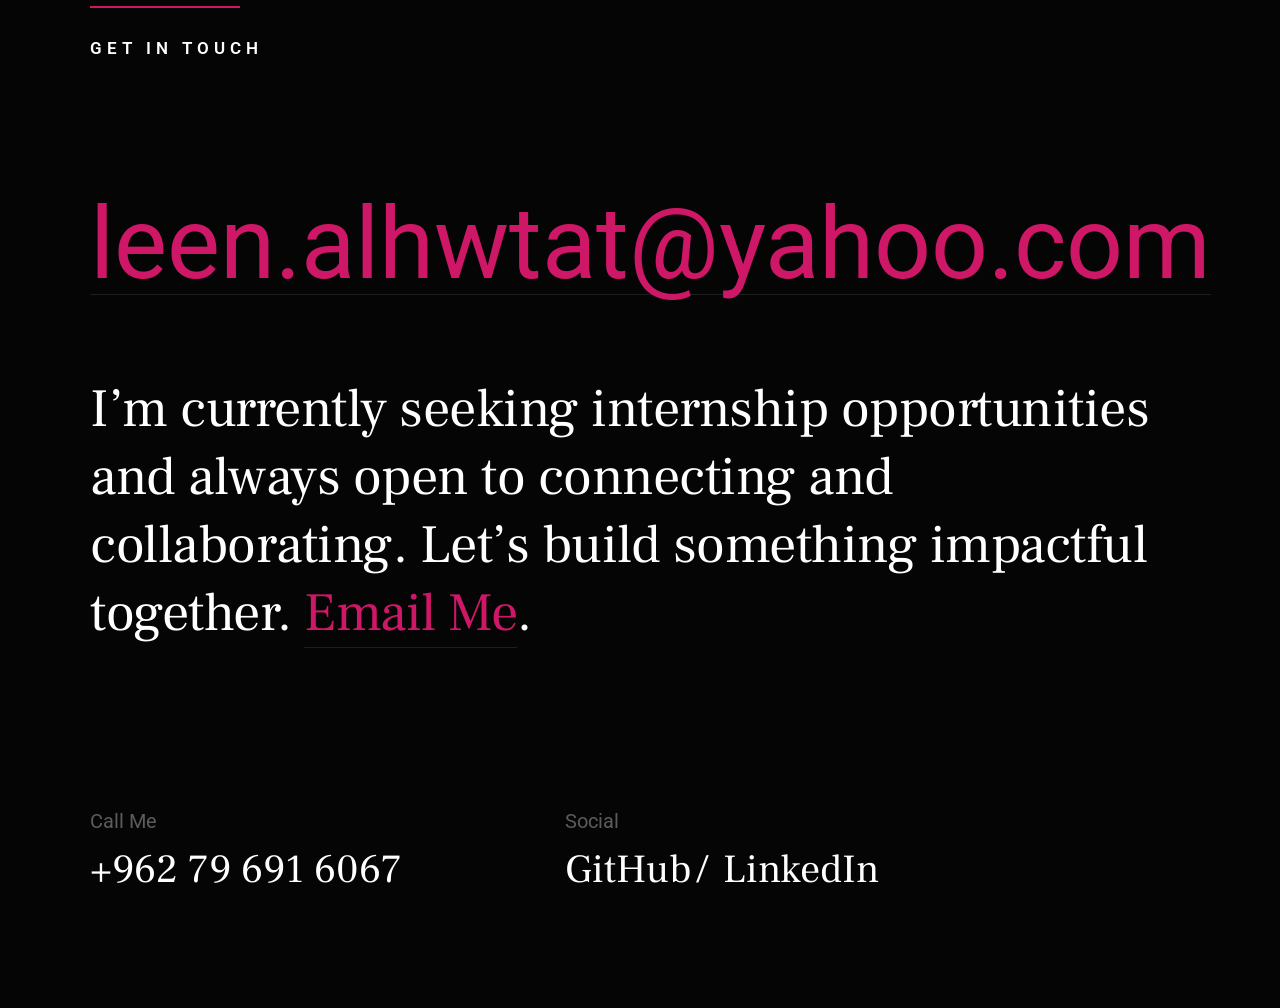
==== commit dd5c187e: "Update index.html" ====
--- a/index.html
+++ b/index.html
@@ -64,7 +64,7 @@
                     </a>
                 </li>
                 <li>
-                    <a href="https://github.com/YOUR_USERNAME" target="_blank">
+                    <a href="https://github.com/LEENEMAD" target="_blank">
                         <i class="fab fa-github"></i>
                     </a>
                 </li>
